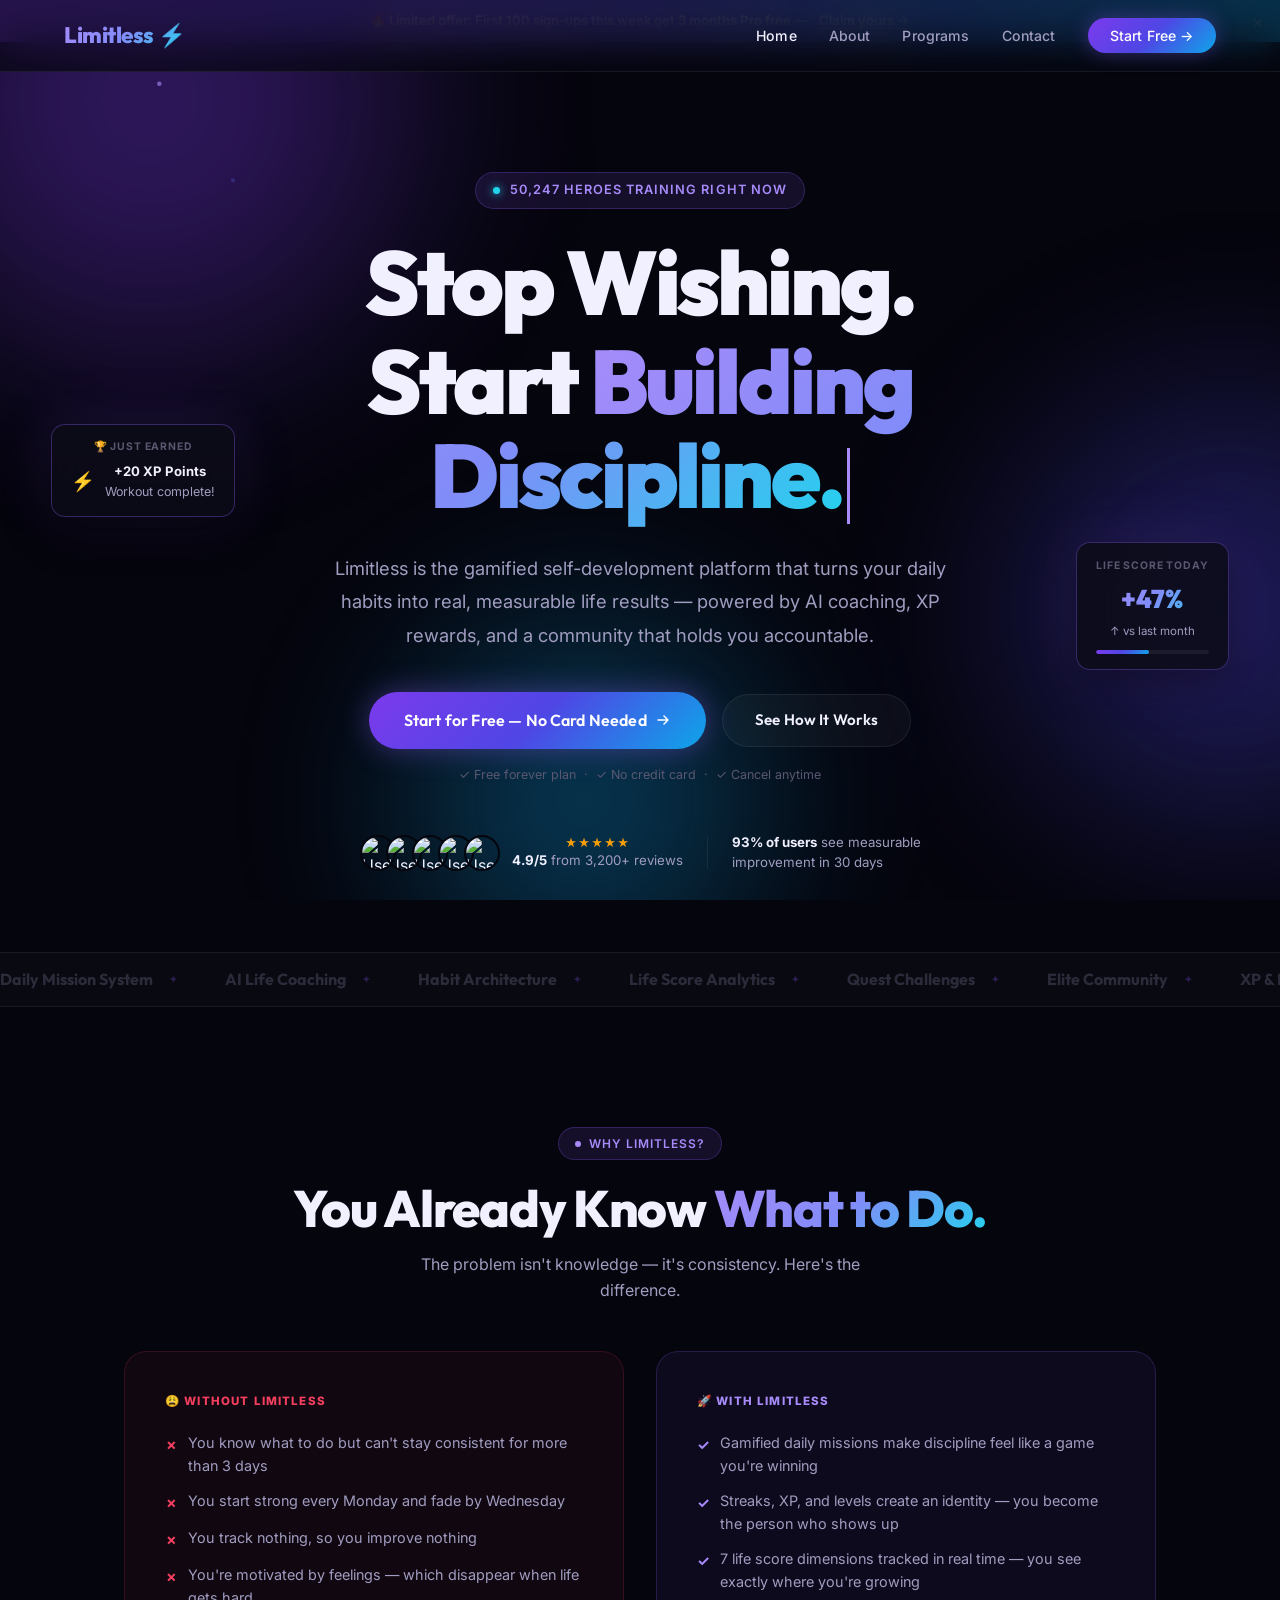
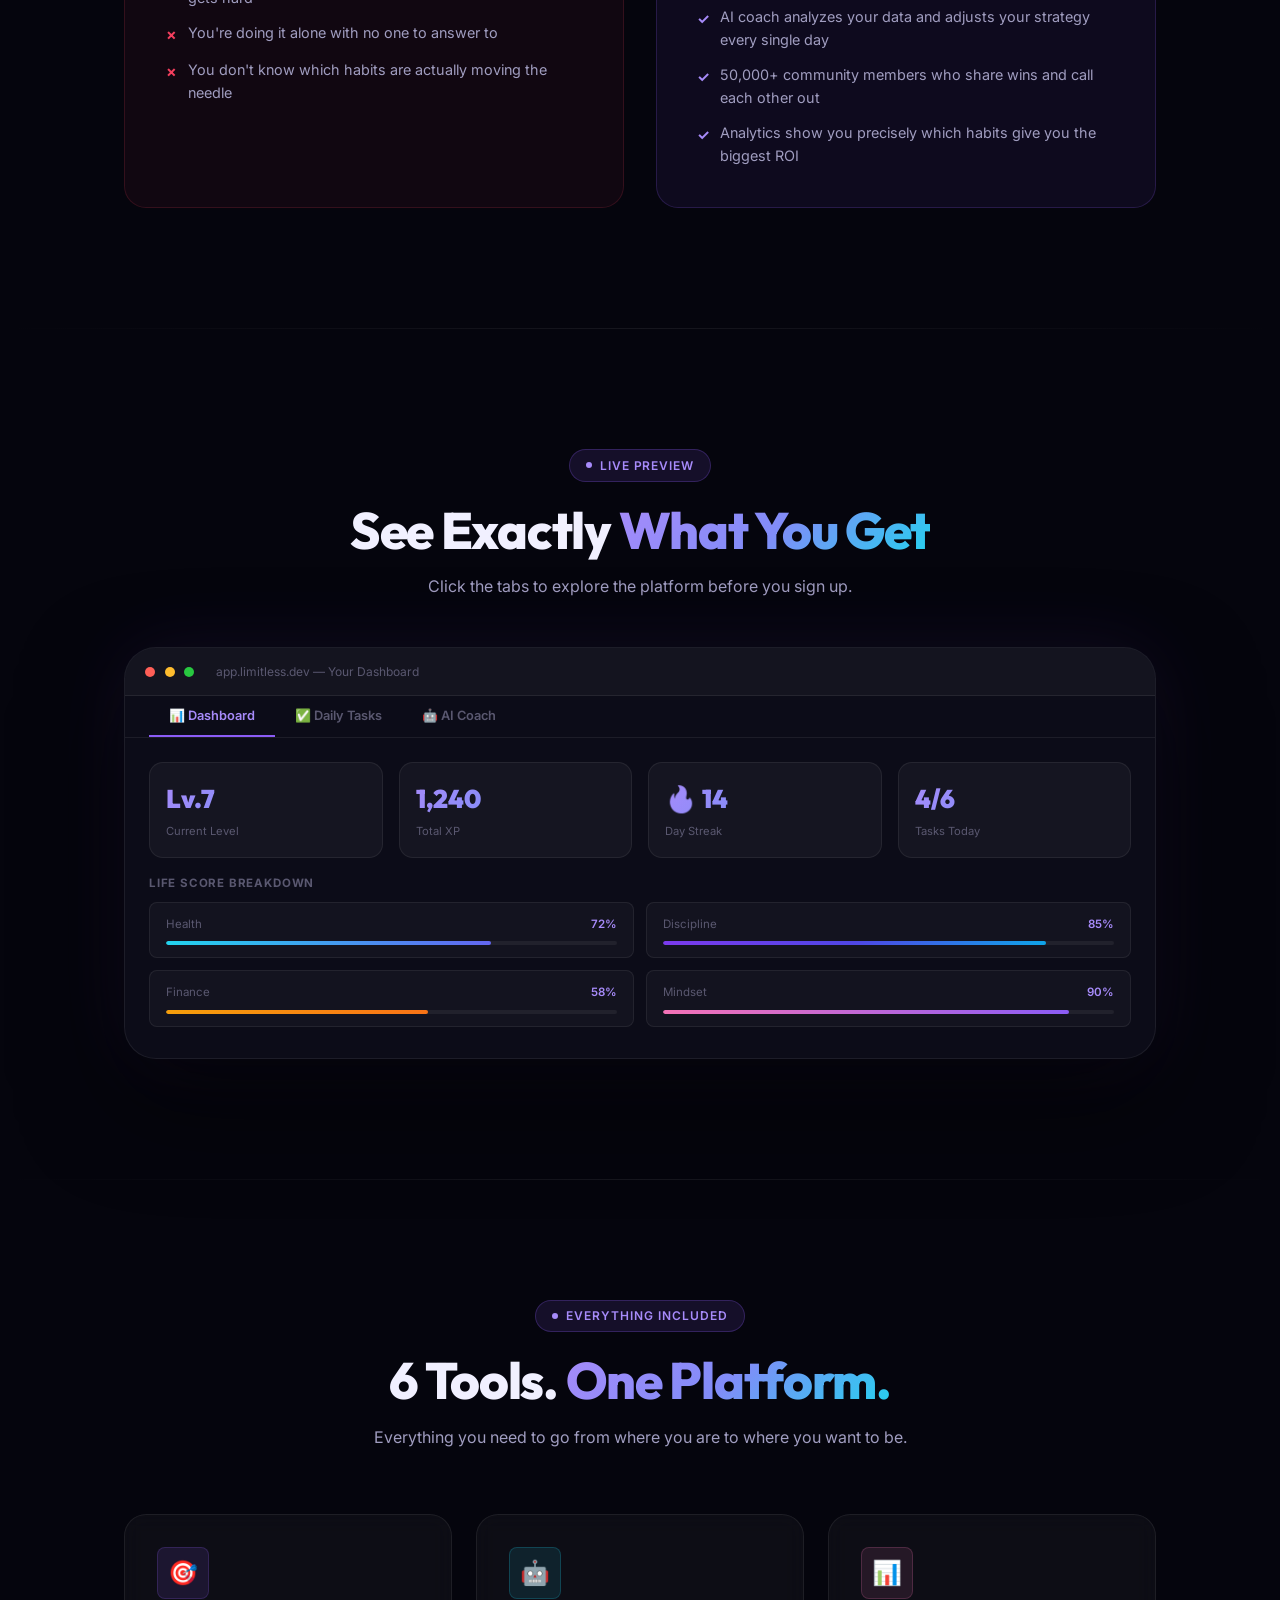
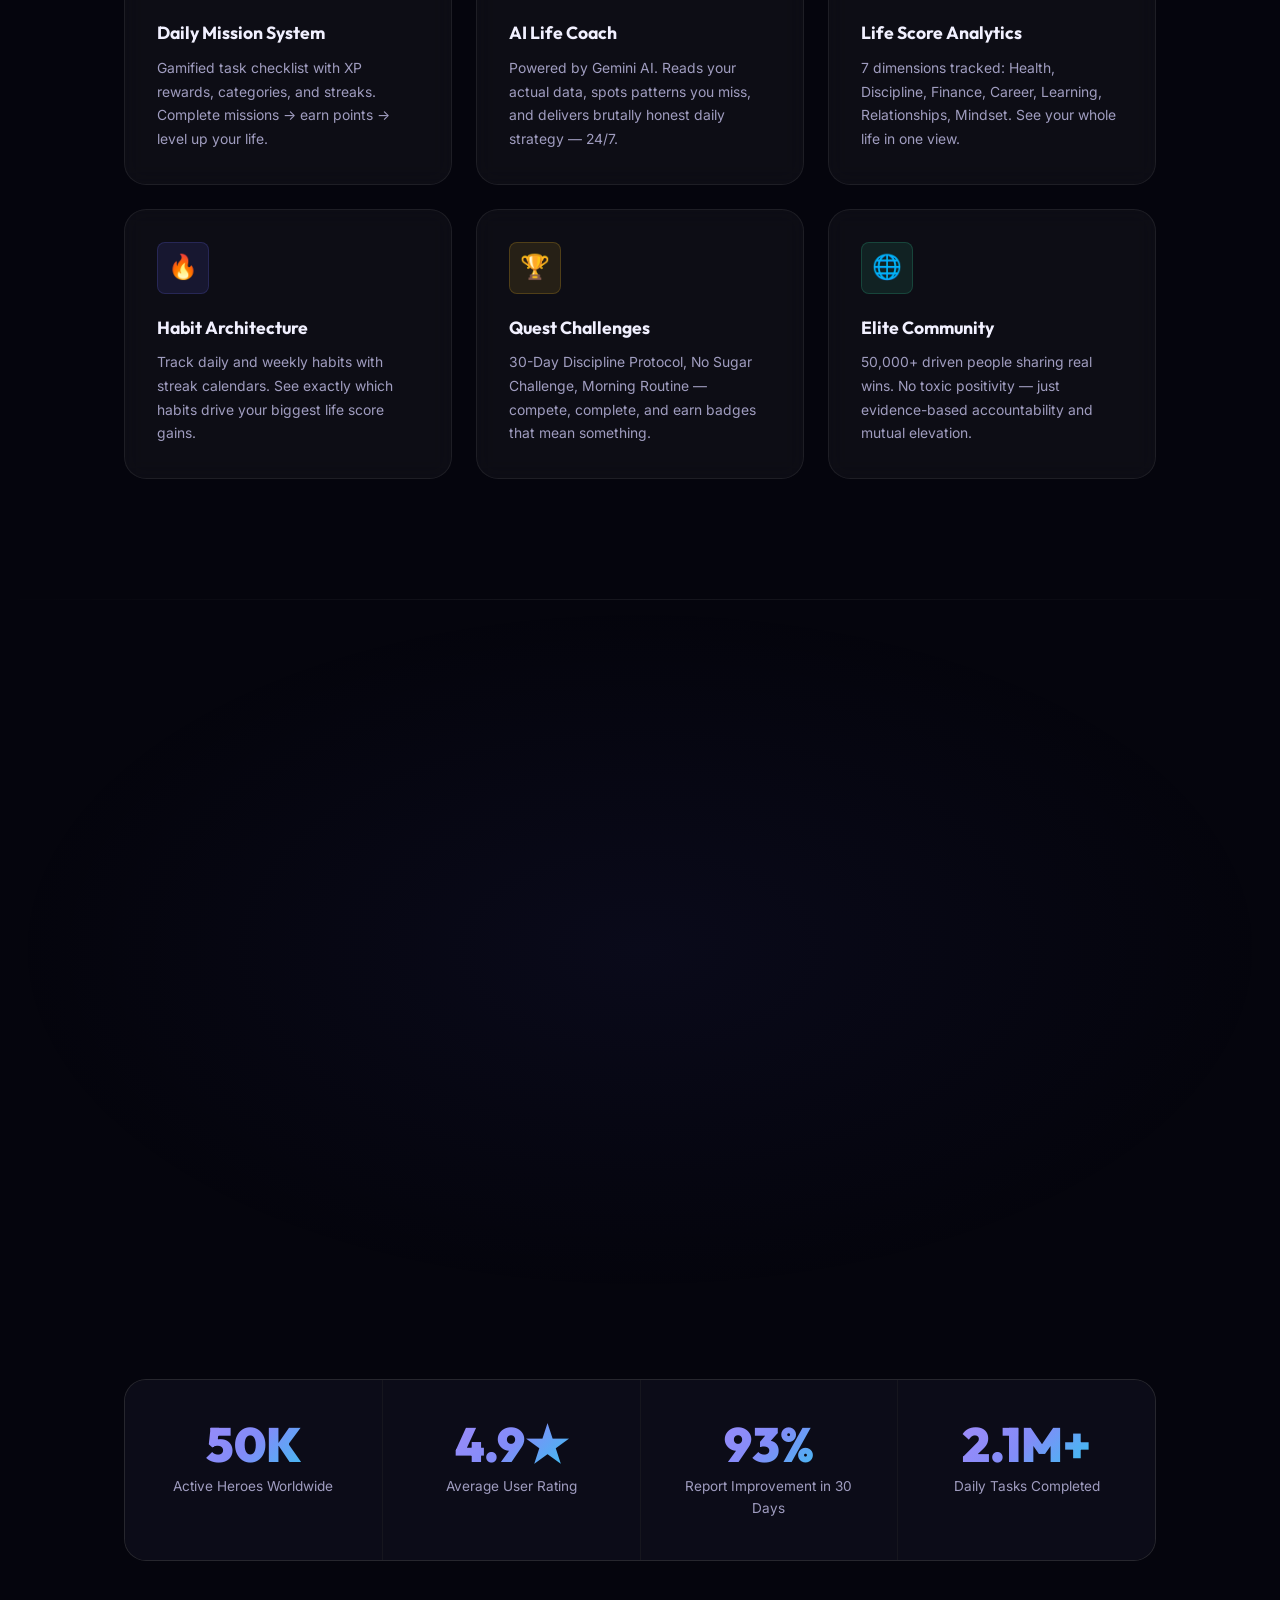
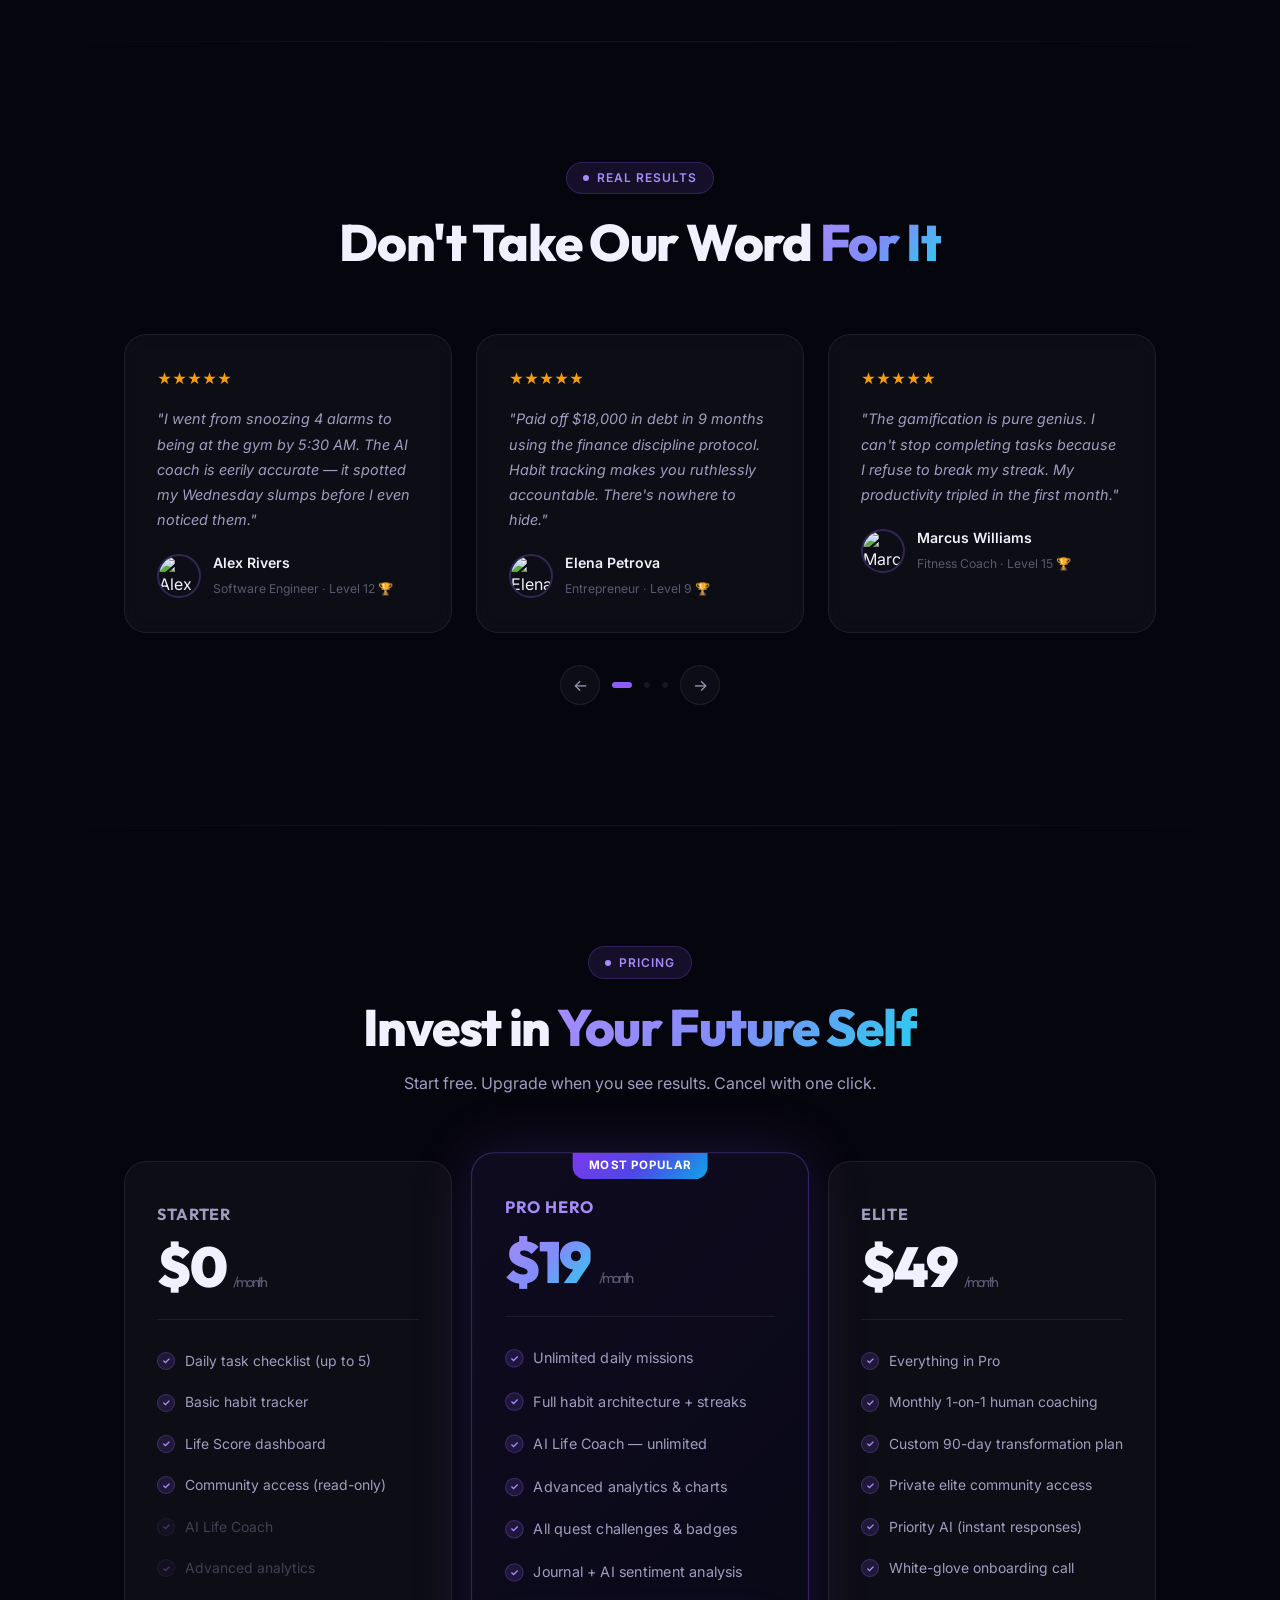
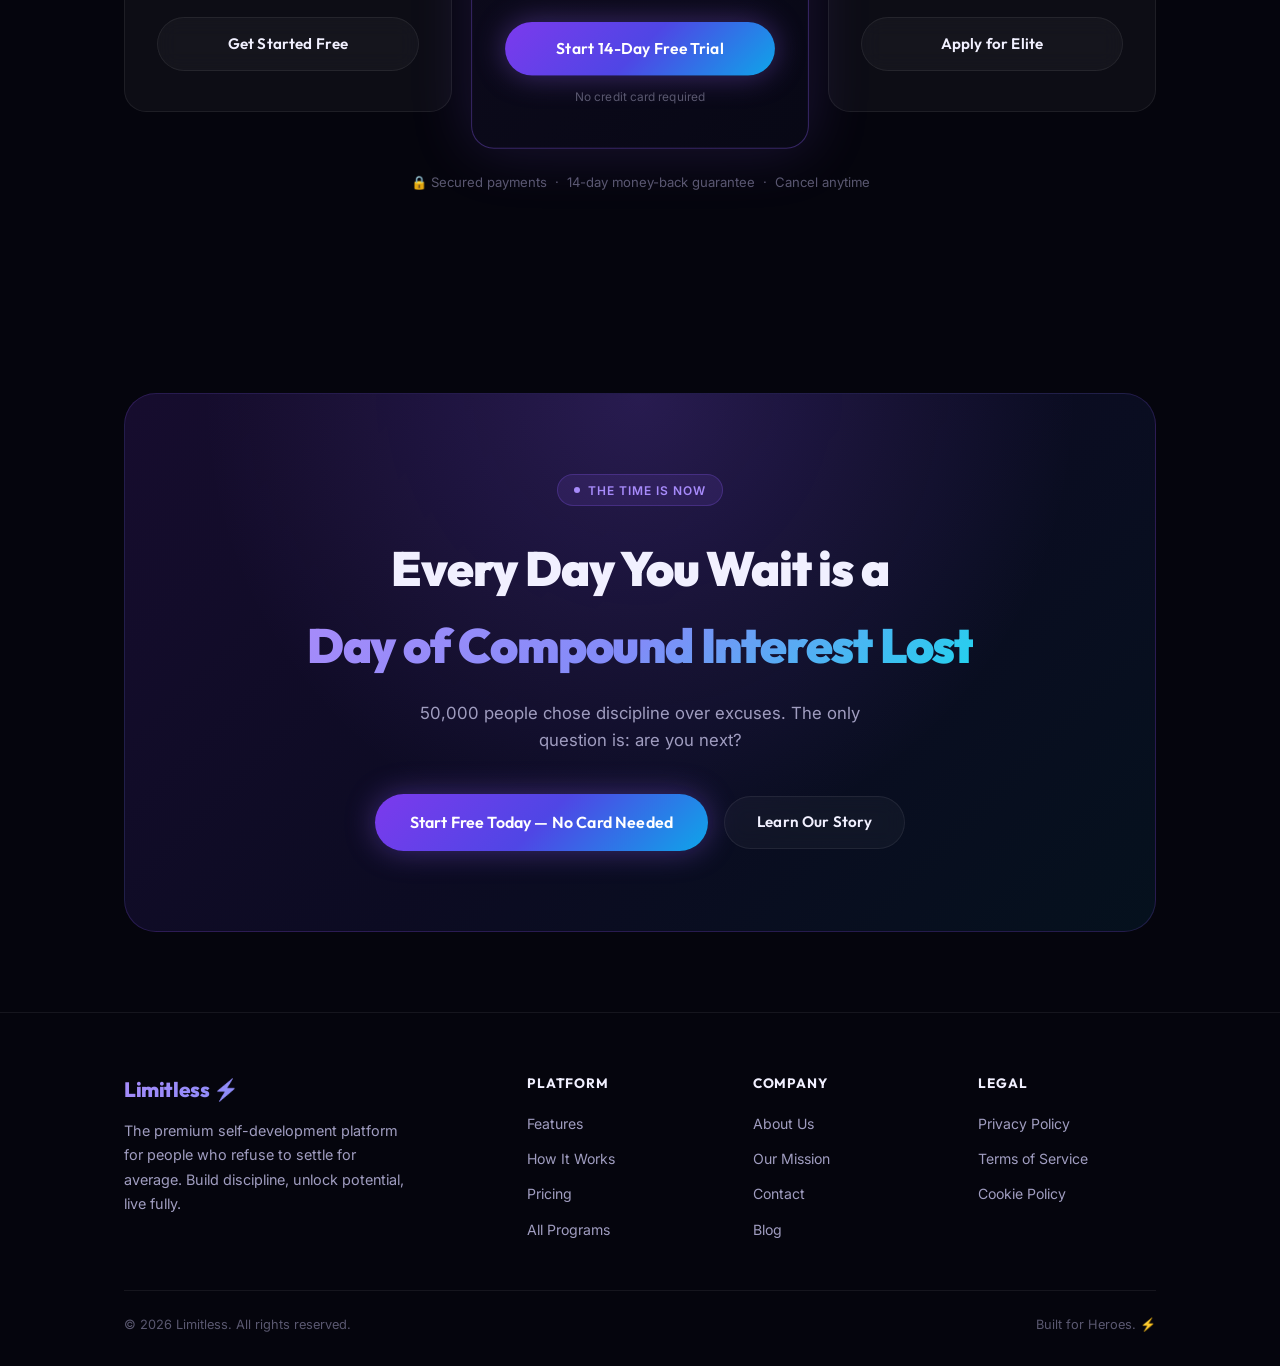
==== website/index.html @ cd3e0e82 "🚀 Initial commit — Limitless self-development platform + marketing website" ====
<!DOCTYPE html>
<html lang="en">
<head>
  <meta charset="UTF-8" />
  <meta name="viewport" content="width=device-width, initial-scale=1.0" />
  <title>Limitless — The #1 Self-Development Platform</title>
  <meta name="description" content="Stop reading about discipline. Start living it. Limitless is the gamified self-development platform with AI coaching, habit tracking, and a community of 50,000+ driven people." />
  <link rel="stylesheet" href="style.css" />
  <style>
    /* ── PAGE LOADER ── */
    #page-loader {
      position: fixed; inset: 0; z-index: 9999;
      background: var(--bg-base);
      display: flex; flex-direction: column; align-items: center; justify-content: center;
      transition: opacity 0.6s ease, visibility 0.6s ease;
    }
    #page-loader.hidden { opacity: 0; visibility: hidden; pointer-events: none; }
    .loader-logo {
      font-family: var(--font-display); font-size: 2rem; font-weight: 900;
      background: var(--gradient-text);
      -webkit-background-clip: text; -webkit-text-fill-color: transparent; background-clip: text;
      margin-bottom: 2rem; animation: pulse 1.2s ease-in-out infinite;
    }
    .loader-bar-wrap { width: 200px; height: 3px; background: rgba(255,255,255,0.08); border-radius: 99px; overflow: hidden; }
    .loader-bar { height: 100%; width: 0%; background: var(--gradient-hero); border-radius: 99px; animation: load-progress 1.4s ease-out forwards; }
    @keyframes load-progress { 0%{width:0%} 60%{width:75%} 100%{width:100%} }
    @keyframes pulse { 0%,100%{opacity:1} 50%{opacity:0.6} }

    /* ── SCROLL PROGRESS ── */
    #scroll-progress {
      position: fixed; top: 0; left: 0; height: 2px; z-index: 200;
      background: var(--gradient-hero);
      width: 0%; transition: width 0.1s linear;
    }

    /* ── ANNOUNCEMENT BAR ── */
    .announce-bar {
      background: linear-gradient(90deg, rgba(124,58,237,0.9), rgba(79,70,229,0.9), rgba(14,165,233,0.9));
      text-align: center; padding: 0.65rem 1rem;
      font-size: 0.82rem; font-weight: 600; color: white;
      position: relative; z-index: 99;
      display: flex; align-items: center; justify-content: center; gap: 0.75rem;
    }
    .announce-bar a { color: white; text-decoration: underline; text-underline-offset: 3px; }
    #close-announce {
      position: absolute; right: 1rem; top: 50%; transform: translateY(-50%);
      background: none; color: white; font-size: 1.1rem; opacity: 0.7;
      transition: opacity 0.2s;
    }
    #close-announce:hover { opacity: 1; }

    /* ── HERO ── */
    .hero {
      min-height: 100vh;
      display: flex; flex-direction: column; align-items: center; justify-content: center;
      padding: 130px 0 80px;
      position: relative; text-align: center; overflow: hidden;
    }
    #hero-canvas {
      position: absolute; inset: 0; z-index: 0; pointer-events: none;
    }
    .hero-content { position: relative; z-index: 1; max-width: 860px; margin: 0 auto; }
    .hero-eyebrow {
      display: inline-flex; align-items: center; gap: 0.6rem;
      padding: 0.45rem 1.1rem;
      background: rgba(139,92,246,0.12); border: 1px solid rgba(139,92,246,0.25);
      border-radius: 99px; font-size: 0.8rem; font-weight: 600;
      color: var(--purple-400); letter-spacing: 0.08em; text-transform: uppercase;
      margin-bottom: 1.75rem;
      animation: fade-up 0.7s ease both;
    }
    .live-dot {
      width: 7px; height: 7px; background: #22d3ee; border-radius: 50%;
      box-shadow: 0 0 8px #22d3ee;
      animation: live-blink 1.5s ease-in-out infinite;
    }
    @keyframes live-blink { 0%,100%{opacity:1;transform:scale(1)} 50%{opacity:0.4;transform:scale(0.6)} }

    .hero h1 {
      font-family: var(--font-display);
      font-size: clamp(2.8rem, 7vw, 5.8rem);
      font-weight: 900; line-height: 1.0; letter-spacing: -0.035em;
      margin-bottom: 0.5rem;
      animation: fade-up 0.7s 0.1s ease both;
    }
    .hero-type-line {
      font-family: var(--font-display);
      font-size: clamp(2.8rem, 7vw, 5.8rem);
      font-weight: 900; line-height: 1.05; letter-spacing: -0.035em;
      margin-bottom: 1.75rem;
      animation: fade-up 0.7s 0.15s ease both;
      min-height: 1.2em;
    }
    .hero-type-line .typed-word {
      background: var(--gradient-text);
      -webkit-background-clip: text; -webkit-text-fill-color: transparent; background-clip: text;
    }
    .cursor { display: inline-block; width: 3px; height: 0.85em; background: var(--purple-400); margin-left: 4px; vertical-align: middle; animation: blink 0.8s step-end infinite; }
    @keyframes blink { 0%,100%{opacity:1} 50%{opacity:0} }

    .hero-sub {
      font-size: 1.15rem; color: var(--text-secondary); line-height: 1.8;
      max-width: 620px; margin: 0 auto 2.5rem;
      animation: fade-up 0.7s 0.25s ease both;
    }
    .hero-actions {
      display: flex; align-items: center; justify-content: center; gap: 1rem; flex-wrap: wrap;
      animation: fade-up 0.7s 0.35s ease both;
    }
    .hero-guarantee {
      font-size: 0.78rem; color: var(--text-muted);
      margin-top: 1rem; animation: fade-up 0.7s 0.4s ease both;
    }
    .hero-social-proof {
      display: flex; align-items: center; justify-content: center; gap: 1.5rem;
      margin-top: 3rem; flex-wrap: wrap;
      animation: fade-up 0.7s 0.45s ease both;
    }
    .hero-avatars { display: flex; }
    .hero-avatars img {
      width: 36px; height: 36px; border-radius: 50%;
      border: 2px solid var(--bg-base); margin-left: -10px; object-fit: cover;
    }
    .hero-avatars img:first-child { margin-left: 0; }
    .proof-text { font-size: 0.83rem; color: var(--text-secondary); line-height: 1.45; }
    .proof-text strong { color: var(--text-primary); }
    .proof-stars { color: #f59e0b; font-size: 0.72rem; letter-spacing: 1px; }
    .proof-divider { width: 1px; height: 32px; background: var(--border); }

    /* Floating notification cards */
    .hero-float {
      position: absolute; backdrop-filter: blur(20px);
      background: rgba(12,12,24,0.85); border: 1px solid var(--border-bright);
      border-radius: var(--radius-md); padding: 0.9rem 1.2rem;
      box-shadow: 0 12px 40px rgba(0,0,0,0.5), var(--shadow-glow);
      z-index: 1; pointer-events: none;
    }
    .hero-float-1 { left: 4%; top: 42%; animation: float1 7s ease-in-out infinite, fade-up 1s 0.7s ease both; }
    .hero-float-2 { right: 4%; top: 55%; animation: float2 8s ease-in-out infinite, fade-up 1s 0.9s ease both; }
    @keyframes float1 { 0%,100%{transform:translateY(0) rotate(-1deg)} 50%{transform:translateY(-14px) rotate(1deg)} }
    @keyframes float2 { 0%,100%{transform:translateY(0) rotate(1deg)} 50%{transform:translateY(-10px) rotate(-1deg)} }
    .float-label { font-size: 0.65rem; font-weight: 700; color: var(--text-muted); text-transform: uppercase; letter-spacing: 0.08em; margin-bottom: 0.3rem; }
    .float-value { font-family: var(--font-display); font-size: 1.6rem; font-weight: 900; background: var(--gradient-text); -webkit-background-clip: text; -webkit-text-fill-color: transparent; background-clip: text; }
    .float-sub { font-size: 0.72rem; color: var(--text-secondary); margin-top: 0.15rem; }
    .float-notif { display: flex; align-items: center; gap: 0.6rem; }
    .float-notif-icon { font-size: 1.2rem; }
    .float-notif-text { font-size: 0.78rem; color: var(--text-secondary); }
    .float-notif-text strong { display: block; font-size: 0.82rem; color: var(--text-primary); }

    @keyframes fade-up { from{opacity:0;transform:translateY(24px)} to{opacity:1;transform:translateY(0)} }

    /* ── TICKER ── */
    .ticker-wrap {
      overflow: hidden; padding: 14px 0;
      border-top: 1px solid var(--border); border-bottom: 1px solid var(--border);
      background: rgba(255,255,255,0.015);
    }
    .ticker {
      display: flex; gap: 3rem; width: max-content;
      animation: ticker-scroll 24s linear infinite;
    }
    .ticker:hover { animation-play-state: paused; }
    @keyframes ticker-scroll { from{transform:translateX(0)} to{transform:translateX(-50%)} }
    .ticker-item {
      font-family: var(--font-display); font-size: 1rem; font-weight: 700;
      color: var(--text-muted); opacity: 0.45; white-space: nowrap;
      display: flex; align-items: center; gap: 1rem;
    }
    .ticker-item::after { content: '✦'; color: var(--purple-500); opacity: 0.6; font-size: 0.6rem; }

    /* ── WHAT IS IT (Problem/Solution) ── */
    .problem-solution {
      display: grid; grid-template-columns: 1fr 1fr; gap: 2rem;
    }
    .ps-card { border-radius: var(--radius-lg); padding: 2.5rem; position: relative; overflow: hidden; }
    .ps-card.problem { background: rgba(244,63,94,0.05); border: 1px solid rgba(244,63,94,0.15); }
    .ps-card.solution { background: rgba(139,92,246,0.07); border: 1px solid rgba(139,92,246,0.2); }
    .ps-label {
      font-size: 0.72rem; font-weight: 800; letter-spacing: 0.1em;
      text-transform: uppercase; margin-bottom: 1.25rem;
      display: flex; align-items: center; gap: 0.5rem;
    }
    .ps-label.red { color: #f43f5e; }
    .ps-label.green { color: var(--purple-400); }
    .ps-list { list-style: none; display: flex; flex-direction: column; gap: 0.75rem; }
    .ps-list li {
      font-size: 0.9rem; color: var(--text-secondary);
      display: flex; align-items: flex-start; gap: 0.6rem; line-height: 1.6;
    }
    .ps-list li::before { flex-shrink: 0; margin-top: 2px; }
    .ps-card.problem .ps-list li::before { content: '✗'; color: #f43f5e; font-weight: 700; }
    .ps-card.solution .ps-list li::before { content: '✓'; color: var(--purple-400); font-weight: 700; }

    /* ── INTERACTIVE DASHBOARD PREVIEW ── */
    .preview-section { position: relative; }
    .preview-label { text-align: center; margin-bottom: 3rem; }
    .dashboard-preview {
      background: var(--bg-surface);
      border: 1px solid var(--border);
      border-radius: var(--radius-xl);
      overflow: hidden;
      box-shadow: 0 40px 100px rgba(0,0,0,0.6), 0 0 80px rgba(139,92,246,0.1);
      position: relative;
    }
    .preview-topbar {
      background: rgba(255,255,255,0.03);
      border-bottom: 1px solid var(--border);
      padding: 0.85rem 1.25rem;
      display: flex; align-items: center; gap: 0.6rem;
    }
    .preview-dot { width: 10px; height: 10px; border-radius: 50%; }
    .preview-tabs {
      display: flex; gap: 0;
      border-bottom: 1px solid var(--border);
      overflow-x: auto; padding: 0 1.5rem;
    }
    .preview-tab {
      padding: 0.75rem 1.25rem; font-size: 0.8rem; font-weight: 600;
      color: var(--text-muted); white-space: nowrap; cursor: pointer;
      border-bottom: 2px solid transparent; transition: all 0.2s;
      background: none; border-top: none; border-left: none; border-right: none;
    }
    .preview-tab.active { color: var(--purple-400); border-bottom-color: var(--purple-500); }
    .preview-tab:hover:not(.active) { color: var(--text-secondary); }
    .preview-body { padding: 1.5rem; min-height: 320px; }
    .preview-panel { display: none; }
    .preview-panel.active { display: block; animation: fade-in 0.35s ease; }
    @keyframes fade-in { from{opacity:0;transform:translateY(6px)} to{opacity:1;transform:translateY(0)} }

    /* Dashboard panel */
    .dash-grid { display: grid; grid-template-columns: repeat(4, 1fr); gap: 1rem; margin-bottom: 1rem; }
    .dash-stat { background: rgba(255,255,255,0.04); border: 1px solid var(--border); border-radius: var(--radius-md); padding: 1rem; }
    .dash-stat-num { font-family: var(--font-display); font-size: 1.6rem; font-weight: 900; background: var(--gradient-text); -webkit-background-clip: text; -webkit-text-fill-color: transparent; background-clip: text; }
    .dash-stat-lbl { font-size: 0.7rem; color: var(--text-muted); margin-top: 0.2rem; }
    .dash-score-row { display: grid; grid-template-columns: repeat(2, 1fr); gap: 0.75rem; }
    .dash-score { background: rgba(255,255,255,0.03); border: 1px solid var(--border); border-radius: var(--radius-sm); padding: 0.75rem 1rem; }
    .dash-score-name { font-size: 0.72rem; color: var(--text-muted); margin-bottom: 0.4rem; display: flex; justify-content: space-between; }
    .dash-score-name span { color: var(--purple-400); font-weight: 600; }

    /* Tasks panel */
    .task-list { display: flex; flex-direction: column; gap: 0.6rem; }
    .task-item {
      display: flex; align-items: center; gap: 0.75rem;
      background: rgba(255,255,255,0.03); border: 1px solid var(--border);
      border-radius: var(--radius-sm); padding: 0.85rem 1rem;
      cursor: pointer; transition: all 0.2s;
    }
    .task-item:hover { background: rgba(255,255,255,0.06); border-color: rgba(139,92,246,0.3); }
    .task-item.done { opacity: 0.6; }
    .task-checkbox {
      width: 20px; height: 20px; border-radius: 50%; flex-shrink: 0;
      border: 2px solid var(--border); display: flex; align-items: center; justify-content: center;
      transition: all 0.2s; background: none;
    }
    .task-item.done .task-checkbox { background: var(--purple-600); border-color: var(--purple-600); color: white; font-size: 0.65rem; }
    .task-item.done .task-checkbox::after { content: '✓'; }
    .task-text { font-size: 0.82rem; color: var(--text-secondary); flex: 1; }
    .task-item.done .task-text { text-decoration: line-through; color: var(--text-muted); }
    .task-xp { font-size: 0.68rem; font-weight: 700; color: var(--purple-400); background: rgba(139,92,246,0.1); padding: 0.15rem 0.5rem; border-radius: 99px; white-space: nowrap; }

    /* Coach panel */
    .coach-messages { display: flex; flex-direction: column; gap: 0.75rem; }
    .coach-msg { display: flex; gap: 0.75rem; align-items: flex-start; }
    .coach-msg.user { flex-direction: row-reverse; }
    .coach-avatar { width: 30px; height: 30px; border-radius: 50%; display: flex; align-items: center; justify-content: center; font-size: 0.8rem; flex-shrink: 0; }
    .coach-avatar.ai { background: rgba(139,92,246,0.2); border: 1px solid rgba(139,92,246,0.3); }
    .coach-avatar.me { background: rgba(34,211,238,0.15); border: 1px solid rgba(34,211,238,0.25); }
    .coach-bubble { max-width: 75%; padding: 0.75rem 1rem; border-radius: var(--radius-md); font-size: 0.8rem; line-height: 1.6; color: var(--text-secondary); }
    .coach-msg.ai .coach-bubble { background: rgba(139,92,246,0.08); border: 1px solid rgba(139,92,246,0.15); border-bottom-left-radius: 4px; }
    .coach-msg.user .coach-bubble { background: rgba(34,211,238,0.07); border: 1px solid rgba(34,211,238,0.15); border-bottom-right-radius: 4px; text-align: right; }
    .coach-typing { display: flex; gap: 4px; align-items: center; padding: 0.75rem 1rem; background: rgba(139,92,246,0.08); border: 1px solid rgba(139,92,246,0.15); border-radius: var(--radius-md); width: fit-content; }
    .coach-typing span { width: 6px; height: 6px; background: var(--purple-400); border-radius: 50%; animation: typing-dot 1.2s ease infinite; }
    .coach-typing span:nth-child(2) { animation-delay: 0.2s; }
    .coach-typing span:nth-child(3) { animation-delay: 0.4s; }
    @keyframes typing-dot { 0%,80%,100%{transform:scale(0.6);opacity:0.4} 40%{transform:scale(1);opacity:1} }

    /* ── FEATURES ── */
    .features-header { text-align: center; max-width: 620px; margin: 0 auto 4rem; }
    .feature-icon { width: 52px; height: 52px; border-radius: var(--radius-sm); display: flex; align-items: center; justify-content: center; font-size: 1.5rem; margin-bottom: 1.25rem; }
    .feature-icon-purple { background: rgba(139,92,246,0.12); border: 1px solid rgba(139,92,246,0.2); }
    .feature-icon-cyan   { background: rgba(34,211,238,0.1);  border: 1px solid rgba(34,211,238,0.2); }
    .feature-icon-pink   { background: rgba(244,114,182,0.1); border: 1px solid rgba(244,114,182,0.2); }
    .feature-icon-indigo { background: rgba(99,102,241,0.12); border: 1px solid rgba(99,102,241,0.2); }
    .feature-icon-amber  { background: rgba(251,191,36,0.1);  border: 1px solid rgba(251,191,36,0.2); }
    .feature-icon-emerald{ background: rgba(52,211,153,0.1);  border: 1px solid rgba(52,211,153,0.2); }
    .feature-card h3 { font-family: var(--font-display); font-size: 1.1rem; font-weight: 700; margin-bottom: 0.6rem; }
    .feature-card p { font-size: 0.87rem; color: var(--text-secondary); line-height: 1.7; }

    /* ── HOW IT WORKS ── */
    .how-bg { background: radial-gradient(ellipse at 50% 50%, rgba(99,102,241,0.06) 0%, transparent 70%); }
    .steps-visual { display: grid; grid-template-columns: repeat(4, 1fr); gap: 0; position: relative; }
    .steps-visual::before { content: ''; position: absolute; top: 28px; left: 12.5%; right: 12.5%; height: 2px; background: linear-gradient(90deg, var(--purple-600), var(--indigo-500), var(--cyan-400)); z-index: 0; }
    .step-v { text-align: center; position: relative; z-index: 1; padding: 0 1rem; }
    .step-v-num {
      width: 56px; height: 56px; border-radius: 50%; margin: 0 auto 1.5rem;
      background: var(--bg-surface); border: 2px solid var(--purple-500);
      display: flex; align-items: center; justify-content: center;
      font-family: var(--font-display); font-weight: 900; font-size: 1rem; color: var(--purple-400);
      box-shadow: 0 0 20px rgba(139,92,246,0.3);
    }
    .step-v h3 { font-family: var(--font-display); font-size: 1rem; font-weight: 700; margin-bottom: 0.5rem; }
    .step-v p { font-size: 0.82rem; color: var(--text-secondary); line-height: 1.65; }
    .step-v-emoji { font-size: 1.5rem; margin-bottom: 0.75rem; }

    /* ── STATS ── */
    .stats-grid { display: grid; grid-template-columns: repeat(4, 1fr); gap: 1px; background: var(--border); border: 1px solid var(--border); border-radius: var(--radius-lg); overflow: hidden; }
    .stat-item { background: var(--bg-surface); padding: 2.5rem; text-align: center; transition: background var(--transition); }
    .stat-item:hover { background: rgba(139,92,246,0.06); }
    .stat-num { font-family: var(--font-display); font-size: 3rem; font-weight: 900; background: var(--gradient-text); -webkit-background-clip: text; -webkit-text-fill-color: transparent; background-clip: text; line-height: 1; }
    .stat-label { font-size: 0.85rem; color: var(--text-secondary); margin-top: 0.5rem; }

    /* ── TESTIMONIALS CAROUSEL ── */
    .testimonials-carousel { position: relative; overflow: hidden; }
    .testimonials-track { display: flex; gap: 1.5rem; transition: transform 0.5s cubic-bezier(0.4,0,0.2,1); }
    .testimonial-card { min-width: calc(33.33% - 1rem); }
    .testimonial-stars { color: #f59e0b; font-size: 0.9rem; margin-bottom: 1rem; }
    .testimonial-text { font-size: 0.9rem; color: var(--text-secondary); line-height: 1.75; margin-bottom: 1.25rem; font-style: italic; }
    .testimonial-author { display: flex; align-items: center; gap: 0.75rem; }
    .testimonial-author-info strong { display: block; font-size: 0.88rem; font-weight: 600; }
    .testimonial-author-info span { font-size: 0.76rem; color: var(--text-muted); }
    .carousel-controls { display: flex; align-items: center; justify-content: center; gap: 0.75rem; margin-top: 2rem; }
    .carousel-btn {
      width: 40px; height: 40px; border-radius: 50%;
      background: var(--bg-card); border: 1px solid var(--border);
      color: var(--text-secondary); font-size: 1rem;
      display: flex; align-items: center; justify-content: center;
      transition: all var(--transition); cursor: pointer;
    }
    .carousel-btn:hover { border-color: var(--border-bright); color: var(--text-primary); }
    .carousel-dot { width: 6px; height: 6px; border-radius: 50%; background: var(--border); transition: all 0.3s; cursor: pointer; }
    .carousel-dot.active { background: var(--purple-500); width: 20px; border-radius: 99px; }

    /* ── PRICING ── */
    .pricing-grid { display: grid; grid-template-columns: repeat(3, 1fr); gap: 1.5rem; align-items: start; }
    .pricing-card { background: var(--bg-card); border: 1px solid var(--border); border-radius: var(--radius-lg); padding: 2.5rem 2rem; position: relative; overflow: hidden; transition: all var(--transition); }
    .pricing-card:hover { transform: translateY(-4px); }
    .pricing-card.featured { border-color: var(--border-bright); background: linear-gradient(135deg, rgba(139,92,246,0.08), rgba(99,102,241,0.04)); box-shadow: var(--shadow-glow); transform: scale(1.03); }
    .pricing-card.featured:hover { transform: scale(1.03) translateY(-4px); }
    .pricing-name { font-family: var(--font-display); font-weight: 700; font-size: 1rem; color: var(--text-secondary); margin-bottom: 0.75rem; letter-spacing: 0.04em; text-transform: uppercase; }
    .pricing-price { font-family: var(--font-display); font-size: 3.5rem; font-weight: 900; line-height: 1; letter-spacing: -0.04em; }
    .pricing-period { font-size: 0.9rem; color: var(--text-muted); font-weight: 400; }
    .pricing-divider { margin: 1.5rem 0; border: none; border-top: 1px solid var(--border); }
    .pricing-features-list { display: flex; flex-direction: column; gap: 0.5rem; margin-bottom: 2rem; }
    .pricing-feature { display: flex; align-items: center; gap: 0.6rem; font-size: 0.87rem; color: var(--text-secondary); padding: 0.35rem 0; }
    .pricing-feature .check { width: 18px; height: 18px; background: rgba(139,92,246,0.15); border: 1px solid rgba(139,92,246,0.3); border-radius: 50%; display: flex; align-items: center; justify-content: center; flex-shrink: 0; }
    .pricing-feature .check::after { content: '✓'; font-size: 0.6rem; color: var(--purple-400); font-weight: 700; }

    /* ── CTA BANNER ── */
    .cta-banner { background: linear-gradient(135deg, rgba(124,58,237,0.15) 0%, rgba(79,70,229,0.1) 50%, rgba(14,165,233,0.08) 100%); border: 1px solid rgba(139,92,246,0.2); border-radius: var(--radius-xl); padding: 5rem 3rem; text-align: center; position: relative; overflow: hidden; }
    .cta-banner::before { content: ''; position: absolute; inset: 0; background: radial-gradient(ellipse at 50% 0%, rgba(139,92,246,0.2) 0%, transparent 60%); }
    .cta-banner-content { position: relative; z-index: 1; }
    .cta-banner h2 { font-family: var(--font-display); font-size: clamp(2rem, 4vw, 3rem); font-weight: 900; margin-bottom: 1rem; letter-spacing: -0.025em; }
    .cta-banner p { color: var(--text-secondary); font-size: 1.05rem; max-width: 500px; margin: 0 auto 2.5rem; }
    .cta-actions { display: flex; align-items: center; justify-content: center; gap: 1rem; flex-wrap: wrap; }

    /* ── RESPONSIVE ── */
    @media (max-width: 1024px) {
      .stats-grid { grid-template-columns: repeat(2, 1fr); }
      .steps-visual { grid-template-columns: repeat(2, 1fr); gap: 2rem; }
      .steps-visual::before { display: none; }
      .pricing-grid { grid-template-columns: 1fr; max-width: 440px; margin: 0 auto; }
      .pricing-card.featured { transform: scale(1); }
      .hero-float-1, .hero-float-2 { display: none; }
      .dash-grid { grid-template-columns: repeat(2, 1fr); }
      .testimonial-card { min-width: calc(50% - 0.75rem); }
    }
    @media (max-width: 768px) {
      .announce-bar { font-size: 0.73rem; }
      .stats-grid { grid-template-columns: 1fr 1fr; }
      .problem-solution { grid-template-columns: 1fr; }
      .hero-actions { flex-direction: column; align-items: center; }
      .steps-visual { grid-template-columns: 1fr; }
      .testimonial-card { min-width: calc(100%); }
      .dash-grid { grid-template-columns: 1fr 1fr; }
    }
  </style>
</head>
<body>

<!-- PAGE LOADER -->
<div id="page-loader">
  <div class="loader-logo">Limitless ⚡</div>
  <div class="loader-bar-wrap"><div class="loader-bar"></div></div>
</div>

<!-- SCROLL PROGRESS -->
<div id="scroll-progress"></div>

<!-- ANNOUNCEMENT BAR -->
<div class="announce-bar" id="announce-bar">
  <span>🔥 Limited offer: First 100 sign-ups this week get <strong>3 months Pro free</strong> —</span>
  <a href="#pricing">Claim yours →</a>
  <button id="close-announce" aria-label="Close">×</button>
</div>

<!-- Animated background orbs -->
<div class="orbs" aria-hidden="true">
  <div class="orb orb-1"></div>
  <div class="orb orb-2"></div>
  <div class="orb orb-3"></div>
</div>

<!-- Navigation -->
<nav class="nav" id="main-nav">
  <a href="index.html" class="nav-logo">Limitless ⚡</a>
  <ul class="nav-links" id="nav-links">
    <li><a href="index.html" class="active">Home</a></li>
    <li><a href="about.html">About</a></li>
    <li><a href="services.html">Programs</a></li>
    <li><a href="contact.html">Contact</a></li>
    <li><a href="#pricing" class="nav-cta">Start Free →</a></li>
  </ul>
  <button class="nav-hamburger" id="hamburger" aria-label="Toggle menu">
    <span></span><span></span><span></span>
  </button>
</nav>

<!-- ══════════════════ HERO ══════════════════ -->
<section class="hero" id="hero">
  <canvas id="hero-canvas"></canvas>

  <!-- Floating notification cards -->
  <div class="hero-float hero-float-1" aria-hidden="true">
    <div class="float-label">🏆 Just earned</div>
    <div class="float-notif">
      <div class="float-notif-icon">⚡</div>
      <div class="float-notif-text">
        <strong>+20 XP Points</strong>
        Workout complete!
      </div>
    </div>
  </div>
  <div class="hero-float hero-float-2" aria-hidden="true">
    <div class="float-label">Life Score Today</div>
    <div class="float-value">+47%</div>
    <div class="float-sub">↑ vs last month</div>
    <div class="progress-bar" style="margin-top:0.6rem"><div class="progress-fill" style="width:47%"></div></div>
  </div>

  <div class="container hero-content">
    <div class="hero-eyebrow">
      <span class="live-dot"></span>
      50,247 heroes training right now
    </div>

    <h1>Stop Wishing.</h1>
    <div class="hero-type-line">
      Start <span class="typed-word" id="typed-word">Building Discipline</span><span class="cursor"></span>
    </div>

    <p class="hero-sub">
      Limitless is the gamified self-development platform that turns your daily habits into real, measurable life results — powered by AI coaching, XP rewards, and a community that holds you accountable.
    </p>

    <div class="hero-actions">
      <a href="#pricing" class="btn btn-primary" style="font-size:1rem;padding:1rem 2.2rem">
        Start for Free — No Card Needed
        <svg width="16" height="16" viewBox="0 0 16 16" fill="none"><path d="M3 8h10M9 4l4 4-4 4" stroke="currentColor" stroke-width="1.5" stroke-linecap="round" stroke-linejoin="round"/></svg>
      </a>
      <a href="#preview" class="btn btn-ghost">See How It Works</a>
    </div>
    <p class="hero-guarantee">✓ Free forever plan &nbsp;·&nbsp; ✓ No credit card &nbsp;·&nbsp; ✓ Cancel anytime</p>

    <div class="hero-social-proof">
      <div style="display:flex;align-items:center;gap:0.75rem">
        <div class="hero-avatars">
          <img src="https://images.unsplash.com/photo-1535713875002-d1d0cf377fde?w=80&q=80&fit=crop" alt="User">
          <img src="https://images.unsplash.com/photo-1494790108377-be9c29b29330?w=80&q=80&fit=crop" alt="User">
          <img src="https://images.unsplash.com/photo-1527980965255-d3b416303d12?w=80&q=80&fit=crop" alt="User">
          <img src="https://images.unsplash.com/photo-1438761681033-6461ffad8d80?w=80&q=80&fit=crop" alt="User">
          <img src="https://images.unsplash.com/photo-1507003211169-0a1dd7228f2d?w=80&q=80&fit=crop" alt="User">
        </div>
        <div class="proof-text">
          <div class="proof-stars">★★★★★</div>
          <div><strong>4.9/5</strong> from 3,200+ reviews</div>
        </div>
      </div>
      <div class="proof-divider"></div>
      <div class="proof-text" style="text-align:left">
        <strong>93% of users</strong> see measurable<br>improvement in 30 days
      </div>
    </div>
  </div>
</section>

<!-- ══════════════════ TICKER ══════════════════ -->
<div class="ticker-wrap">
  <div class="ticker">
    <span class="ticker-item">Daily Mission System</span>
    <span class="ticker-item">AI Life Coaching</span>
    <span class="ticker-item">Habit Architecture</span>
    <span class="ticker-item">Life Score Analytics</span>
    <span class="ticker-item">Quest Challenges</span>
    <span class="ticker-item">Elite Community</span>
    <span class="ticker-item">XP & Level System</span>
    <span class="ticker-item">Journal Analysis</span>
    <!-- duplicate for seamless loop -->
    <span class="ticker-item">Daily Mission System</span>
    <span class="ticker-item">AI Life Coaching</span>
    <span class="ticker-item">Habit Architecture</span>
    <span class="ticker-item">Life Score Analytics</span>
    <span class="ticker-item">Quest Challenges</span>
    <span class="ticker-item">Elite Community</span>
    <span class="ticker-item">XP & Level System</span>
    <span class="ticker-item">Journal Analysis</span>
  </div>
</div>

<!-- ══════════════════ PROBLEM / SOLUTION ══════════════════ -->
<section class="section-pad" id="why">
  <div class="container">
    <div style="text-align:center;margin-bottom:3rem" class="reveal">
      <div class="section-tag">Why Limitless?</div>
      <h2 class="heading-lg">You Already Know <span class="gradient-text">What to Do.</span></h2>
      <p class="text-secondary" style="margin-top:1rem;max-width:520px;margin-left:auto;margin-right:auto">The problem isn't knowledge — it's consistency. Here's the difference.</p>
    </div>
    <div class="problem-solution reveal">
      <div class="ps-card problem">
        <div class="ps-label red">😩 Without Limitless</div>
        <ul class="ps-list">
          <li>You know what to do but can't stay consistent for more than 3 days</li>
          <li>You start strong every Monday and fade by Wednesday</li>
          <li>You track nothing, so you improve nothing</li>
          <li>You're motivated by feelings — which disappear when life gets hard</li>
          <li>You're doing it alone with no one to answer to</li>
          <li>You don't know which habits are actually moving the needle</li>
        </ul>
      </div>
      <div class="ps-card solution">
        <div class="ps-label green">🚀 With Limitless</div>
        <ul class="ps-list">
          <li>Gamified daily missions make discipline feel like a game you're winning</li>
          <li>Streaks, XP, and levels create an identity — you become the person who shows up</li>
          <li>7 life score dimensions tracked in real time — you see exactly where you're growing</li>
          <li>AI coach analyzes your data and adjusts your strategy every single day</li>
          <li>50,000+ community members who share wins and call each other out</li>
          <li>Analytics show you precisely which habits give you the biggest ROI</li>
        </ul>
      </div>
    </div>
  </div>
</section>

<hr class="divider">

<!-- ══════════════════ INTERACTIVE PREVIEW ══════════════════ -->
<section class="section-pad preview-section" id="preview">
  <div class="container">
    <div class="preview-label reveal">
      <div class="section-tag">Live Preview</div>
      <h2 class="heading-lg">See Exactly <span class="gradient-text">What You Get</span></h2>
      <p class="text-secondary" style="margin-top:1rem">Click the tabs to explore the platform before you sign up.</p>
    </div>
    <div class="dashboard-preview reveal">
      <div class="preview-topbar">
        <div class="preview-dot" style="background:#ff5f57"></div>
        <div class="preview-dot" style="background:#febc2e"></div>
        <div class="preview-dot" style="background:#28c840"></div>
        <span style="font-size:0.75rem;color:var(--text-muted);margin-left:0.75rem">app.limitless.dev — Your Dashboard</span>
      </div>
      <div class="preview-tabs">
        <button class="preview-tab active" data-panel="dashboard">📊 Dashboard</button>
        <button class="preview-tab" data-panel="tasks">✅ Daily Tasks</button>
        <button class="preview-tab" data-panel="coach">🤖 AI Coach</button>
      </div>
      <div class="preview-body">

        <!-- Dashboard Panel -->
        <div class="preview-panel active" id="panel-dashboard">
          <div class="dash-grid">
            <div class="dash-stat"><div class="dash-stat-num">Lv.7</div><div class="dash-stat-lbl">Current Level</div></div>
            <div class="dash-stat"><div class="dash-stat-num">1,240</div><div class="dash-stat-lbl">Total XP</div></div>
            <div class="dash-stat"><div class="dash-stat-num">🔥 14</div><div class="dash-stat-lbl">Day Streak</div></div>
            <div class="dash-stat"><div class="dash-stat-num">4/6</div><div class="dash-stat-lbl">Tasks Today</div></div>
          </div>
          <div style="font-size:0.72rem;color:var(--text-muted);text-transform:uppercase;letter-spacing:0.07em;margin-bottom:0.6rem;font-weight:700">Life Score Breakdown</div>
          <div class="dash-score-row">
            <div class="dash-score"><div class="dash-score-name">Health <span>72%</span></div><div class="progress-bar"><div class="progress-fill" style="width:72%;background:linear-gradient(90deg,#22d3ee,#6366f1)"></div></div></div>
            <div class="dash-score"><div class="dash-score-name">Discipline <span>85%</span></div><div class="progress-bar"><div class="progress-fill" style="width:85%"></div></div></div>
            <div class="dash-score"><div class="dash-score-name">Finance <span>58%</span></div><div class="progress-bar"><div class="progress-fill" style="width:58%;background:linear-gradient(90deg,#f59e0b,#f97316)"></div></div></div>
            <div class="dash-score"><div class="dash-score-name">Mindset <span>90%</span></div><div class="progress-bar"><div class="progress-fill" style="width:90%;background:linear-gradient(90deg,#f472b6,#8b5cf6)"></div></div></div>
          </div>
        </div>

        <!-- Tasks Panel -->
        <div class="preview-panel" id="panel-tasks">
          <div style="display:flex;justify-content:space-between;align-items:center;margin-bottom:1rem">
            <div style="font-size:0.85rem;font-weight:600">Today's Missions <span style="color:var(--text-muted);font-weight:400">— Sun, June 8</span></div>
            <div class="stat-badge">4 / 6 Complete</div>
          </div>
          <div class="task-list">
            <div class="task-item done"><div class="task-checkbox"></div><div class="task-text">Wake up without snoozing</div><div class="task-xp">+12 XP</div></div>
            <div class="task-item done"><div class="task-checkbox"></div><div class="task-text">30 min gym workout</div><div class="task-xp">+20 XP</div></div>
            <div class="task-item done"><div class="task-checkbox"></div><div class="task-text">Drink 3L of water</div><div class="task-xp">+10 XP</div></div>
            <div class="task-item done"><div class="task-checkbox"></div><div class="task-text">Read 10 pages</div><div class="task-xp">+10 XP</div></div>
            <div class="task-item" id="demo-task-1"><div class="task-checkbox"></div><div class="task-text">Evening meditation (5 min)</div><div class="task-xp">+10 XP</div></div>
            <div class="task-item" id="demo-task-2"><div class="task-checkbox"></div><div class="task-text">Write in your journal</div><div class="task-xp">+12 XP</div></div>
          </div>
          <div style="margin-top:1rem;font-size:0.75rem;color:var(--text-muted)">💡 Click a task to complete it!</div>
        </div>

        <!-- Coach Panel -->
        <div class="preview-panel" id="panel-coach">
          <div class="coach-messages">
            <div class="coach-msg ai">
              <div class="coach-avatar ai">🤖</div>
              <div class="coach-bubble">Good morning, Hero! You're on a <strong style="color:var(--purple-400)">14-day streak</strong> 🔥. Your discipline score is up 23% this week. Based on your data, I've noticed you skip workouts on Wednesdays — here's how we fix that...</div>
            </div>
            <div class="coach-msg user">
              <div class="coach-avatar me">👤</div>
              <div class="coach-bubble">I struggle with motivation after work. What should I do?</div>
            </div>
            <div class="coach-msg ai">
              <div class="coach-avatar ai">🤖</div>
              <div class="coach-bubble"><strong style="color:var(--cyan-400)">Don't rely on motivation — build a trigger.</strong><br>Pack your gym bag the night before. The friction of preparation disappears. Set your workout as the very first task after you log off. Your data shows you complete 89% of tasks before 6PM. Schedule it at 5:30 PM.</div>
            </div>
            <div class="coach-msg ai">
              <div class="coach-avatar ai">🤖</div>
              <div class="coach-typing"><span></span><span></span><span></span></div>
            </div>
          </div>
        </div>

      </div>
    </div>
  </div>
</section>

<hr class="divider">

<!-- ══════════════════ FEATURES ══════════════════ -->
<section class="section-pad" id="features">
  <div class="container">
    <div class="features-header reveal">
      <div class="section-tag">Everything Included</div>
      <h2 class="heading-lg">6 Tools. <span class="gradient-text">One Platform.</span></h2>
      <p class="text-secondary" style="margin-top:1rem">Everything you need to go from where you are to where you want to be.</p>
    </div>
    <div class="grid-3">
      <div class="card feature-card reveal reveal-delay-1">
        <div class="feature-icon feature-icon-purple">🎯</div>
        <h3>Daily Mission System</h3>
        <p>Gamified task checklist with XP rewards, categories, and streaks. Complete missions → earn points → level up your life.</p>
      </div>
      <div class="card feature-card reveal reveal-delay-2">
        <div class="feature-icon feature-icon-cyan">🤖</div>
        <h3>AI Life Coach</h3>
        <p>Powered by Gemini AI. Reads your actual data, spots patterns you miss, and delivers brutally honest daily strategy — 24/7.</p>
      </div>
      <div class="card feature-card reveal reveal-delay-3">
        <div class="feature-icon feature-icon-pink">📊</div>
        <h3>Life Score Analytics</h3>
        <p>7 dimensions tracked: Health, Discipline, Finance, Career, Learning, Relationships, Mindset. See your whole life in one view.</p>
      </div>
      <div class="card feature-card reveal reveal-delay-1">
        <div class="feature-icon feature-icon-indigo">🔥</div>
        <h3>Habit Architecture</h3>
        <p>Track daily and weekly habits with streak calendars. See exactly which habits drive your biggest life score gains.</p>
      </div>
      <div class="card feature-card reveal reveal-delay-2">
        <div class="feature-icon feature-icon-amber">🏆</div>
        <h3>Quest Challenges</h3>
        <p>30-Day Discipline Protocol, No Sugar Challenge, Morning Routine — compete, complete, and earn badges that mean something.</p>
      </div>
      <div class="card feature-card reveal reveal-delay-3">
        <div class="feature-icon feature-icon-emerald">🌐</div>
        <h3>Elite Community</h3>
        <p>50,000+ driven people sharing real wins. No toxic positivity — just evidence-based accountability and mutual elevation.</p>
      </div>
    </div>
  </div>
</section>

<hr class="divider">

<!-- ══════════════════ HOW IT WORKS ══════════════════ -->
<section class="section-pad how-bg" id="how">
  <div class="container">
    <div style="text-align:center;margin-bottom:5rem" class="reveal">
      <div class="section-tag">The Process</div>
      <h2 class="heading-lg">Zero to Hero in <span class="gradient-text">4 Simple Steps</span></h2>
      <p class="text-secondary" style="margin-top:1rem">Takes 2 minutes to set up. Pays dividends for life.</p>
    </div>
    <div class="steps-visual reveal">
      <div class="step-v">
        <div class="step-v-num">1</div>
        <div class="step-v-emoji">⚡</div>
        <h3>Set Your Focus</h3>
        <p>Choose your #1 life area to transform. Get a personalized baseline score in 2 minutes.</p>
      </div>
      <div class="step-v">
        <div class="step-v-num">2</div>
        <div class="step-v-emoji">✅</div>
        <h3>Execute Daily</h3>
        <p>Complete AI-curated daily missions. Earn XP. Watch your scores climb every single day.</p>
      </div>
      <div class="step-v">
        <div class="step-v-num">3</div>
        <div class="step-v-emoji">🤖</div>
        <h3>Get Optimized</h3>
        <p>Your AI coach reviews overnight data and sends you a sharper strategy for tomorrow.</p>
      </div>
      <div class="step-v">
        <div class="step-v-num">4</div>
        <div class="step-v-emoji">🏆</div>
        <h3>Level Up</h3>
        <p>Unlock badges, complete quests, join the elite ranks of people who actually follow through.</p>
      </div>
    </div>
  </div>
</section>

<!-- ══════════════════ STATS ══════════════════ -->
<section class="section-pad-sm">
  <div class="container">
    <div class="stats-grid reveal">
      <div class="stat-item"><div class="stat-num" data-count="50000" data-suffix="K+">50K+</div><div class="stat-label">Active Heroes Worldwide</div></div>
      <div class="stat-item"><div class="stat-num">4.9★</div><div class="stat-label">Average User Rating</div></div>
      <div class="stat-item"><div class="stat-num" data-count="93" data-suffix="%">93%</div><div class="stat-label">Report Improvement in 30 Days</div></div>
      <div class="stat-item"><div class="stat-num">2.1M+</div><div class="stat-label">Daily Tasks Completed</div></div>
    </div>
  </div>
</section>

<hr class="divider">

<!-- ══════════════════ TESTIMONIALS ══════════════════ -->
<section class="section-pad" id="testimonials">
  <div class="container">
    <div style="text-align:center;margin-bottom:4rem" class="reveal">
      <div class="section-tag">Real Results</div>
      <h2 class="heading-lg">Don't Take Our Word <span class="gradient-text">For It</span></h2>
    </div>
    <div class="testimonials-carousel reveal">
      <div class="testimonials-track" id="testimonials-track">
        <div class="card testimonial-card">
          <div class="testimonial-stars">★★★★★</div>
          <p class="testimonial-text">"I went from snoozing 4 alarms to being at the gym by 5:30 AM. The AI coach is eerily accurate — it spotted my Wednesday slumps before I even noticed them."</p>
          <div class="testimonial-author">
            <img class="avatar" src="https://images.unsplash.com/photo-1535713875002-d1d0cf377fde?w=80&q=80&fit=crop" alt="Alex">
            <div class="testimonial-author-info"><strong>Alex Rivers</strong><span>Software Engineer · Level 12 🏆</span></div>
          </div>
        </div>
        <div class="card testimonial-card">
          <div class="testimonial-stars">★★★★★</div>
          <p class="testimonial-text">"Paid off $18,000 in debt in 9 months using the finance discipline protocol. Habit tracking makes you ruthlessly accountable. There's nowhere to hide."</p>
          <div class="testimonial-author">
            <img class="avatar" src="https://images.unsplash.com/photo-1494790108377-be9c29b29330?w=80&q=80&fit=crop" alt="Elena">
            <div class="testimonial-author-info"><strong>Elena Petrova</strong><span>Entrepreneur · Level 9 🏆</span></div>
          </div>
        </div>
        <div class="card testimonial-card">
          <div class="testimonial-stars">★★★★★</div>
          <p class="testimonial-text">"The gamification is pure genius. I can't stop completing tasks because I refuse to break my streak. My productivity tripled in the first month."</p>
          <div class="testimonial-author">
            <img class="avatar" src="https://images.unsplash.com/photo-1527980965255-d3b416303d12?w=80&q=80&fit=crop" alt="Marcus">
            <div class="testimonial-author-info"><strong>Marcus Williams</strong><span>Fitness Coach · Level 15 🏆</span></div>
          </div>
        </div>
        <div class="card testimonial-card">
          <div class="testimonial-stars">★★★★★</div>
          <p class="testimonial-text">"Lost 22 lbs in 3 months just by following the health mission tasks consistently. I didn't change my diet drastically — I just stopped skipping. The streak made me."</p>
          <div class="testimonial-author">
            <img class="avatar" src="https://images.unsplash.com/photo-1438761681033-6461ffad8d80?w=80&q=80&fit=crop" alt="Sarah">
            <div class="testimonial-author-info"><strong>Sarah Kim</strong><span>Teacher · Level 8 🏆</span></div>
          </div>
        </div>
        <div class="card testimonial-card">
          <div class="testimonial-stars">★★★★★</div>
          <p class="testimonial-text">"I've tried every app. Nothing stuck until Limitless. The XP system activates your brain's dopamine loop in a way that todo lists never could. It's addictive — the good kind."</p>
          <div class="testimonial-author">
            <img class="avatar" src="https://images.unsplash.com/photo-1507003211169-0a1dd7228f2d?w=80&q=80&fit=crop" alt="James">
            <div class="testimonial-author-info"><strong>James Okafor</strong><span>Student · Level 6 🏆</span></div>
          </div>
        </div>
      </div>
      <div class="carousel-controls">
        <button class="carousel-btn" id="prev-btn">←</button>
        <div class="carousel-dot active" data-index="0"></div>
        <div class="carousel-dot" data-index="1"></div>
        <div class="carousel-dot" data-index="2"></div>
        <button class="carousel-btn" id="next-btn">→</button>
      </div>
    </div>
  </div>
</section>

<hr class="divider">

<!-- ══════════════════ PRICING ══════════════════ -->
<section class="section-pad" id="pricing">
  <div class="container">
    <div style="text-align:center;margin-bottom:4rem" class="reveal">
      <div class="section-tag">Pricing</div>
      <h2 class="heading-lg">Invest in <span class="gradient-text">Your Future Self</span></h2>
      <p class="text-secondary" style="margin-top:1rem">Start free. Upgrade when you see results. Cancel with one click.</p>
    </div>
    <div class="pricing-grid">
      <div class="pricing-card reveal reveal-delay-1">
        <div class="pricing-name">Starter</div>
        <div class="pricing-price">$0 <span class="pricing-period">/month</span></div>
        <hr class="pricing-divider">
        <div class="pricing-features-list">
          <div class="pricing-feature"><span class="check"></span>Daily task checklist (up to 5)</div>
          <div class="pricing-feature"><span class="check"></span>Basic habit tracker</div>
          <div class="pricing-feature"><span class="check"></span>Life Score dashboard</div>
          <div class="pricing-feature"><span class="check"></span>Community access (read-only)</div>
          <div class="pricing-feature" style="opacity:0.35"><span class="check"></span>AI Life Coach</div>
          <div class="pricing-feature" style="opacity:0.35"><span class="check"></span>Advanced analytics</div>
        </div>
        <a href="contact.html" class="btn btn-ghost" style="width:100%;justify-content:center">Get Started Free</a>
      </div>

      <div class="pricing-card featured reveal reveal-delay-2">
        <div class="pricing-popular">Most Popular</div>
        <div class="pricing-name" style="color:var(--purple-400)">Pro Hero</div>
        <div class="pricing-price"><span class="gradient-text">$19</span> <span class="pricing-period">/month</span></div>
        <hr class="pricing-divider">
        <div class="pricing-features-list">
          <div class="pricing-feature"><span class="check"></span>Unlimited daily missions</div>
          <div class="pricing-feature"><span class="check"></span>Full habit architecture + streaks</div>
          <div class="pricing-feature"><span class="check"></span>AI Life Coach — unlimited</div>
          <div class="pricing-feature"><span class="check"></span>Advanced analytics & charts</div>
          <div class="pricing-feature"><span class="check"></span>All quest challenges & badges</div>
          <div class="pricing-feature"><span class="check"></span>Journal + AI sentiment analysis</div>
        </div>
        <a href="contact.html" class="btn btn-primary" style="width:100%;justify-content:center">Start 14-Day Free Trial</a>
        <p style="text-align:center;font-size:0.72rem;color:var(--text-muted);margin-top:0.75rem">No credit card required</p>
      </div>

      <div class="pricing-card reveal reveal-delay-3">
        <div class="pricing-name">Elite</div>
        <div class="pricing-price">$49 <span class="pricing-period">/month</span></div>
        <hr class="pricing-divider">
        <div class="pricing-features-list">
          <div class="pricing-feature"><span class="check"></span>Everything in Pro</div>
          <div class="pricing-feature"><span class="check"></span>Monthly 1-on-1 human coaching</div>
          <div class="pricing-feature"><span class="check"></span>Custom 90-day transformation plan</div>
          <div class="pricing-feature"><span class="check"></span>Private elite community access</div>
          <div class="pricing-feature"><span class="check"></span>Priority AI (instant responses)</div>
          <div class="pricing-feature"><span class="check"></span>White-glove onboarding call</div>
        </div>
        <a href="contact.html" class="btn btn-ghost" style="width:100%;justify-content:center">Apply for Elite</a>
      </div>
    </div>
    <p style="text-align:center;margin-top:2rem;font-size:0.82rem;color:var(--text-muted)">
      🔒 Secured payments &nbsp;·&nbsp; 14-day money-back guarantee &nbsp;·&nbsp; Cancel anytime
    </p>
  </div>
</section>

<!-- ══════════════════ CTA BANNER ══════════════════ -->
<section class="section-pad-sm">
  <div class="container">
    <div class="cta-banner reveal">
      <div class="cta-banner-content">
        <div class="section-tag" style="display:inline-flex;margin-bottom:1.5rem">The Time is Now</div>
        <h2>Every Day You Wait is a<br><span class="gradient-text">Day of Compound Interest Lost</span></h2>
        <p>50,000 people chose discipline over excuses. The only question is: are you next?</p>
        <div class="cta-actions">
          <a href="#pricing" class="btn btn-primary" style="font-size:1rem;padding:1rem 2.2rem">Start Free Today — No Card Needed</a>
          <a href="about.html" class="btn btn-ghost">Learn Our Story</a>
        </div>
      </div>
    </div>
  </div>
</section>

<!-- ══════════════════ FOOTER ══════════════════ -->
<footer>
  <div class="container">
    <div class="footer-grid">
      <div class="footer-brand">
        <div class="nav-logo" style="font-size:1.3rem">Limitless ⚡</div>
        <p>The premium self-development platform for people who refuse to settle for average. Build discipline, unlock potential, live fully.</p>
      </div>
      <div>
        <div class="footer-heading">Platform</div>
        <ul class="footer-links">
          <li><a href="#features">Features</a></li>
          <li><a href="#how">How It Works</a></li>
          <li><a href="#pricing">Pricing</a></li>
          <li><a href="services.html">All Programs</a></li>
        </ul>
      </div>
      <div>
        <div class="footer-heading">Company</div>
        <ul class="footer-links">
          <li><a href="about.html">About Us</a></li>
          <li><a href="about.html#mission">Our Mission</a></li>
          <li><a href="contact.html">Contact</a></li>
          <li><a href="#">Blog</a></li>
        </ul>
      </div>
      <div>
        <div class="footer-heading">Legal</div>
        <ul class="footer-links">
          <li><a href="#">Privacy Policy</a></li>
          <li><a href="#">Terms of Service</a></li>
          <li><a href="#">Cookie Policy</a></li>
        </ul>
      </div>
    </div>
    <div class="footer-bottom">
      <span>© 2026 Limitless. All rights reserved.</span>
      <span>Built for Heroes. ⚡</span>
    </div>
  </div>
</footer>

<script src="main.js"></script>
</body>
</html>
---- website/style.css ----
/*
  Zero to Hero — Global Stylesheet
  Premium dark self-development marketing website
*/

/* ── Google Fonts ── */
@import url('https://fonts.googleapis.com/css2?family=Outfit:wght@300;400;500;600;700;800;900&family=Inter:wght@300;400;500;600&display=swap');

/* ── Design Tokens ── */
:root {
  --bg-base:        #05050d;
  --bg-surface:     #0c0c18;
  --bg-card:        rgba(255,255,255,0.035);
  --bg-card-hover:  rgba(255,255,255,0.065);
  --border:         rgba(255,255,255,0.07);
  --border-bright:  rgba(139,92,246,0.35);

  --purple-400:     #a78bfa;
  --purple-500:     #8b5cf6;
  --purple-600:     #7c3aed;
  --indigo-400:     #818cf8;
  --indigo-500:     #6366f1;
  --pink-400:       #f472b6;
  --cyan-400:       #22d3ee;

  --text-primary:   #f1f0ff;
  --text-secondary: #a09dc0;
  --text-muted:     #5a5870;

  --gradient-hero:  linear-gradient(135deg, #7c3aed 0%, #4f46e5 50%, #0ea5e9 100%);
  --gradient-card:  linear-gradient(135deg, rgba(139,92,246,0.15), rgba(99,102,241,0.05));
  --gradient-text:  linear-gradient(135deg, #a78bfa, #818cf8, #22d3ee);

  --radius-sm:  8px;
  --radius-md:  14px;
  --radius-lg:  22px;
  --radius-xl:  32px;

  --shadow-glow:    0 0 60px rgba(139,92,246,0.18);
  --shadow-card:    0 8px 32px rgba(0,0,0,0.4);

  --font-display: 'Outfit', sans-serif;
  --font-body:    'Inter', sans-serif;

  --transition: 0.3s cubic-bezier(0.4,0,0.2,1);
}

/* ── Reset ── */
*, *::before, *::after { box-sizing: border-box; margin: 0; padding: 0; }
html { scroll-behavior: smooth; }
body {
  background: var(--bg-base);
  color: var(--text-primary);
  font-family: var(--font-body);
  font-size: 16px;
  line-height: 1.6;
  overflow-x: hidden;
  -webkit-font-smoothing: antialiased;
}
img { max-width: 100%; display: block; }
a { color: inherit; text-decoration: none; }
button { cursor: pointer; border: none; outline: none; font-family: inherit; }

/* ── Scrollbar ── */
::-webkit-scrollbar { width: 6px; }
::-webkit-scrollbar-track { background: var(--bg-base); }
::-webkit-scrollbar-thumb { background: var(--purple-600); border-radius: 99px; }

/* ── Animated background orbs ── */
.orbs {
  position: fixed; inset: 0; pointer-events: none; z-index: 0; overflow: hidden;
}
.orb {
  position: absolute;
  border-radius: 50%;
  filter: blur(90px);
  opacity: 0.45;
  animation: orb-drift 18s ease-in-out infinite alternate;
}
.orb-1 { width: 600px; height: 600px; background: radial-gradient(circle, #7c3aed, transparent); top: -200px; left: -150px; animation-duration: 20s; }
.orb-2 { width: 500px; height: 500px; background: radial-gradient(circle, #4f46e5, transparent); top: 40%; right: -200px; animation-duration: 25s; animation-delay: -5s; }
.orb-3 { width: 400px; height: 400px; background: radial-gradient(circle, #0ea5e9, transparent); bottom: -100px; left: 30%; animation-duration: 22s; animation-delay: -10s; }
@keyframes orb-drift {
  0%   { transform: translate(0, 0) scale(1); }
  50%  { transform: translate(40px, -60px) scale(1.08); }
  100% { transform: translate(-30px, 40px) scale(0.95); }
}

/* ── Navigation ── */
.nav {
  position: fixed; top: 0; left: 0; right: 0; z-index: 100;
  padding: 0 5%;
  height: 72px;
  display: flex; align-items: center; justify-content: space-between;
  background: rgba(5,5,13,0.7);
  backdrop-filter: blur(20px);
  border-bottom: 1px solid var(--border);
  transition: var(--transition);
}
.nav.scrolled {
  background: rgba(5,5,13,0.92);
  box-shadow: 0 4px 30px rgba(0,0,0,0.5);
}
.nav-logo {
  font-family: var(--font-display);
  font-size: 1.4rem;
  font-weight: 800;
  background: var(--gradient-text);
  -webkit-background-clip: text;
  -webkit-text-fill-color: transparent;
  background-clip: text;
  letter-spacing: -0.02em;
}
.nav-links {
  display: flex; align-items: center; gap: 2rem;
  list-style: none;
}
.nav-links a {
  font-size: 0.88rem;
  font-weight: 500;
  color: var(--text-secondary);
  transition: color var(--transition);
  letter-spacing: 0.01em;
}
.nav-links a:hover, .nav-links a.active { color: var(--text-primary); }
.nav-cta {
  padding: 0.55rem 1.4rem;
  background: var(--gradient-hero);
  border-radius: 99px;
  font-size: 0.85rem;
  font-weight: 600;
  color: white !important;
  transition: opacity var(--transition), transform var(--transition);
  box-shadow: 0 0 20px rgba(139,92,246,0.35);
}
.nav-cta:hover { opacity: 0.85; transform: translateY(-1px); }
.nav-hamburger { display: none; flex-direction: column; gap: 5px; background: none; }
.nav-hamburger span {
  width: 24px; height: 2px;
  background: var(--text-primary);
  border-radius: 2px;
  transition: var(--transition);
}

/* ── Buttons ── */
.btn {
  display: inline-flex; align-items: center; justify-content: center; gap: 0.5rem;
  padding: 0.85rem 2rem;
  border-radius: 99px;
  font-family: var(--font-display);
  font-weight: 600;
  font-size: 0.95rem;
  transition: all var(--transition);
  letter-spacing: 0.01em;
}
.btn-primary {
  background: var(--gradient-hero);
  color: white;
  box-shadow: 0 0 30px rgba(139,92,246,0.4);
}
.btn-primary:hover {
  transform: translateY(-2px);
  box-shadow: 0 0 50px rgba(139,92,246,0.55);
}
.btn-ghost {
  background: var(--bg-card);
  border: 1px solid var(--border);
  color: var(--text-primary);
  backdrop-filter: blur(10px);
}
.btn-ghost:hover {
  border-color: var(--border-bright);
  background: var(--bg-card-hover);
  transform: translateY(-2px);
}

/* ── Section base ── */
section { position: relative; z-index: 1; }
.container {
  max-width: 1160px;
  margin: 0 auto;
  padding: 0 5%;
}
.section-pad { padding: 120px 0; }
.section-pad-sm { padding: 80px 0; }

/* ── Section label ── */
.section-tag {
  display: inline-flex; align-items: center; gap: 0.5rem;
  padding: 0.35rem 1rem;
  background: rgba(139,92,246,0.12);
  border: 1px solid rgba(139,92,246,0.25);
  border-radius: 99px;
  font-size: 0.75rem;
  font-weight: 600;
  color: var(--purple-400);
  letter-spacing: 0.08em;
  text-transform: uppercase;
  margin-bottom: 1.25rem;
}
.section-tag::before {
  content: '';
  width: 6px; height: 6px;
  background: var(--purple-400);
  border-radius: 50%;
}

/* ── Headings ── */
.heading-xl {
  font-family: var(--font-display);
  font-size: clamp(2.8rem, 6vw, 5rem);
  font-weight: 900;
  line-height: 1.05;
  letter-spacing: -0.03em;
}
.heading-lg {
  font-family: var(--font-display);
  font-size: clamp(2rem, 4vw, 3.2rem);
  font-weight: 800;
  line-height: 1.1;
  letter-spacing: -0.025em;
}
.heading-md {
  font-family: var(--font-display);
  font-size: clamp(1.4rem, 2.5vw, 2rem);
  font-weight: 700;
  line-height: 1.2;
  letter-spacing: -0.02em;
}
.gradient-text {
  background: var(--gradient-text);
  -webkit-background-clip: text;
  -webkit-text-fill-color: transparent;
  background-clip: text;
}
.text-secondary { color: var(--text-secondary); }
.text-muted { color: var(--text-muted); }
.text-center { text-align: center; }

/* ── Divider ── */
.divider {
  height: 1px;
  background: linear-gradient(90deg, transparent, var(--border), transparent);
  border: none;
  margin: 0;
}

/* ── Glass Card ── */
.card {
  background: var(--bg-card);
  border: 1px solid var(--border);
  border-radius: var(--radius-lg);
  padding: 2rem;
  backdrop-filter: blur(10px);
  transition: all var(--transition);
  position: relative;
  overflow: hidden;
}
.card::before {
  content: '';
  position: absolute; inset: 0;
  background: var(--gradient-card);
  opacity: 0;
  transition: opacity var(--transition);
  border-radius: inherit;
}
.card:hover {
  border-color: var(--border-bright);
  box-shadow: var(--shadow-glow);
  transform: translateY(-4px);
}
.card:hover::before { opacity: 1; }

/* ── Grid layouts ── */
.grid-3 { display: grid; grid-template-columns: repeat(3, 1fr); gap: 1.5rem; }
.grid-2 { display: grid; grid-template-columns: repeat(2, 1fr); gap: 1.5rem; }
.grid-4 { display: grid; grid-template-columns: repeat(4, 1fr); gap: 1.5rem; }

/* ── Scroll reveal animations ── */
.reveal {
  opacity: 0;
  transform: translateY(32px);
  transition: opacity 0.7s cubic-bezier(0.4,0,0.2,1), transform 0.7s cubic-bezier(0.4,0,0.2,1);
}
.reveal.visible { opacity: 1; transform: translateY(0); }
.reveal-delay-1 { transition-delay: 0.1s; }
.reveal-delay-2 { transition-delay: 0.2s; }
.reveal-delay-3 { transition-delay: 0.3s; }
.reveal-delay-4 { transition-delay: 0.4s; }

/* ── Page Hero (inner pages) ── */
.page-hero {
  padding: 160px 0 100px;
  text-align: center;
  position: relative;
}
.page-hero-bg {
  position: absolute; inset: 0;
  background: radial-gradient(ellipse at 50% 0%, rgba(139,92,246,0.15) 0%, transparent 70%);
}

/* ── Footer ── */
footer {
  position: relative; z-index: 1;
  border-top: 1px solid var(--border);
  padding: 60px 0 30px;
}
.footer-grid {
  display: grid;
  grid-template-columns: 2fr 1fr 1fr 1fr;
  gap: 3rem;
  margin-bottom: 3rem;
}
.footer-brand p {
  color: var(--text-secondary);
  font-size: 0.9rem;
  line-height: 1.7;
  margin-top: 0.75rem;
  max-width: 280px;
}
.footer-heading {
  font-family: var(--font-display);
  font-weight: 700;
  font-size: 0.85rem;
  color: var(--text-primary);
  letter-spacing: 0.06em;
  text-transform: uppercase;
  margin-bottom: 1rem;
}
.footer-links { list-style: none; display: flex; flex-direction: column; gap: 0.6rem; }
.footer-links a {
  color: var(--text-secondary);
  font-size: 0.88rem;
  transition: color var(--transition);
}
.footer-links a:hover { color: var(--purple-400); }
.footer-bottom {
  border-top: 1px solid var(--border);
  padding-top: 1.5rem;
  display: flex;
  align-items: center;
  justify-content: space-between;
  font-size: 0.8rem;
  color: var(--text-muted);
}

/* ── Stat badge ── */
.stat-badge {
  display: inline-flex;
  align-items: center;
  gap: 0.4rem;
  padding: 0.3rem 0.8rem;
  background: rgba(34,211,238,0.08);
  border: 1px solid rgba(34,211,238,0.2);
  border-radius: 99px;
  font-size: 0.78rem;
  color: var(--cyan-400);
  font-weight: 500;
}

/* ── Progress bar ── */
.progress-bar {
  height: 4px;
  background: rgba(255,255,255,0.06);
  border-radius: 99px;
  overflow: hidden;
  margin-top: 0.5rem;
}
.progress-fill {
  height: 100%;
  background: var(--gradient-hero);
  border-radius: 99px;
  transition: width 1.5s cubic-bezier(0.4,0,0.2,1);
}

/* ── Pricing ── */
.pricing-popular {
  position: absolute; top: -1px; left: 50%; transform: translateX(-50%);
  padding: 0.25rem 1rem;
  background: var(--gradient-hero);
  border-radius: 0 0 12px 12px;
  font-size: 0.7rem;
  font-weight: 700;
  letter-spacing: 0.08em;
  text-transform: uppercase;
  color: white;
}
.pricing-price {
  font-family: var(--font-display);
  font-size: 3.5rem;
  font-weight: 900;
  line-height: 1;
  letter-spacing: -0.04em;
}
.pricing-period { font-size: 0.9rem; color: var(--text-muted); font-weight: 400; }
.pricing-feature {
  display: flex; align-items: center; gap: 0.6rem;
  font-size: 0.88rem;
  color: var(--text-secondary);
  padding: 0.4rem 0;
}
.pricing-feature .check {
  width: 18px; height: 18px;
  background: rgba(139,92,246,0.15);
  border: 1px solid rgba(139,92,246,0.3);
  border-radius: 50%;
  display: flex; align-items: center; justify-content: center;
  flex-shrink: 0;
}
.pricing-feature .check::after {
  content: '✓';
  font-size: 0.6rem;
  color: var(--purple-400);
  font-weight: 700;
}

/* ── Testimonial avatar ── */
.avatar {
  width: 44px; height: 44px;
  border-radius: 50%;
  object-fit: cover;
  border: 2px solid rgba(139,92,246,0.3);
}

/* ── Input / Form ── */
.form-group { display: flex; flex-direction: column; gap: 0.5rem; }
.form-label {
  font-size: 0.8rem;
  font-weight: 600;
  color: var(--text-secondary);
  letter-spacing: 0.05em;
  text-transform: uppercase;
}
.form-input {
  background: rgba(255,255,255,0.04);
  border: 1px solid var(--border);
  border-radius: var(--radius-md);
  padding: 0.9rem 1.1rem;
  color: var(--text-primary);
  font-family: var(--font-body);
  font-size: 0.92rem;
  transition: border-color var(--transition);
  width: 100%;
}
.form-input:focus {
  outline: none;
  border-color: var(--purple-500);
  box-shadow: 0 0 0 3px rgba(139,92,246,0.1);
}
.form-input::placeholder { color: var(--text-muted); }
textarea.form-input { resize: vertical; min-height: 120px; }

/* ── Responsive ── */
@media (max-width: 1024px) {
  .grid-3 { grid-template-columns: repeat(2, 1fr); }
  .grid-4 { grid-template-columns: repeat(2, 1fr); }
  .footer-grid { grid-template-columns: 1fr 1fr; }
}
@media (max-width: 768px) {
  .nav-links { display: none; flex-direction: column; position: absolute; top: 72px; left: 0; right: 0; background: rgba(5,5,13,0.98); backdrop-filter: blur(20px); padding: 2rem 5%; border-bottom: 1px solid var(--border); gap: 1.5rem; }
  .nav-links.open { display: flex; }
  .nav-hamburger { display: flex; }
  .grid-3, .grid-2, .grid-4 { grid-template-columns: 1fr; }
  .footer-grid { grid-template-columns: 1fr; gap: 2rem; }
  .footer-bottom { flex-direction: column; gap: 0.5rem; text-align: center; }
  .section-pad { padding: 80px 0; }
}
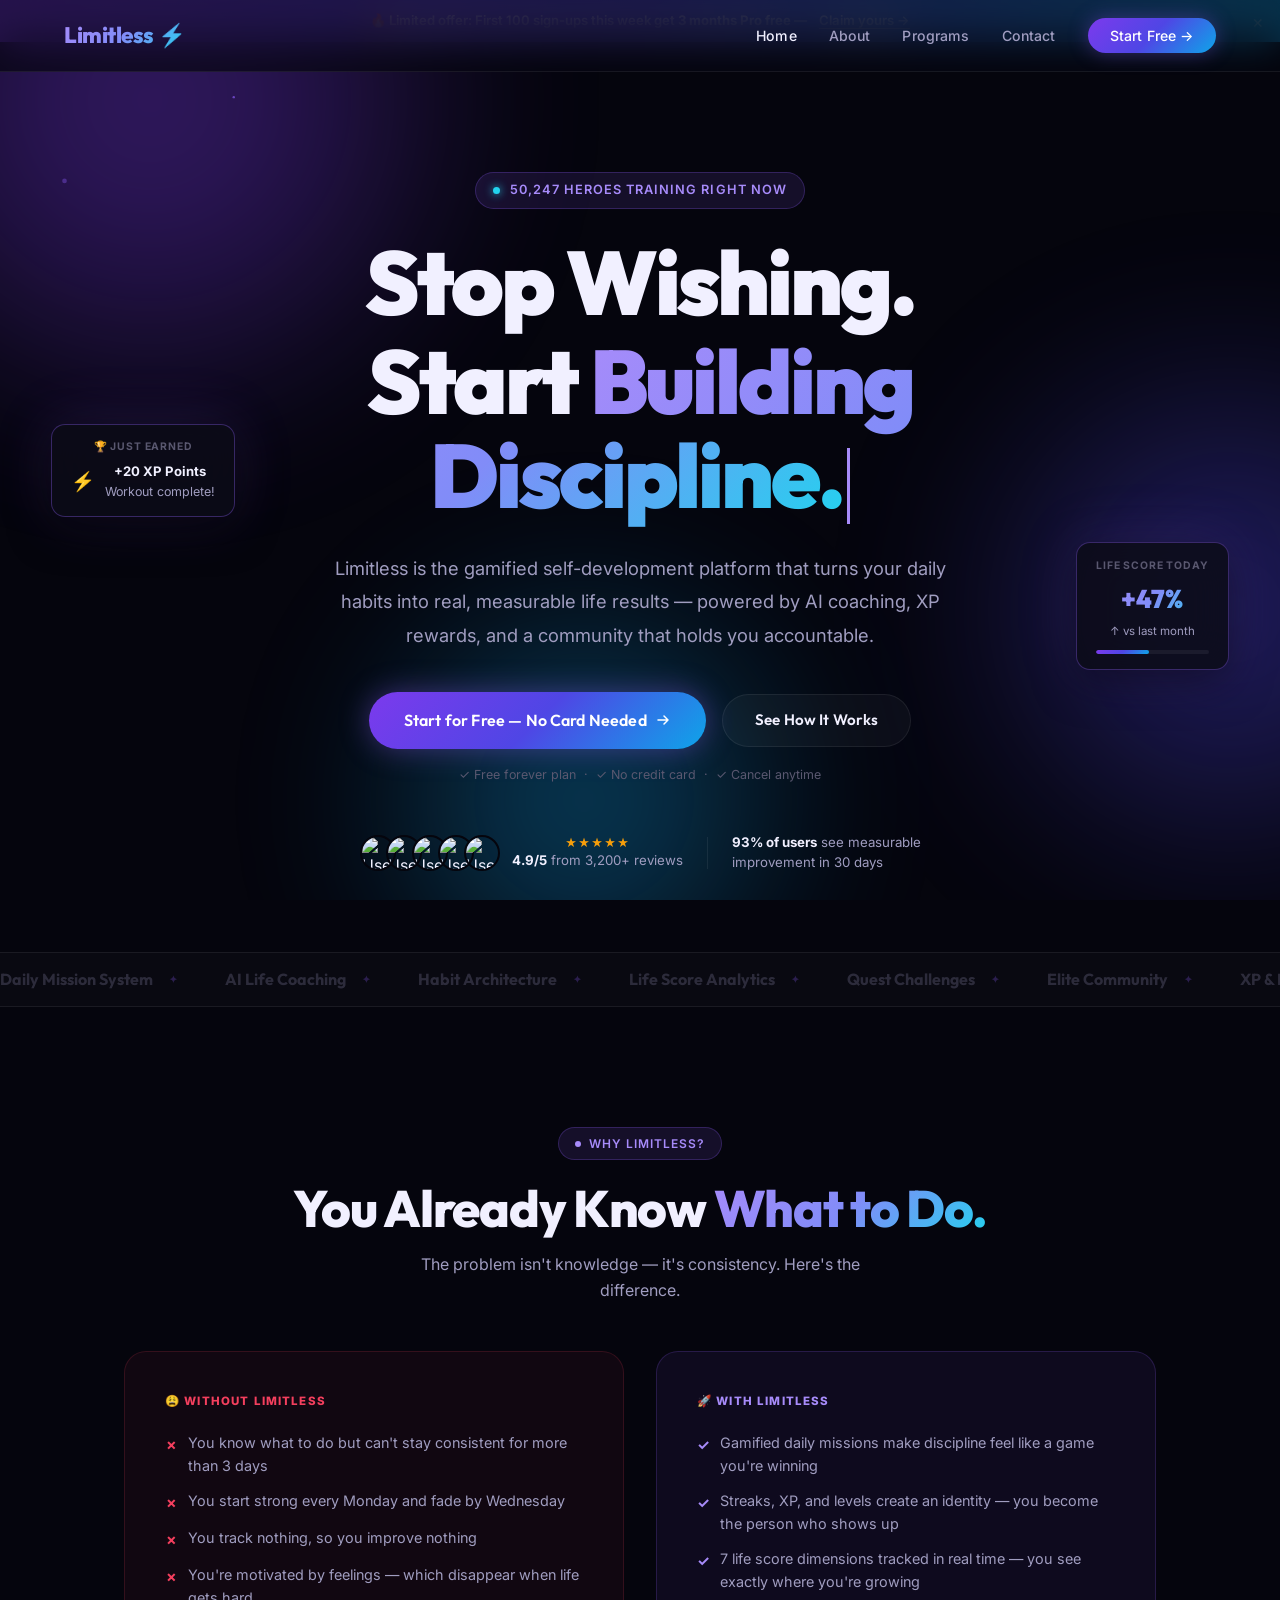
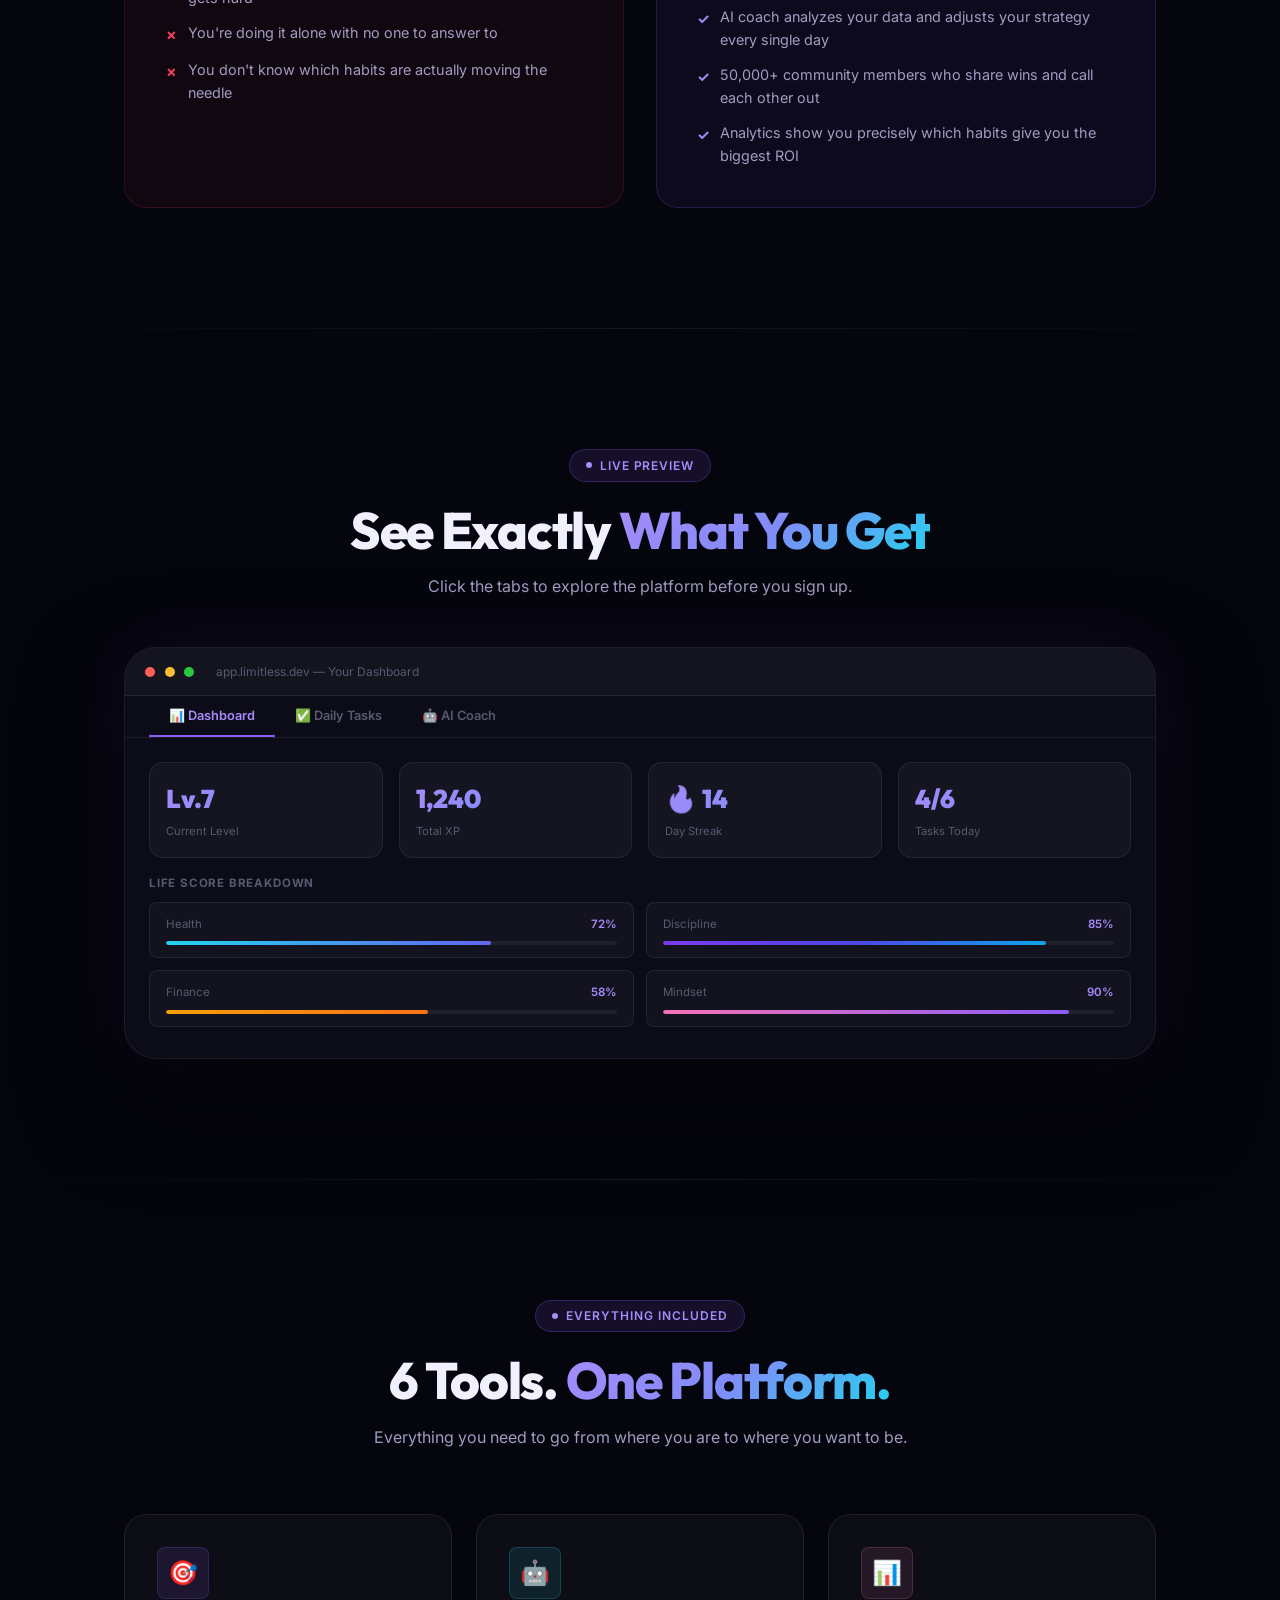
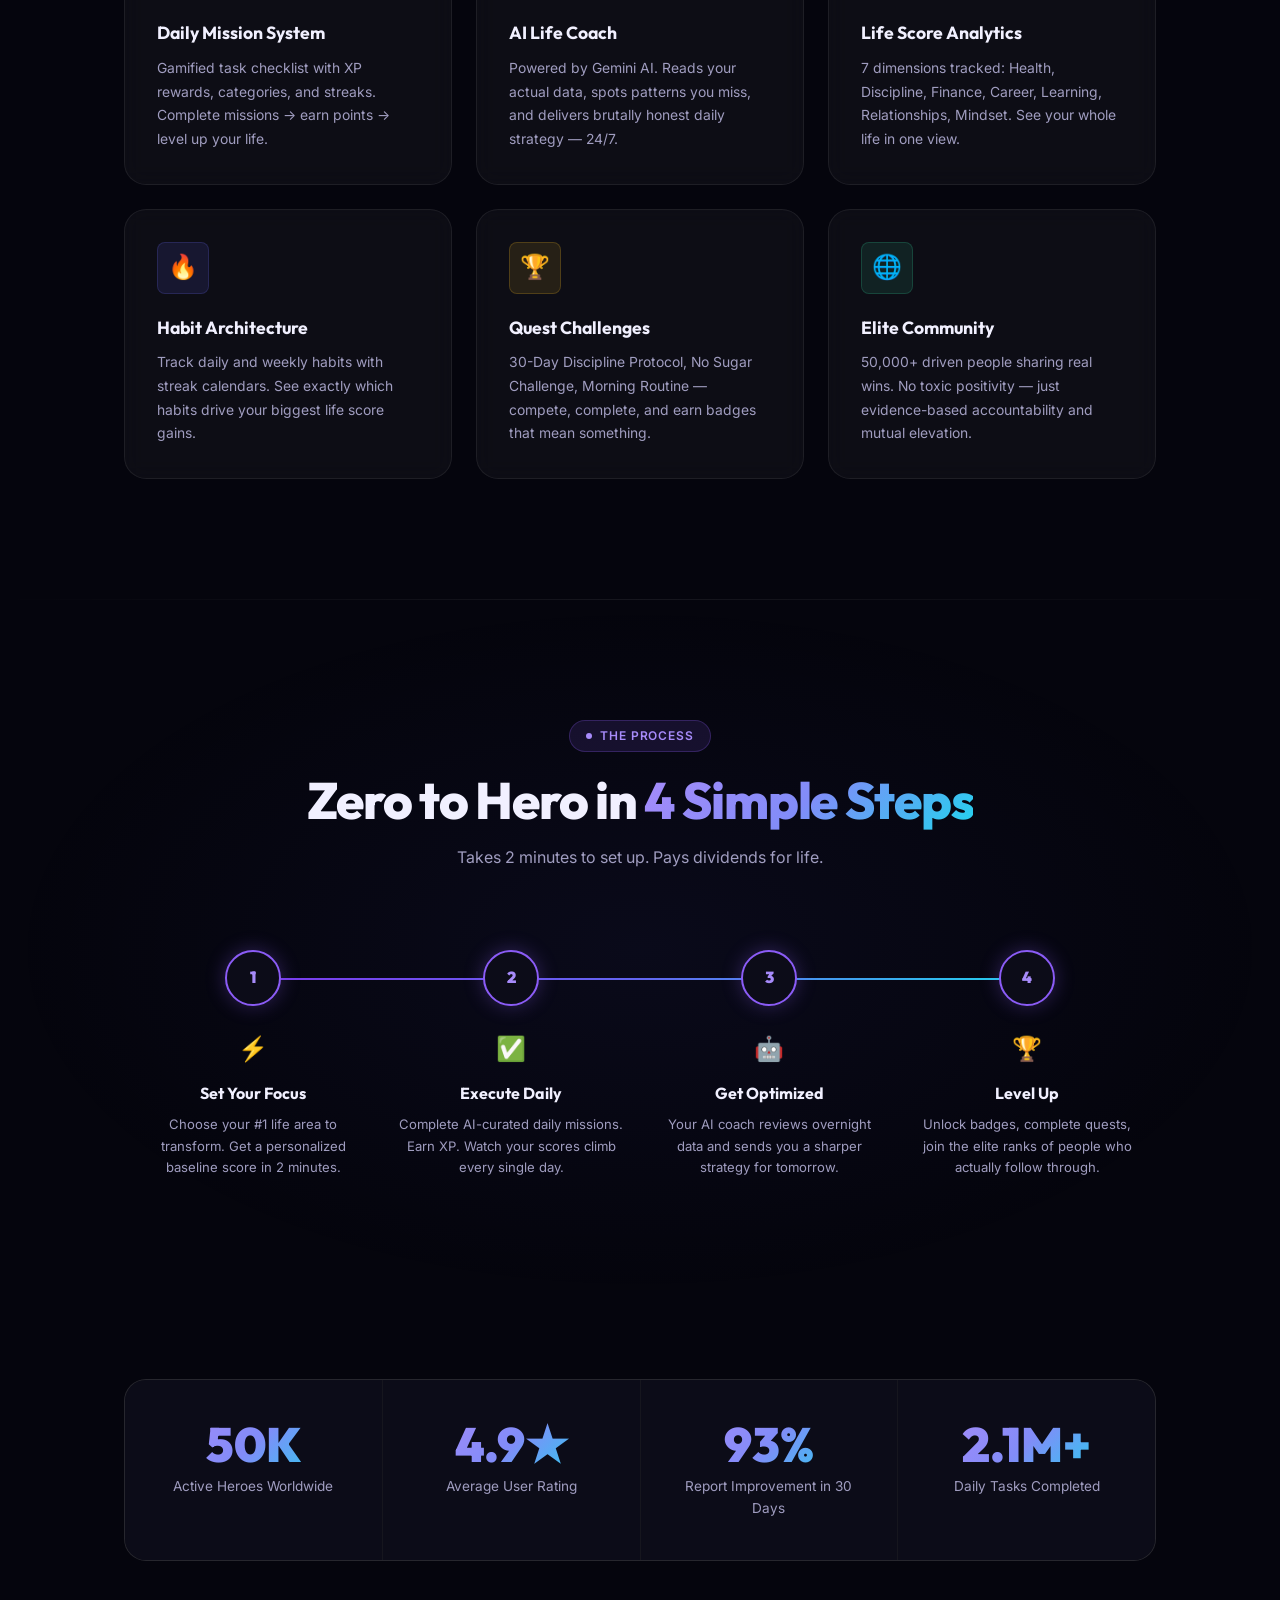
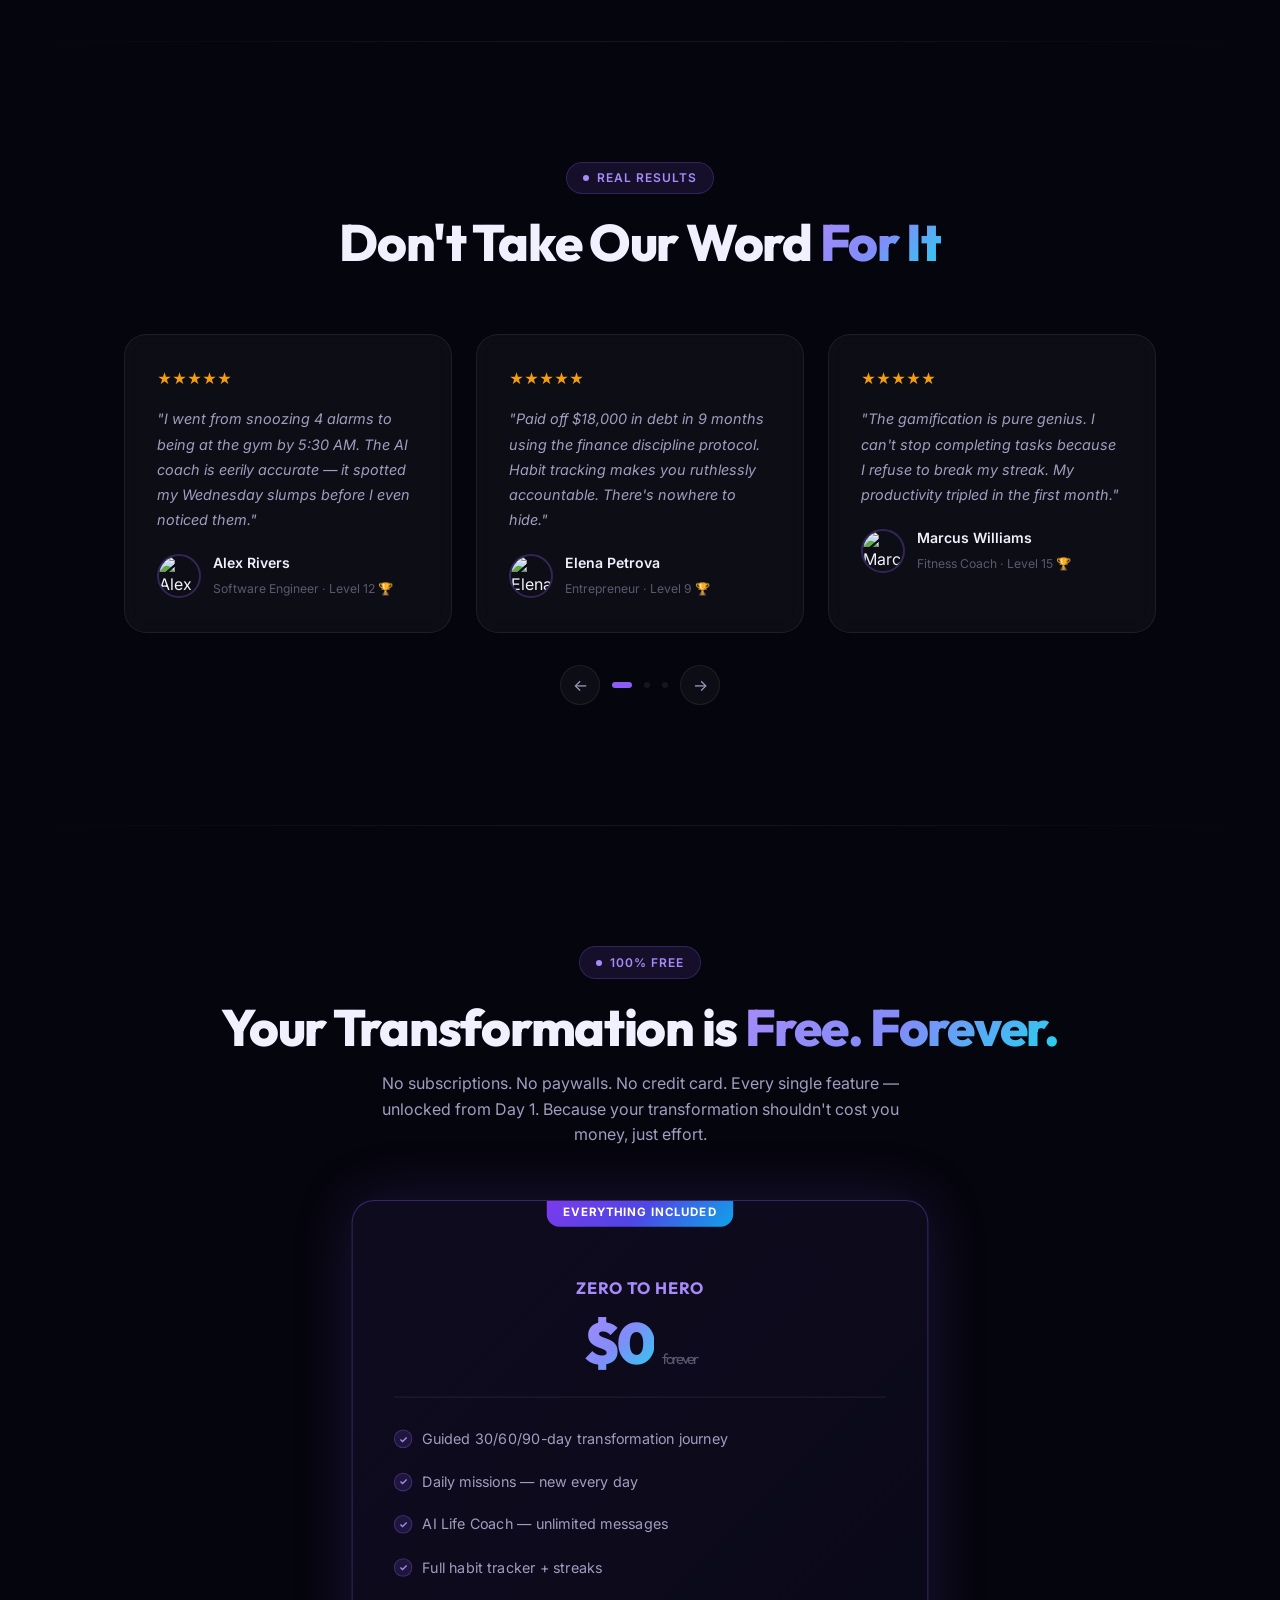
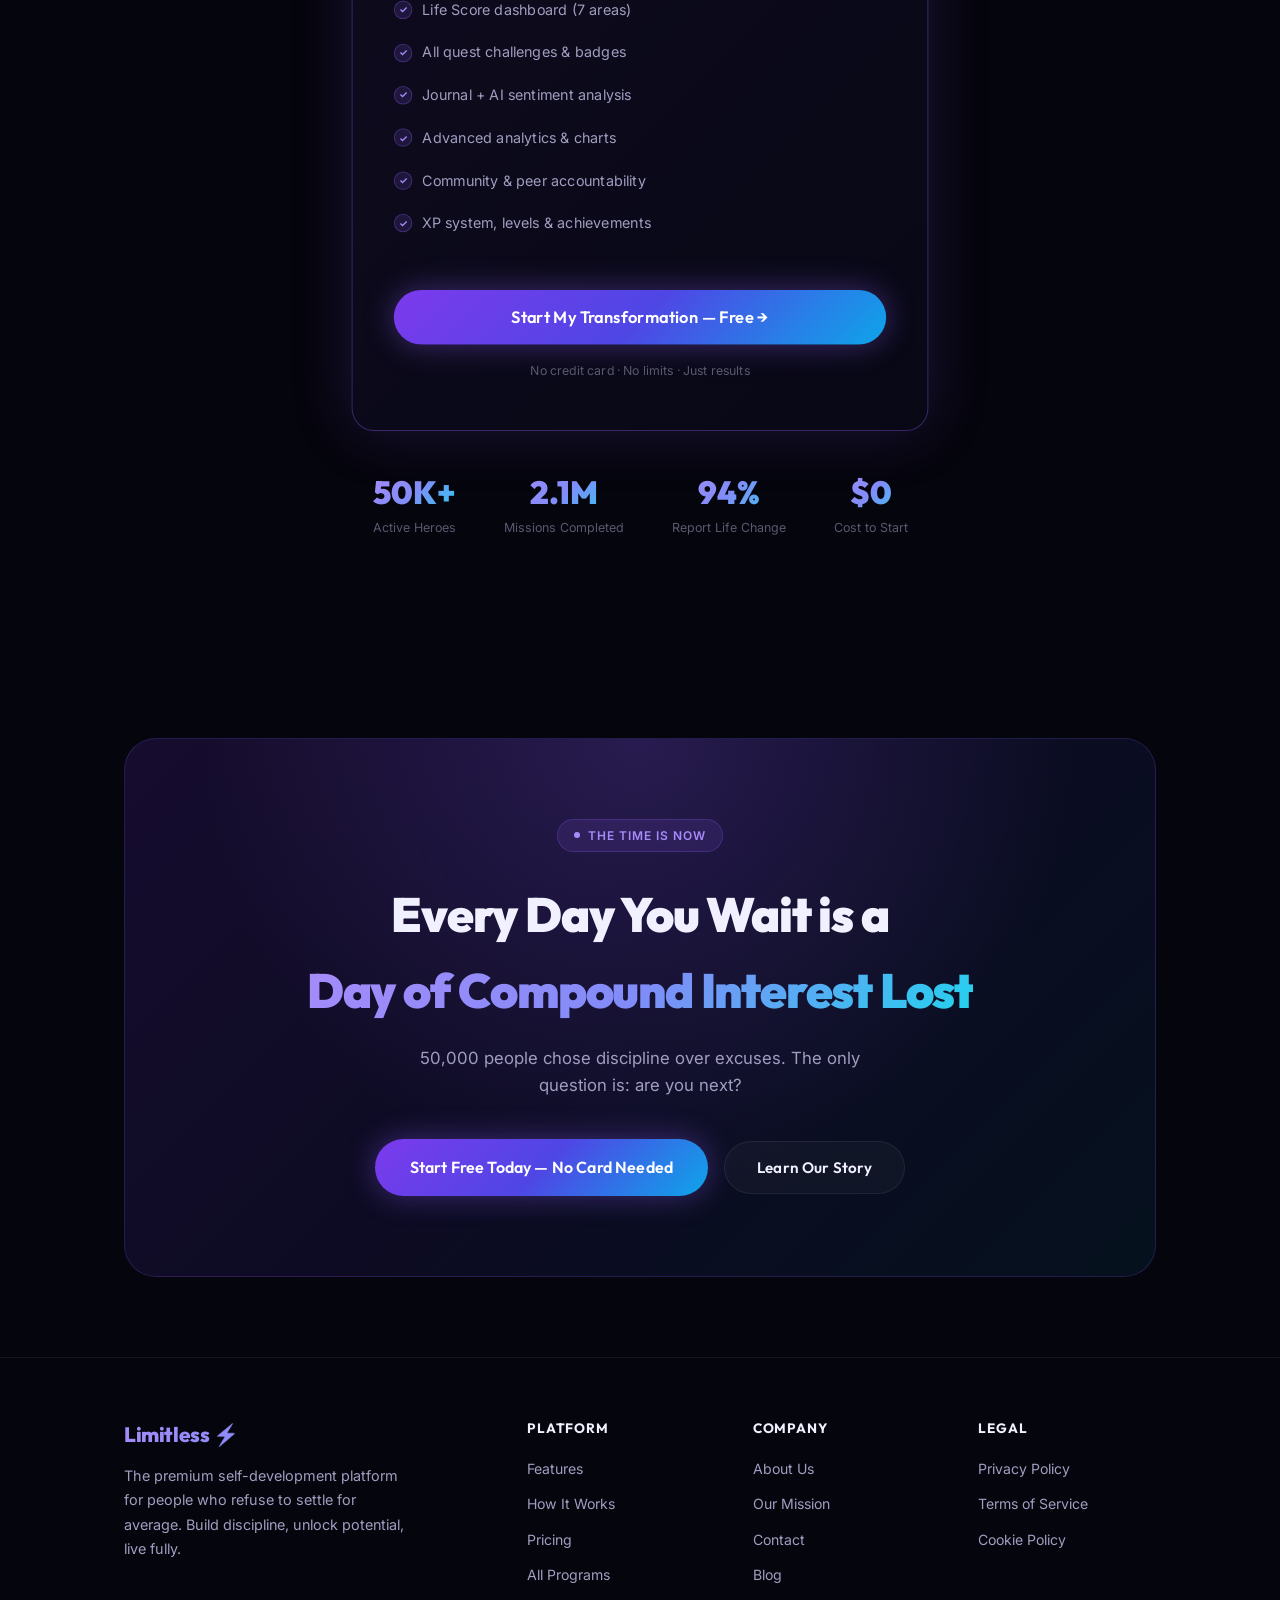
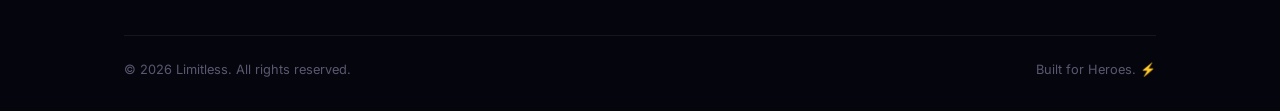
==== commit c1e86b51: "feat: free onboarding wizard, guided journey, everything free for Instagram reel" ====
--- a/website/index.html
+++ b/website/index.html
@@ -791,61 +791,58 @@
 <section class="section-pad" id="pricing">
   <div class="container">
     <div style="text-align:center;margin-bottom:4rem" class="reveal">
-      <div class="section-tag">Pricing</div>
-      <h2 class="heading-lg">Invest in <span class="gradient-text">Your Future Self</span></h2>
-      <p class="text-secondary" style="margin-top:1rem">Start free. Upgrade when you see results. Cancel with one click.</p>
-    </div>
-    <div class="pricing-grid">
-      <div class="pricing-card reveal reveal-delay-1">
-        <div class="pricing-name">Starter</div>
-        <div class="pricing-price">$0 <span class="pricing-period">/month</span></div>
+      <div class="section-tag">100% Free</div>
+      <h2 class="heading-lg">Your Transformation is <span class="gradient-text">Free. Forever.</span></h2>
+      <p class="text-secondary" style="margin-top:1rem;max-width:560px;margin-left:auto;margin-right:auto">
+        No subscriptions. No paywalls. No credit card. Every single feature — unlocked from Day 1. Because your transformation shouldn't cost you money, just effort.
+      </p>
+    </div>
+
+    <!-- Single free card -->
+    <div style="max-width:560px;margin:0 auto" class="reveal">
+      <div class="pricing-card featured" style="text-align:center;padding:3rem 2.5rem">
+        <div class="pricing-popular">Everything Included</div>
+        <div class="pricing-name" style="color:var(--purple-400);margin-top:1.5rem">Zero to Hero</div>
+        <div class="pricing-price"><span class="gradient-text">$0</span> <span class="pricing-period">forever</span></div>
         <hr class="pricing-divider">
-        <div class="pricing-features-list">
-          <div class="pricing-feature"><span class="check"></span>Daily task checklist (up to 5)</div>
-          <div class="pricing-feature"><span class="check"></span>Basic habit tracker</div>
-          <div class="pricing-feature"><span class="check"></span>Life Score dashboard</div>
-          <div class="pricing-feature"><span class="check"></span>Community access (read-only)</div>
-          <div class="pricing-feature" style="opacity:0.35"><span class="check"></span>AI Life Coach</div>
-          <div class="pricing-feature" style="opacity:0.35"><span class="check"></span>Advanced analytics</div>
-        </div>
-        <a href="contact.html" class="btn btn-ghost" style="width:100%;justify-content:center">Get Started Free</a>
-      </div>
-
-      <div class="pricing-card featured reveal reveal-delay-2">
-        <div class="pricing-popular">Most Popular</div>
-        <div class="pricing-name" style="color:var(--purple-400)">Pro Hero</div>
-        <div class="pricing-price"><span class="gradient-text">$19</span> <span class="pricing-period">/month</span></div>
-        <hr class="pricing-divider">
-        <div class="pricing-features-list">
-          <div class="pricing-feature"><span class="check"></span>Unlimited daily missions</div>
-          <div class="pricing-feature"><span class="check"></span>Full habit architecture + streaks</div>
-          <div class="pricing-feature"><span class="check"></span>AI Life Coach — unlimited</div>
-          <div class="pricing-feature"><span class="check"></span>Advanced analytics & charts</div>
+        <div class="pricing-features-list" style="text-align:left">
+          <div class="pricing-feature"><span class="check"></span>Guided 30/60/90-day transformation journey</div>
+          <div class="pricing-feature"><span class="check"></span>Daily missions — new every day</div>
+          <div class="pricing-feature"><span class="check"></span>AI Life Coach — unlimited messages</div>
+          <div class="pricing-feature"><span class="check"></span>Full habit tracker + streaks</div>
+          <div class="pricing-feature"><span class="check"></span>Life Score dashboard (7 areas)</div>
           <div class="pricing-feature"><span class="check"></span>All quest challenges & badges</div>
           <div class="pricing-feature"><span class="check"></span>Journal + AI sentiment analysis</div>
-        </div>
-        <a href="contact.html" class="btn btn-primary" style="width:100%;justify-content:center">Start 14-Day Free Trial</a>
-        <p style="text-align:center;font-size:0.72rem;color:var(--text-muted);margin-top:0.75rem">No credit card required</p>
-      </div>
-
-      <div class="pricing-card reveal reveal-delay-3">
-        <div class="pricing-name">Elite</div>
-        <div class="pricing-price">$49 <span class="pricing-period">/month</span></div>
-        <hr class="pricing-divider">
-        <div class="pricing-features-list">
-          <div class="pricing-feature"><span class="check"></span>Everything in Pro</div>
-          <div class="pricing-feature"><span class="check"></span>Monthly 1-on-1 human coaching</div>
-          <div class="pricing-feature"><span class="check"></span>Custom 90-day transformation plan</div>
-          <div class="pricing-feature"><span class="check"></span>Private elite community access</div>
-          <div class="pricing-feature"><span class="check"></span>Priority AI (instant responses)</div>
-          <div class="pricing-feature"><span class="check"></span>White-glove onboarding call</div>
-        </div>
-        <a href="contact.html" class="btn btn-ghost" style="width:100%;justify-content:center">Apply for Elite</a>
-      </div>
-    </div>
-    <p style="text-align:center;margin-top:2rem;font-size:0.82rem;color:var(--text-muted)">
-      🔒 Secured payments &nbsp;·&nbsp; 14-day money-back guarantee &nbsp;·&nbsp; Cancel anytime
-    </p>
+          <div class="pricing-feature"><span class="check"></span>Advanced analytics & charts</div>
+          <div class="pricing-feature"><span class="check"></span>Community & peer accountability</div>
+          <div class="pricing-feature"><span class="check"></span>XP system, levels & achievements</div>
+        </div>
+        <a href="https://limitless-app-steel.vercel.app" target="_blank" class="btn btn-primary" style="width:100%;justify-content:center;margin-top:1rem;font-size:1rem">
+          Start My Transformation — Free →
+        </a>
+        <p style="font-size:0.75rem;color:var(--text-muted);margin-top:1rem">No credit card · No limits · Just results</p>
+      </div>
+    </div>
+
+    <!-- Social proof bar -->
+    <div style="display:flex;align-items:center;justify-content:center;gap:3rem;margin-top:3rem;flex-wrap:wrap" class="reveal">
+      <div style="text-align:center">
+        <div style="font-family:var(--font-display);font-size:2rem;font-weight:900;background:var(--gradient-text);-webkit-background-clip:text;-webkit-text-fill-color:transparent;background-clip:text">50K+</div>
+        <div style="font-size:0.78rem;color:var(--text-muted)">Active Heroes</div>
+      </div>
+      <div style="text-align:center">
+        <div style="font-family:var(--font-display);font-size:2rem;font-weight:900;background:var(--gradient-text);-webkit-background-clip:text;-webkit-text-fill-color:transparent;background-clip:text">2.1M</div>
+        <div style="font-size:0.78rem;color:var(--text-muted)">Missions Completed</div>
+      </div>
+      <div style="text-align:center">
+        <div style="font-family:var(--font-display);font-size:2rem;font-weight:900;background:var(--gradient-text);-webkit-background-clip:text;-webkit-text-fill-color:transparent;background-clip:text">94%</div>
+        <div style="font-size:0.78rem;color:var(--text-muted)">Report Life Change</div>
+      </div>
+      <div style="text-align:center">
+        <div style="font-family:var(--font-display);font-size:2rem;font-weight:900;background:var(--gradient-text);-webkit-background-clip:text;-webkit-text-fill-color:transparent;background-clip:text">$0</div>
+        <div style="font-size:0.78rem;color:var(--text-muted)">Cost to Start</div>
+      </div>
+    </div>
   </div>
 </section>
 
--- a/website/style.css
+++ b/website/style.css
@@ -290,13 +290,62 @@
 
 /* ── Page Hero (inner pages) ── */
 .page-hero {
-  padding: 160px 0 100px;
+  padding: 130px 0 50px;
   text-align: center;
   position: relative;
 }
 .page-hero-bg {
   position: absolute; inset: 0;
   background: radial-gradient(ellipse at 50% 0%, rgba(139,92,246,0.15) 0%, transparent 70%);
+}
+
+/* ── CTA Banner (shared across pages) ── */
+.cta-banner {
+  background: linear-gradient(135deg, rgba(124,58,237,0.15) 0%, rgba(79,70,229,0.1) 50%, rgba(14,165,233,0.08) 100%);
+  border: 1px solid rgba(139,92,246,0.2);
+  border-radius: var(--radius-xl);
+  padding: 5rem 3rem;
+  text-align: center;
+  position: relative;
+  overflow: hidden;
+}
+.cta-banner::before {
+  content: '';
+  position: absolute; inset: 0;
+  background: radial-gradient(ellipse at 50% 0%, rgba(139,92,246,0.2) 0%, transparent 60%);
+}
+.cta-banner-content { position: relative; z-index: 1; }
+.cta-banner h2 {
+  font-family: var(--font-display);
+  font-size: clamp(2rem, 4vw, 3rem);
+  font-weight: 900;
+  margin-bottom: 1rem;
+  letter-spacing: -0.025em;
+}
+.cta-banner p {
+  color: var(--text-secondary);
+  font-size: 1.05rem;
+  max-width: 500px;
+  margin: 0 auto 2.5rem;
+}
+.cta-actions {
+  display: flex;
+  align-items: center;
+  justify-content: center;
+  gap: 1rem;
+  flex-wrap: wrap;
+}
+
+/* ── Stat number (shared) ── */
+.stat-num {
+  font-family: var(--font-display);
+  font-size: 3rem;
+  font-weight: 900;
+  background: var(--gradient-text);
+  -webkit-background-clip: text;
+  -webkit-text-fill-color: transparent;
+  background-clip: text;
+  line-height: 1;
 }
 
 /* ── Footer ── */
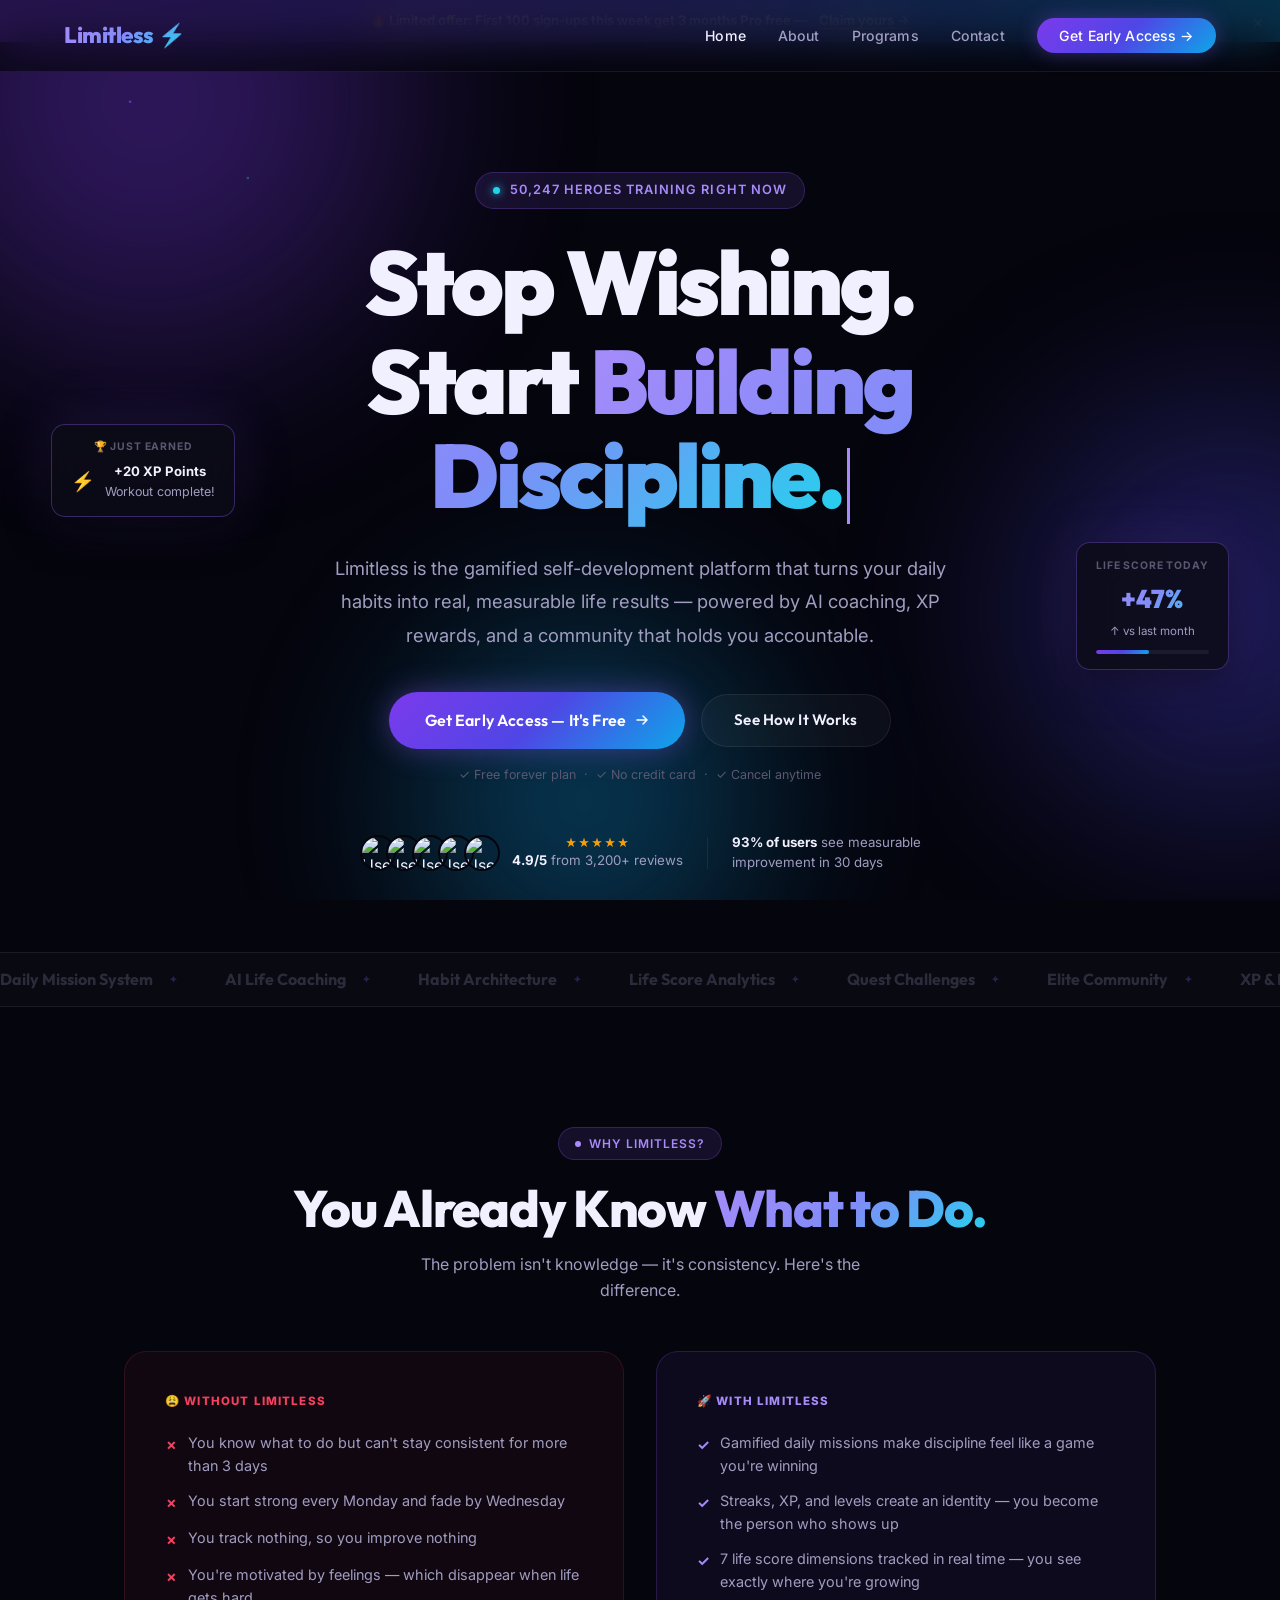
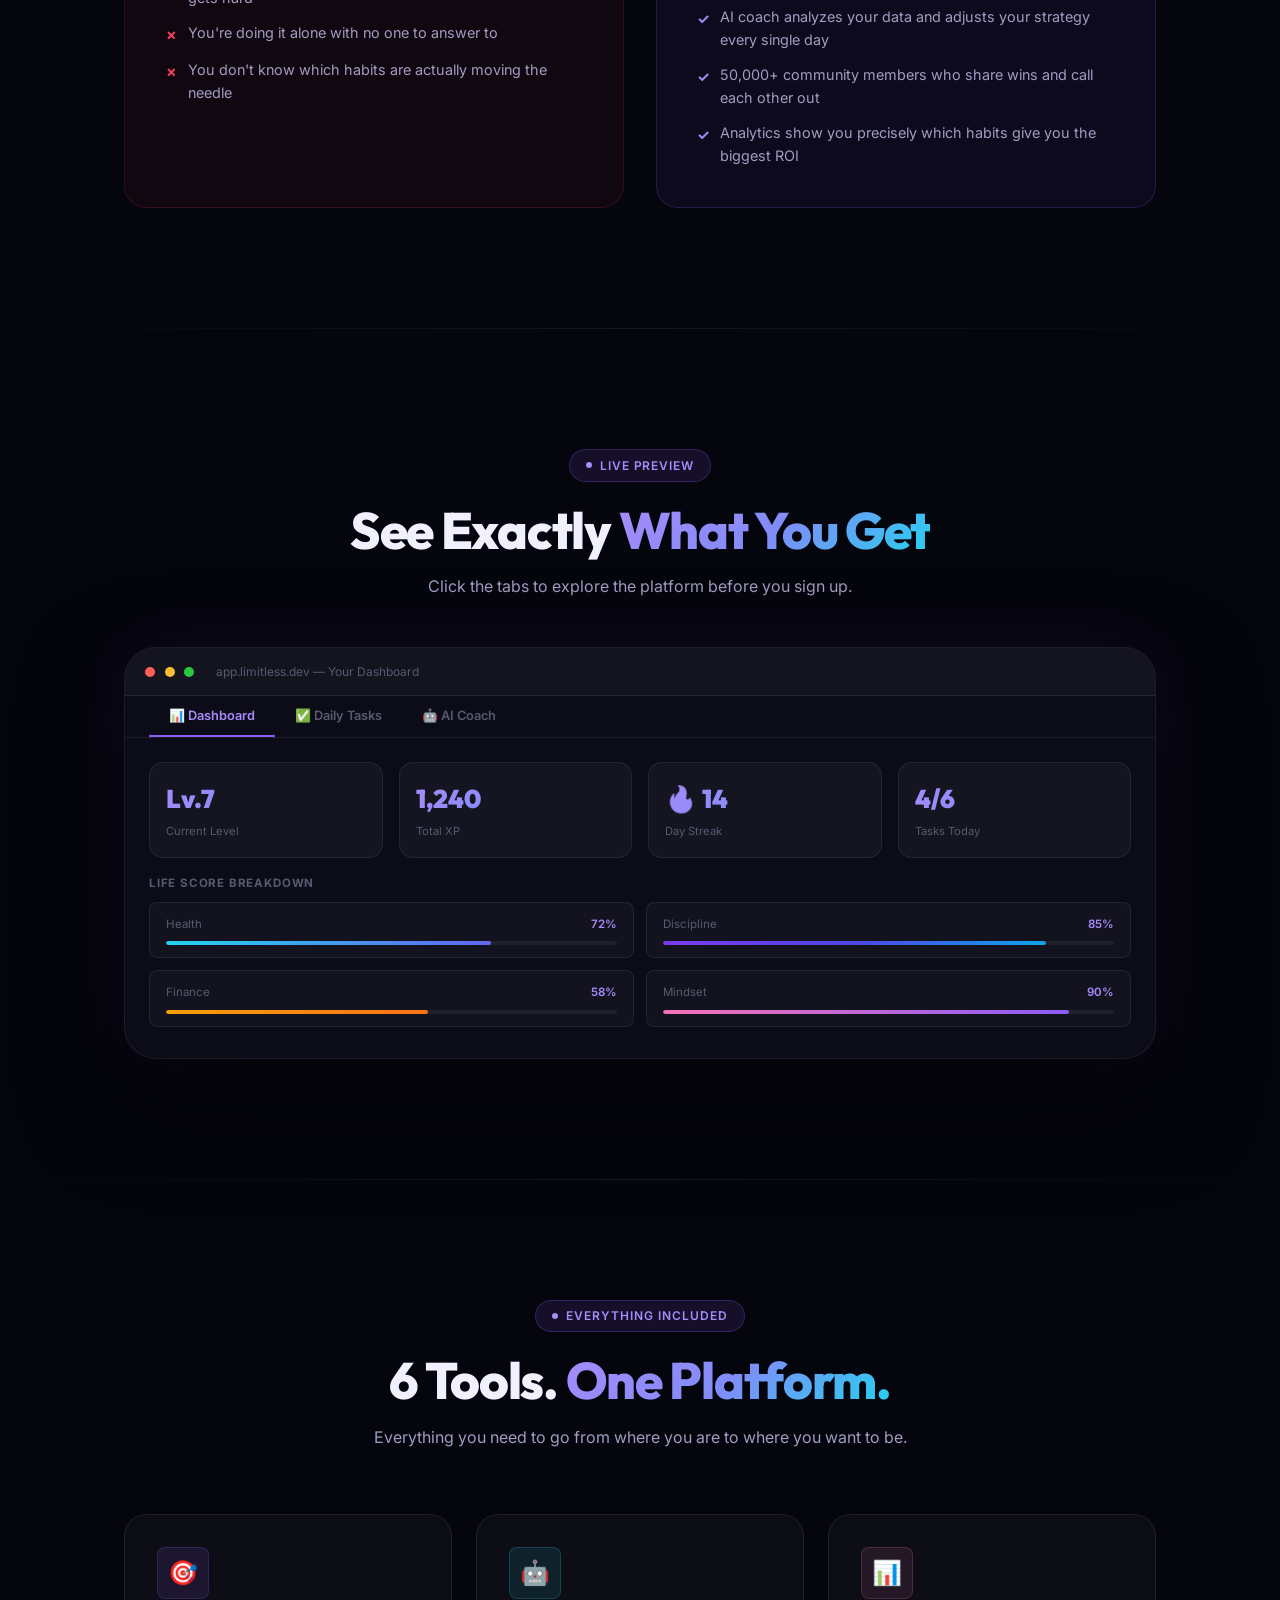
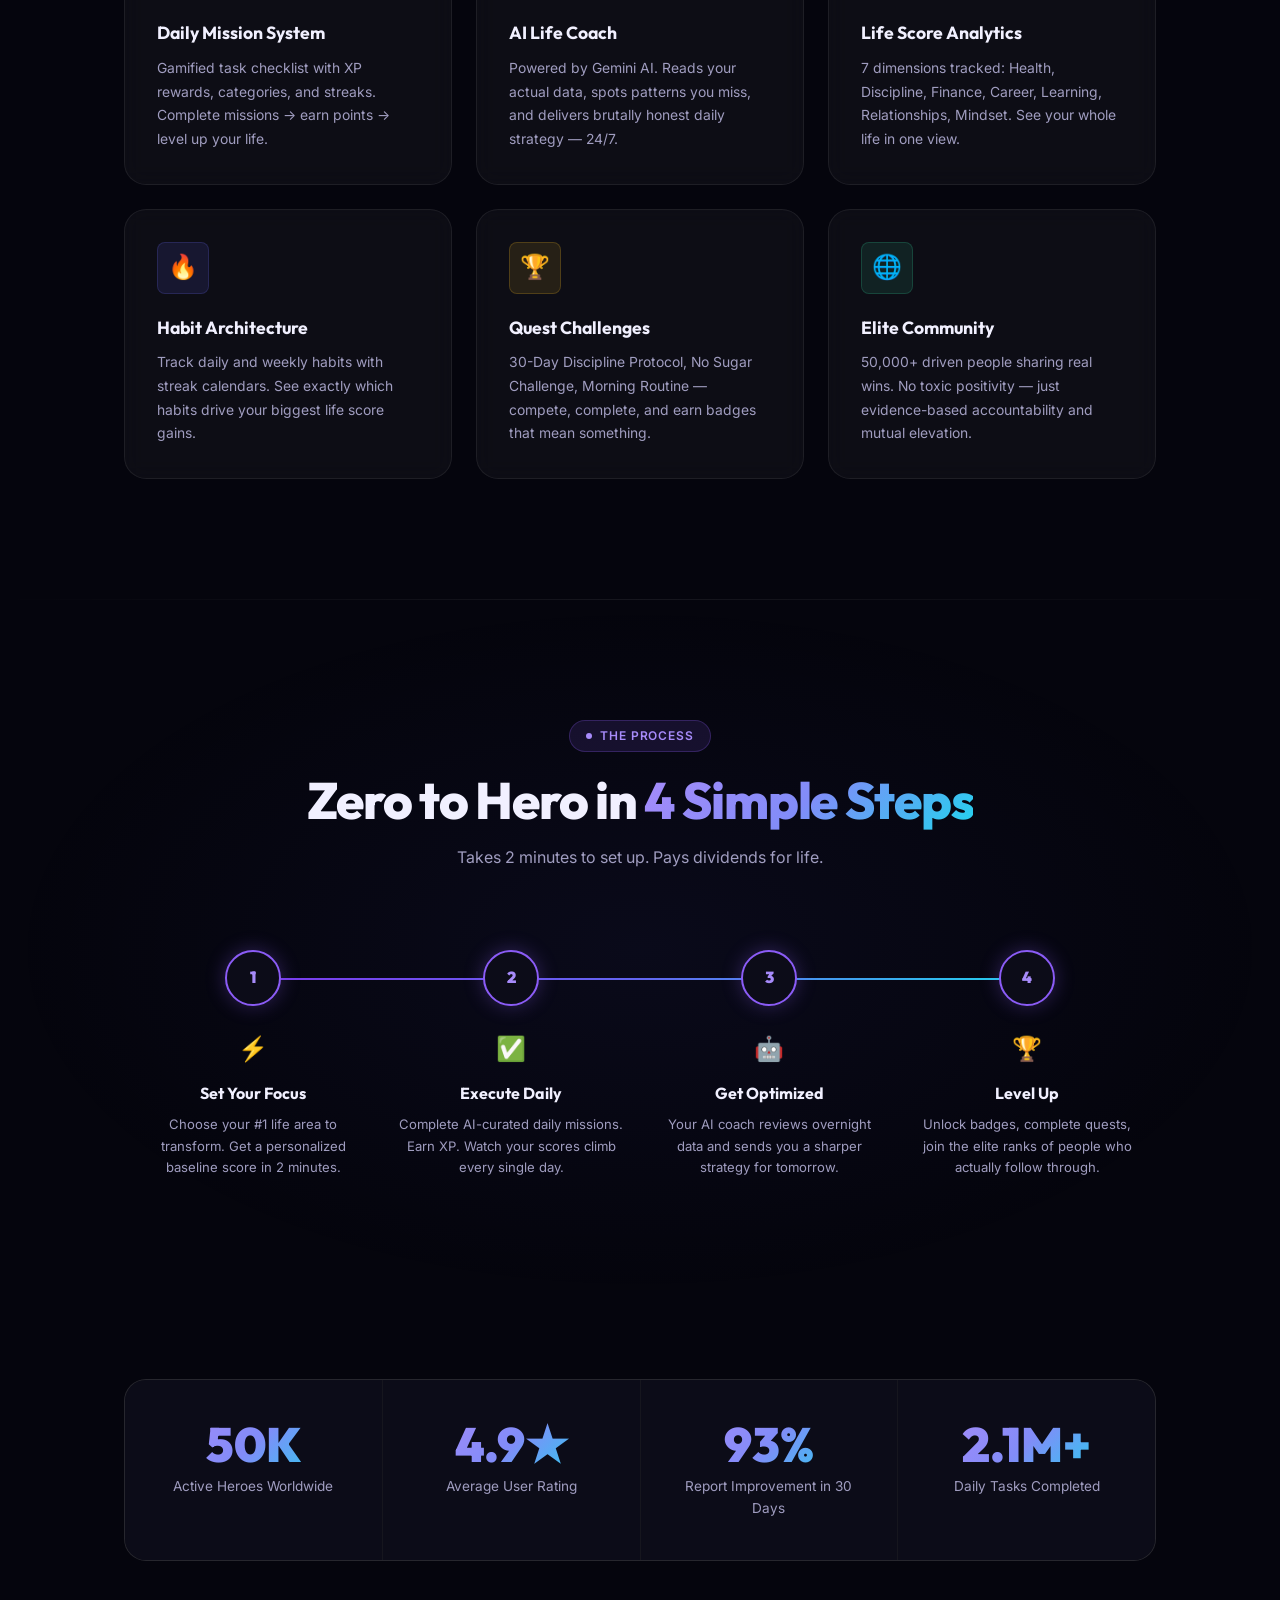
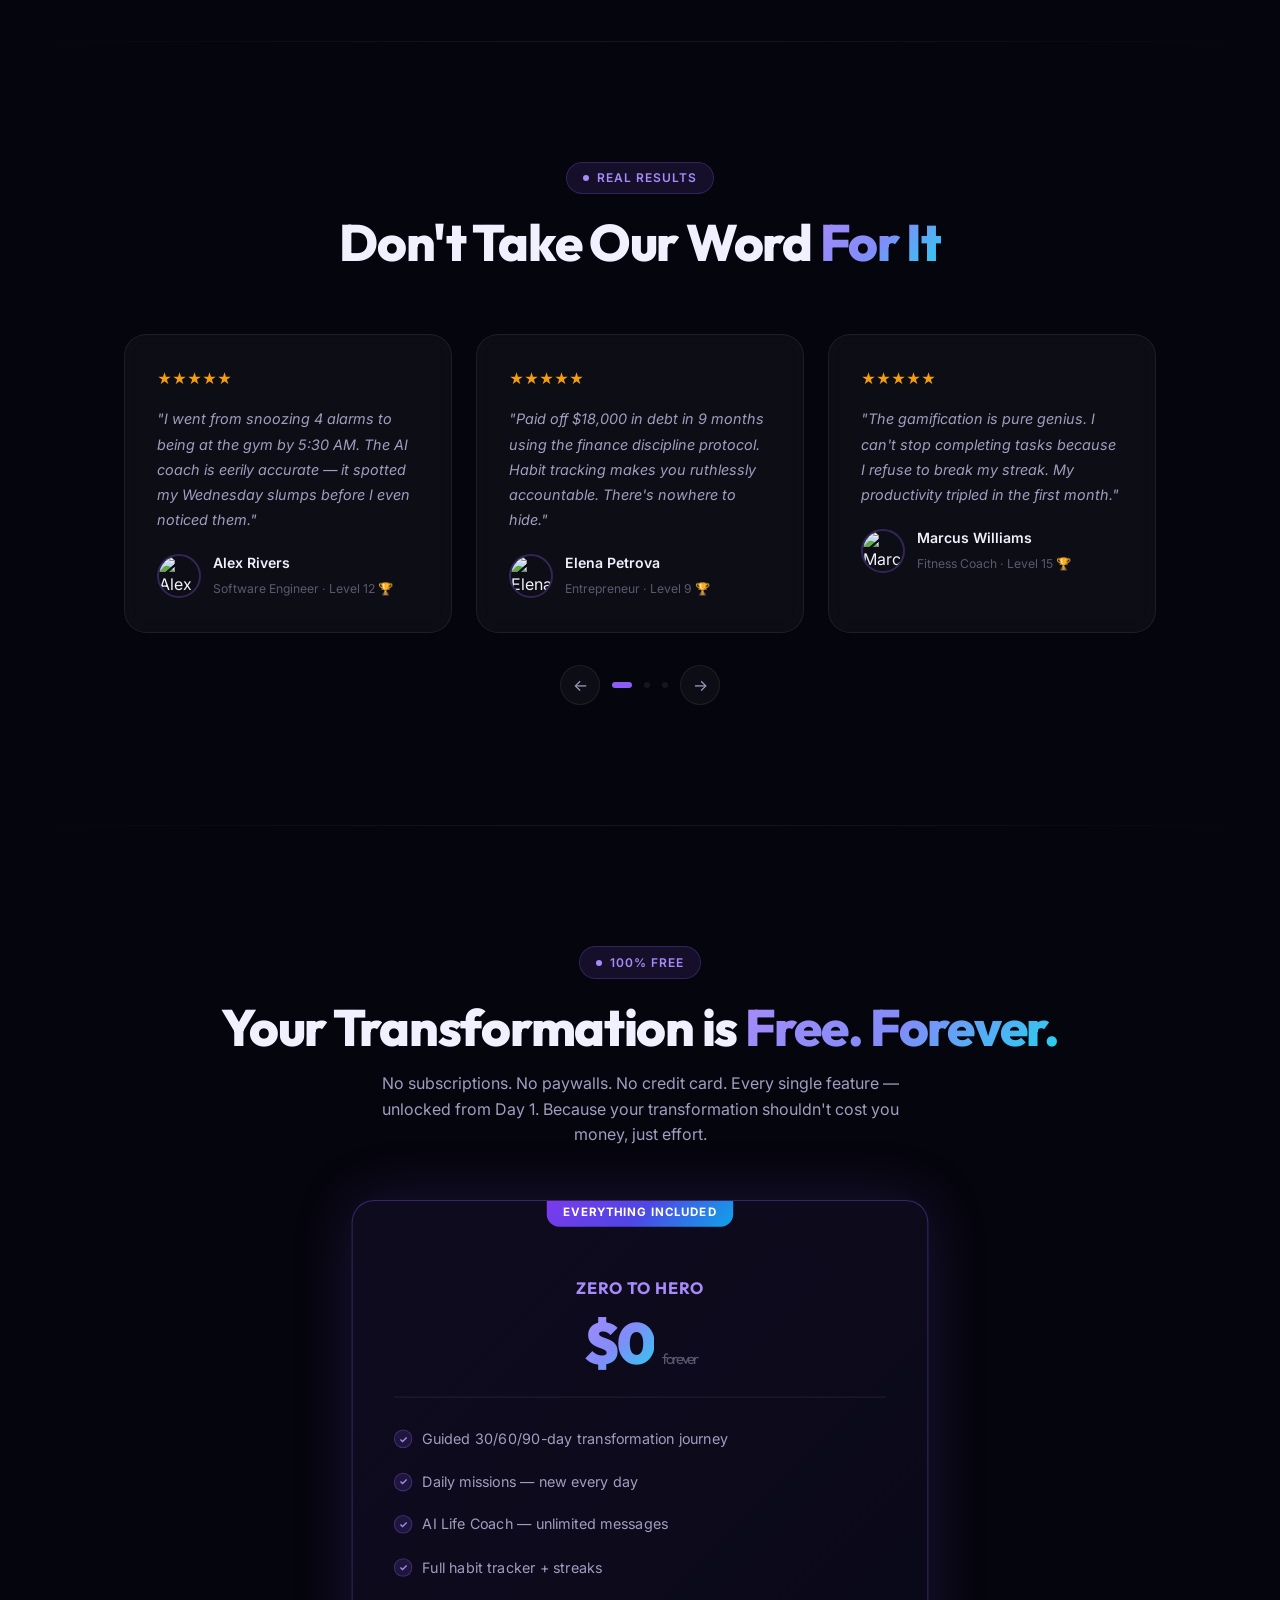
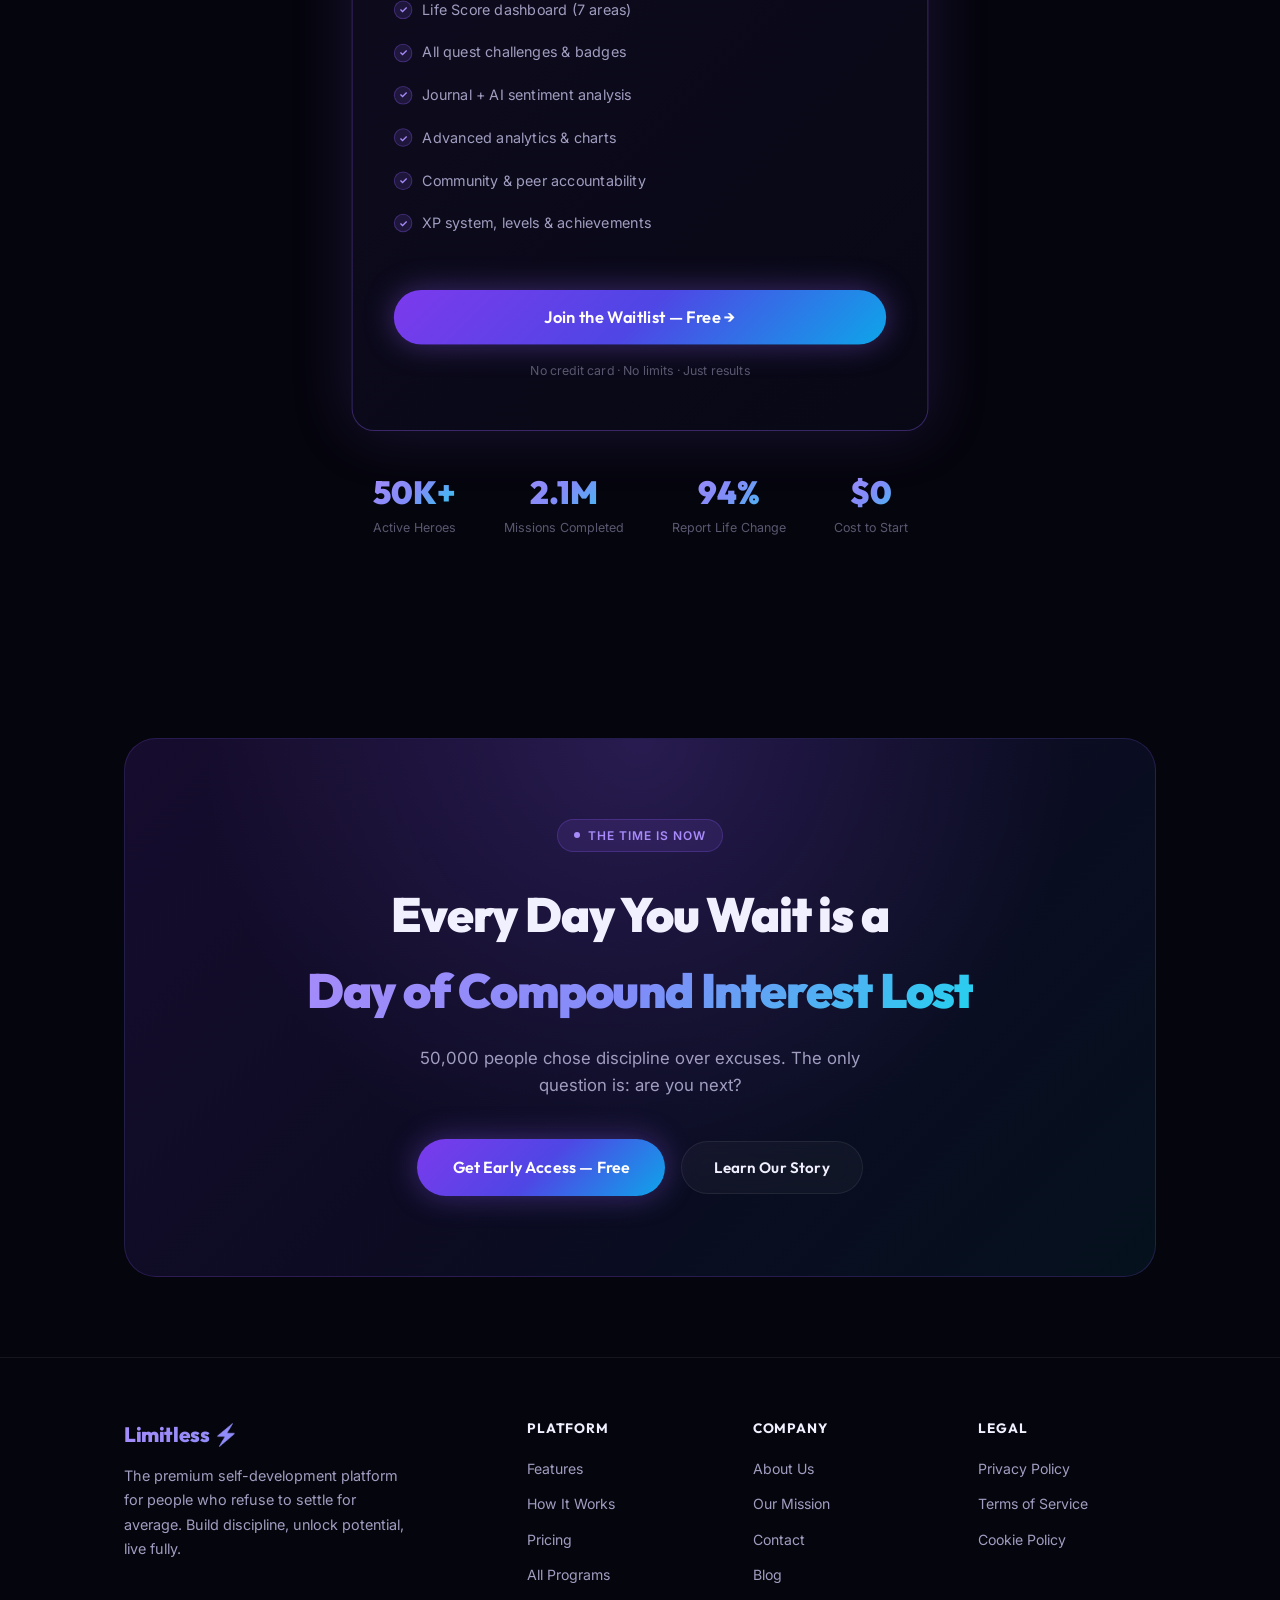
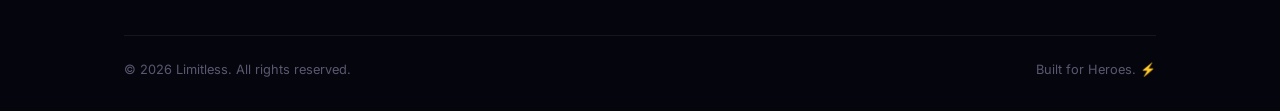
==== commit a5d53f38: "fix: all CTAs go to contact page, removed app links" ====
--- a/website/index.html
+++ b/website/index.html
@@ -408,7 +408,7 @@
     <li><a href="about.html">About</a></li>
     <li><a href="services.html">Programs</a></li>
     <li><a href="contact.html">Contact</a></li>
-    <li><a href="#pricing" class="nav-cta">Start Free →</a></li>
+    <li><a href="contact.html" class="nav-cta">Get Early Access →</a></li>
   </ul>
   <button class="nav-hamburger" id="hamburger" aria-label="Toggle menu">
     <span></span><span></span><span></span>
@@ -453,8 +453,8 @@
     </p>
 
     <div class="hero-actions">
-      <a href="#pricing" class="btn btn-primary" style="font-size:1rem;padding:1rem 2.2rem">
-        Start for Free — No Card Needed
+      <a href="contact.html" class="btn btn-primary" style="font-size:1rem;padding:1rem 2.2rem">
+        Get Early Access — It's Free
         <svg width="16" height="16" viewBox="0 0 16 16" fill="none"><path d="M3 8h10M9 4l4 4-4 4" stroke="currentColor" stroke-width="1.5" stroke-linecap="round" stroke-linejoin="round"/></svg>
       </a>
       <a href="#preview" class="btn btn-ghost">See How It Works</a>
@@ -817,8 +817,8 @@
           <div class="pricing-feature"><span class="check"></span>Community & peer accountability</div>
           <div class="pricing-feature"><span class="check"></span>XP system, levels & achievements</div>
         </div>
-        <a href="https://limitless-app-steel.vercel.app" target="_blank" class="btn btn-primary" style="width:100%;justify-content:center;margin-top:1rem;font-size:1rem">
-          Start My Transformation — Free →
+        <a href="contact.html" class="btn btn-primary" style="width:100%;justify-content:center;margin-top:1rem;font-size:1rem">
+          Join the Waitlist — Free →
         </a>
         <p style="font-size:0.75rem;color:var(--text-muted);margin-top:1rem">No credit card · No limits · Just results</p>
       </div>
@@ -855,7 +855,7 @@
         <h2>Every Day You Wait is a<br><span class="gradient-text">Day of Compound Interest Lost</span></h2>
         <p>50,000 people chose discipline over excuses. The only question is: are you next?</p>
         <div class="cta-actions">
-          <a href="#pricing" class="btn btn-primary" style="font-size:1rem;padding:1rem 2.2rem">Start Free Today — No Card Needed</a>
+          <a href="contact.html" class="btn btn-primary" style="font-size:1rem;padding:1rem 2.2rem">Get Early Access — Free</a>
           <a href="about.html" class="btn btn-ghost">Learn Our Story</a>
         </div>
       </div>
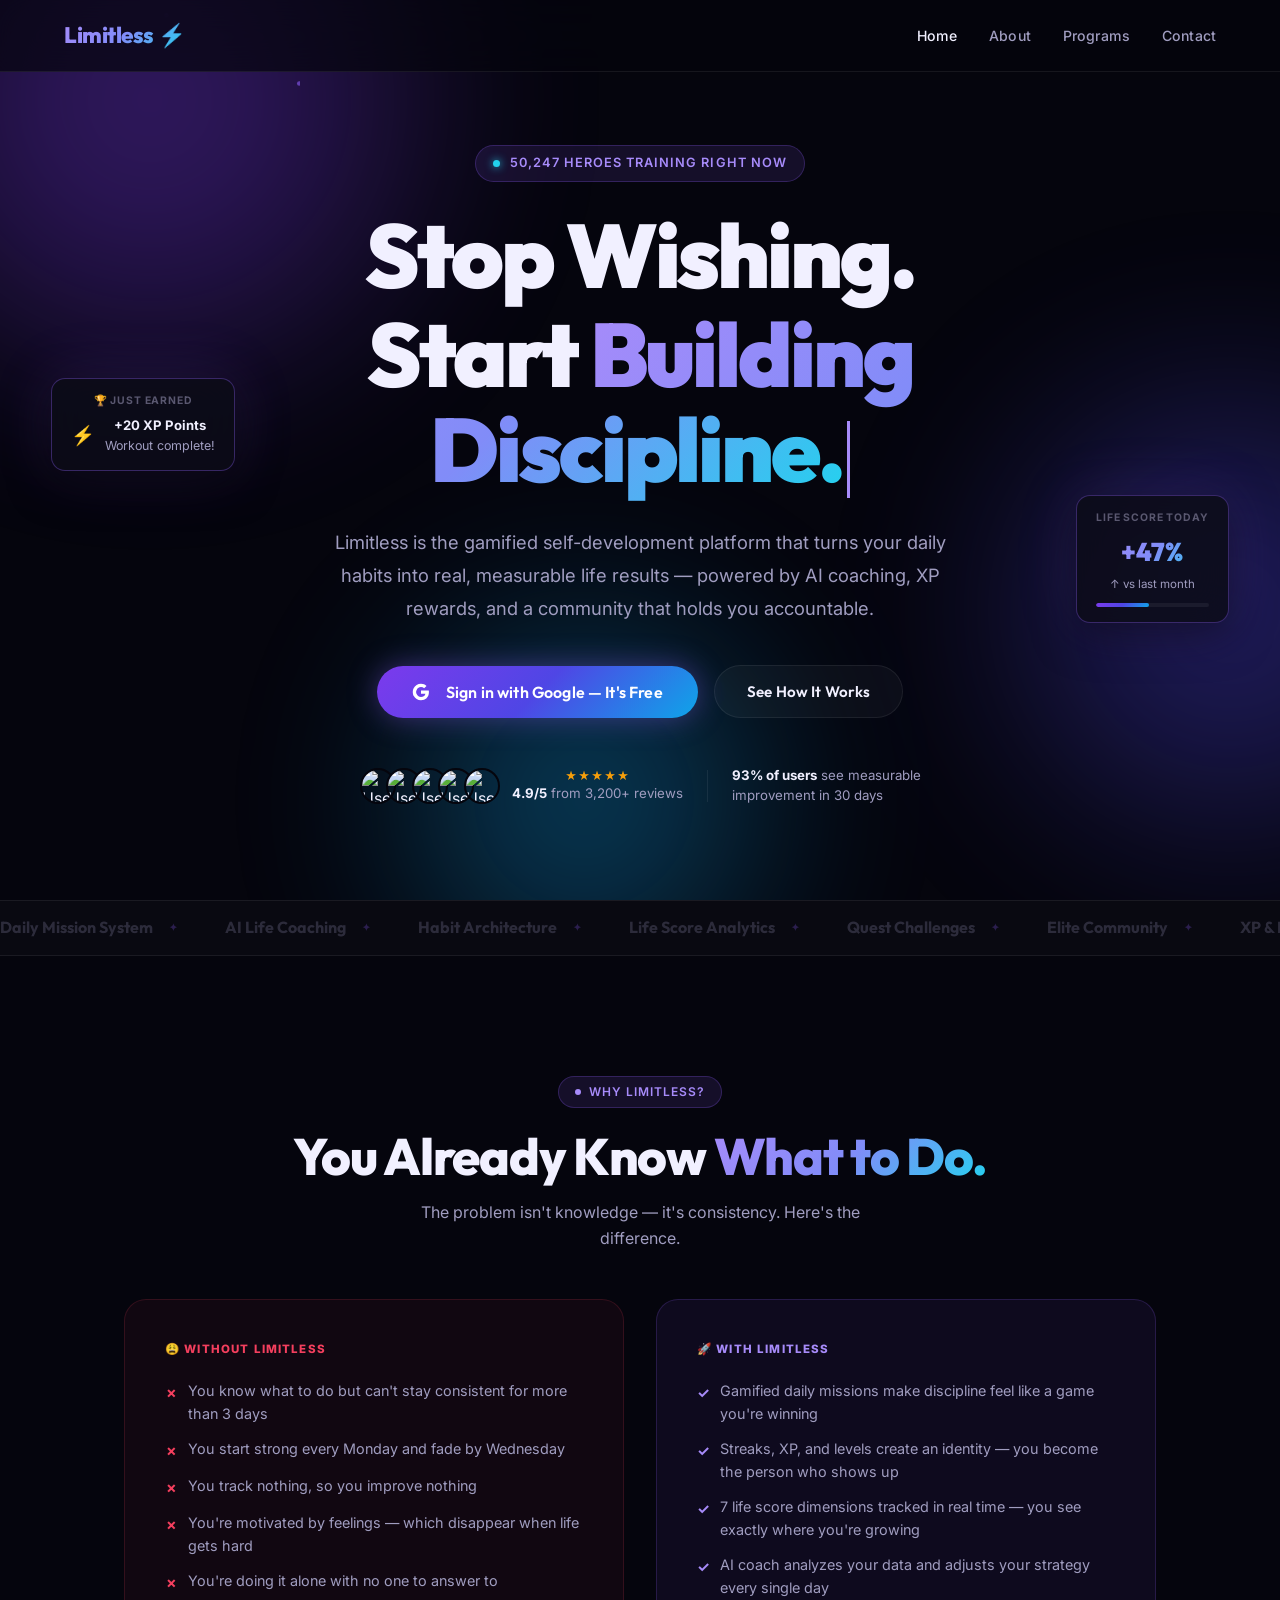
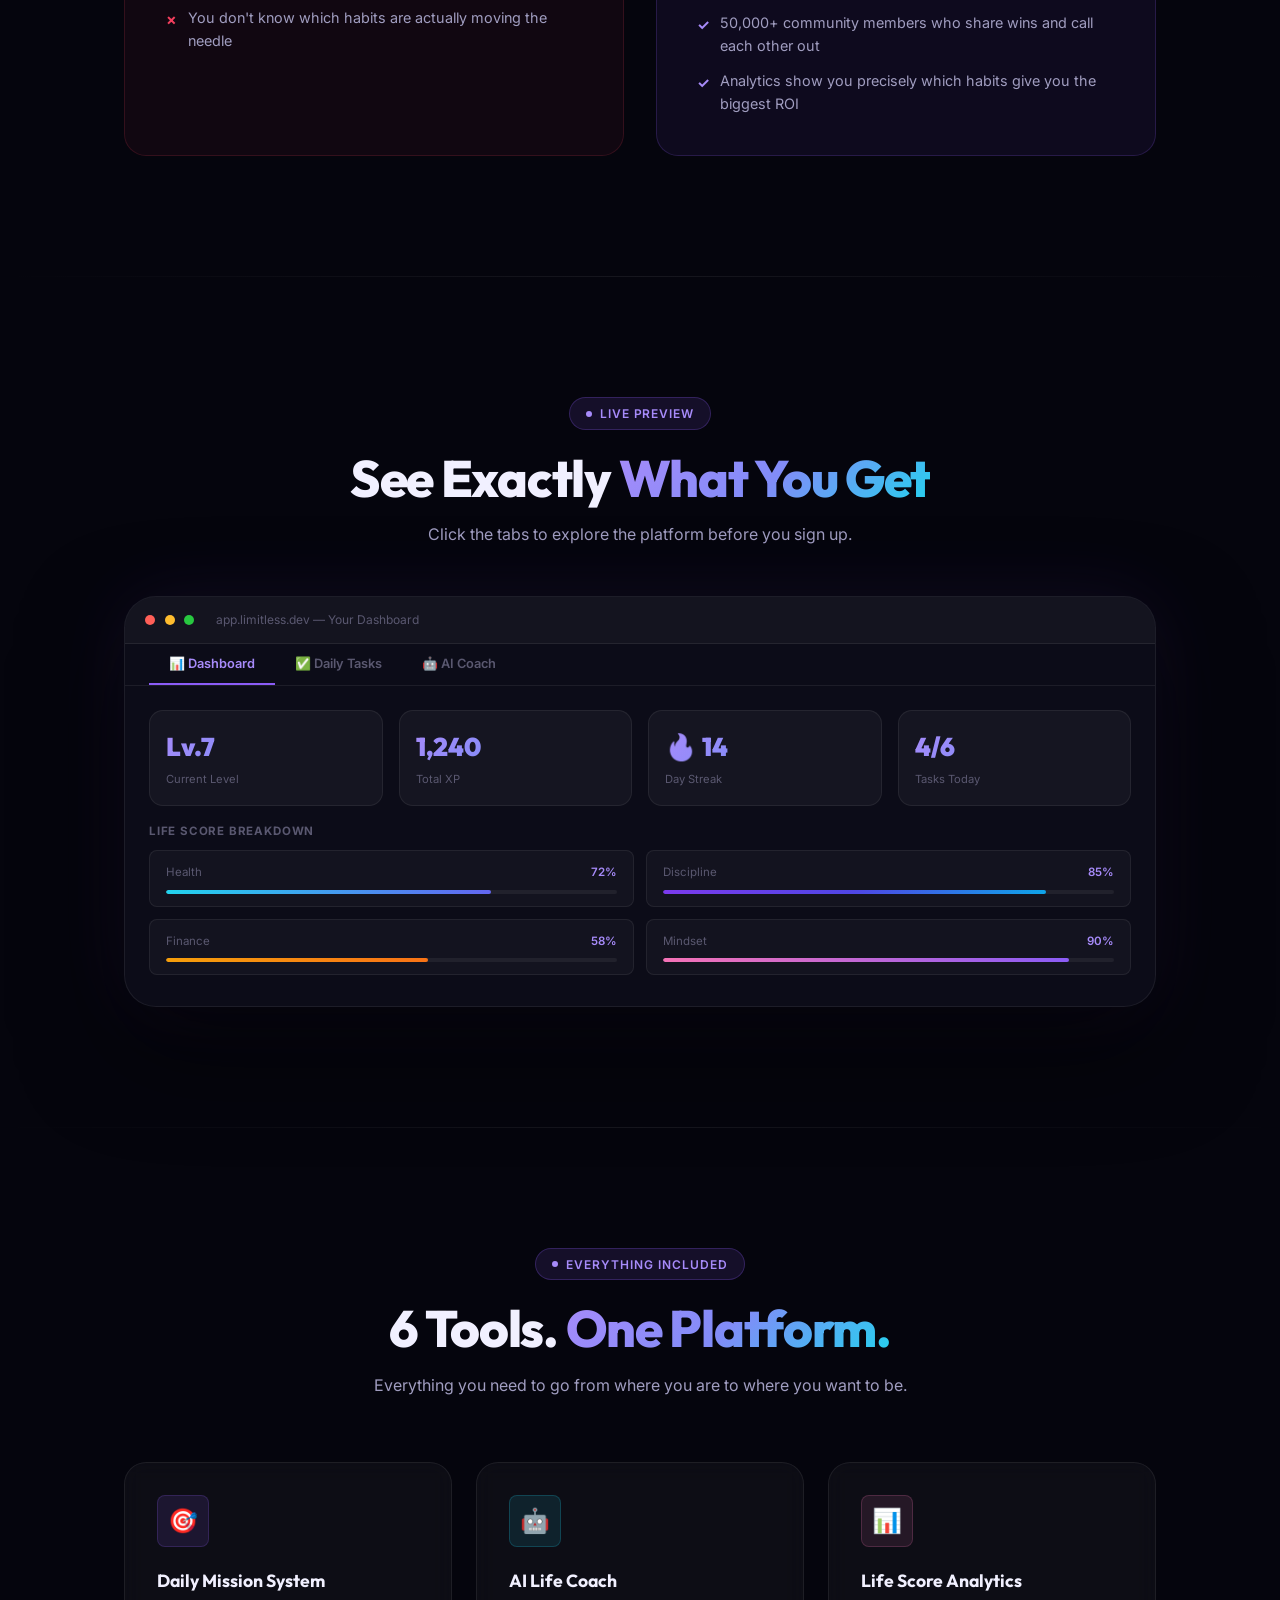
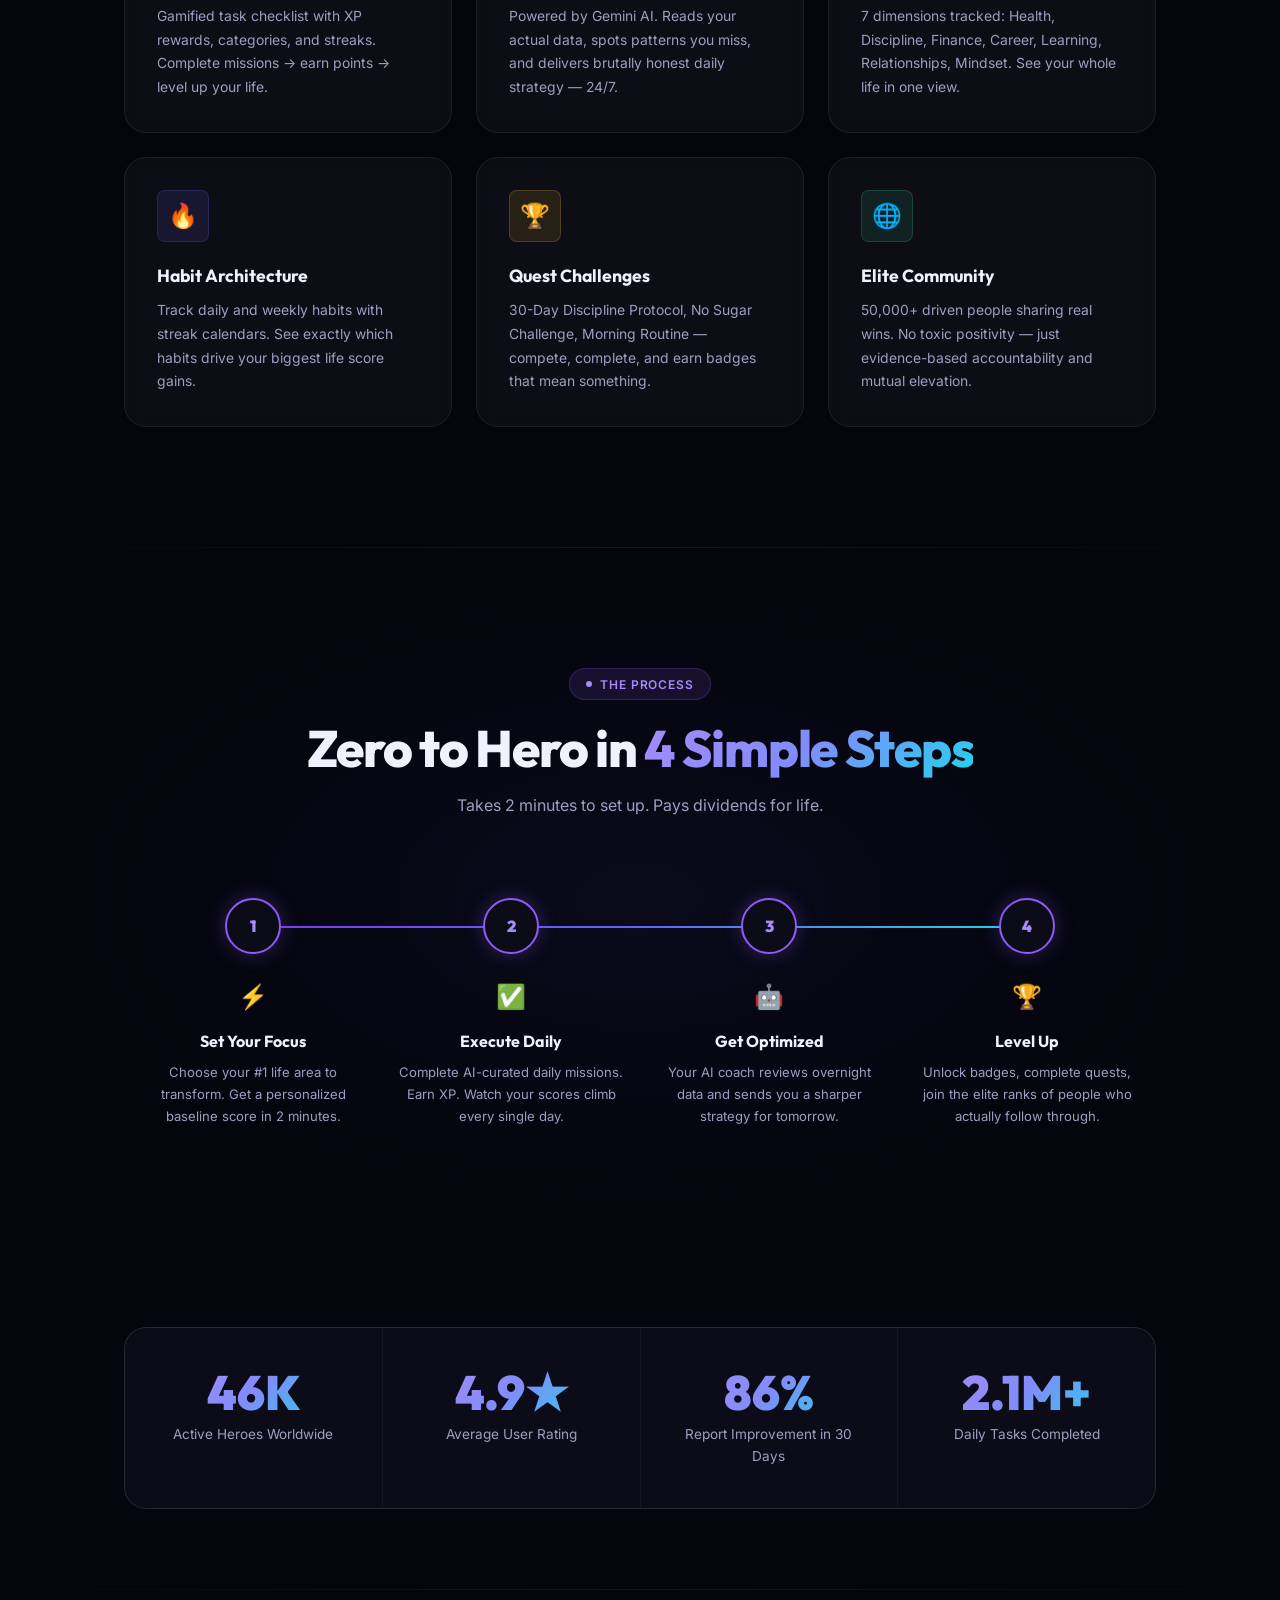
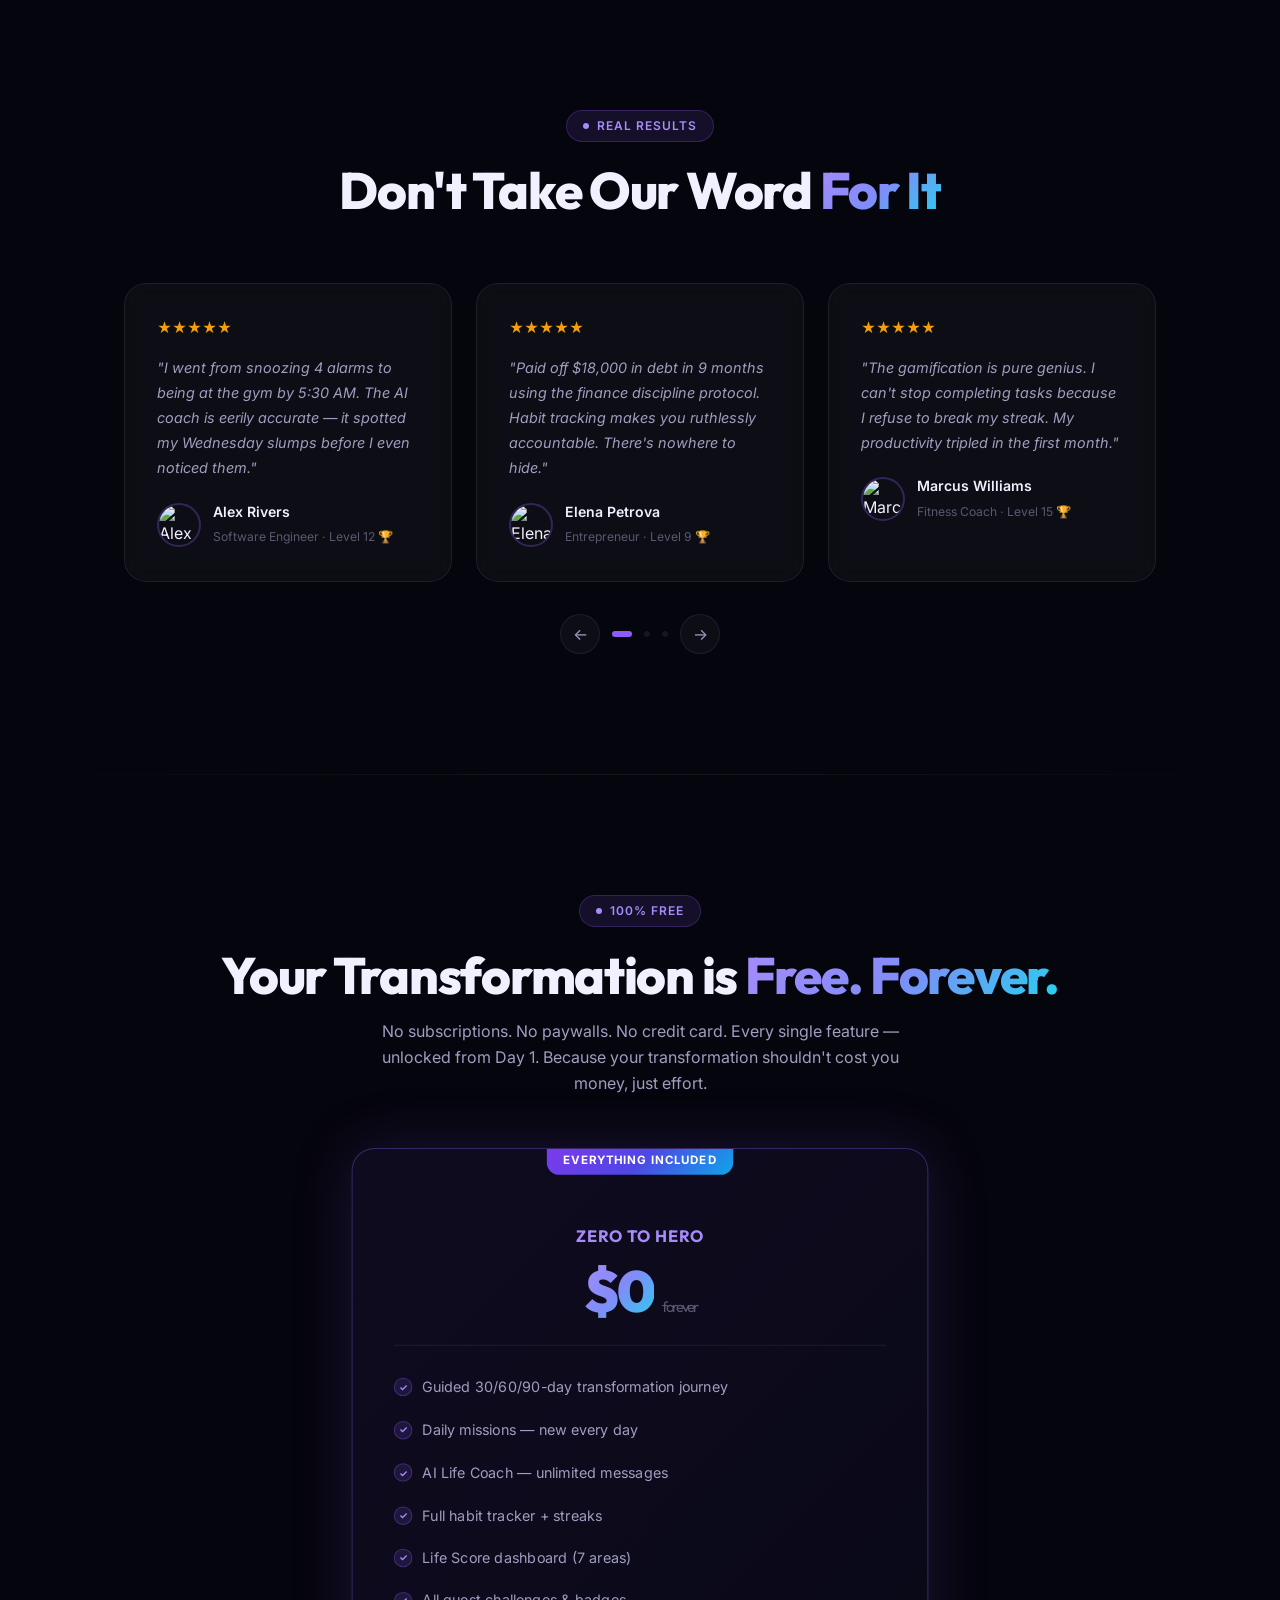
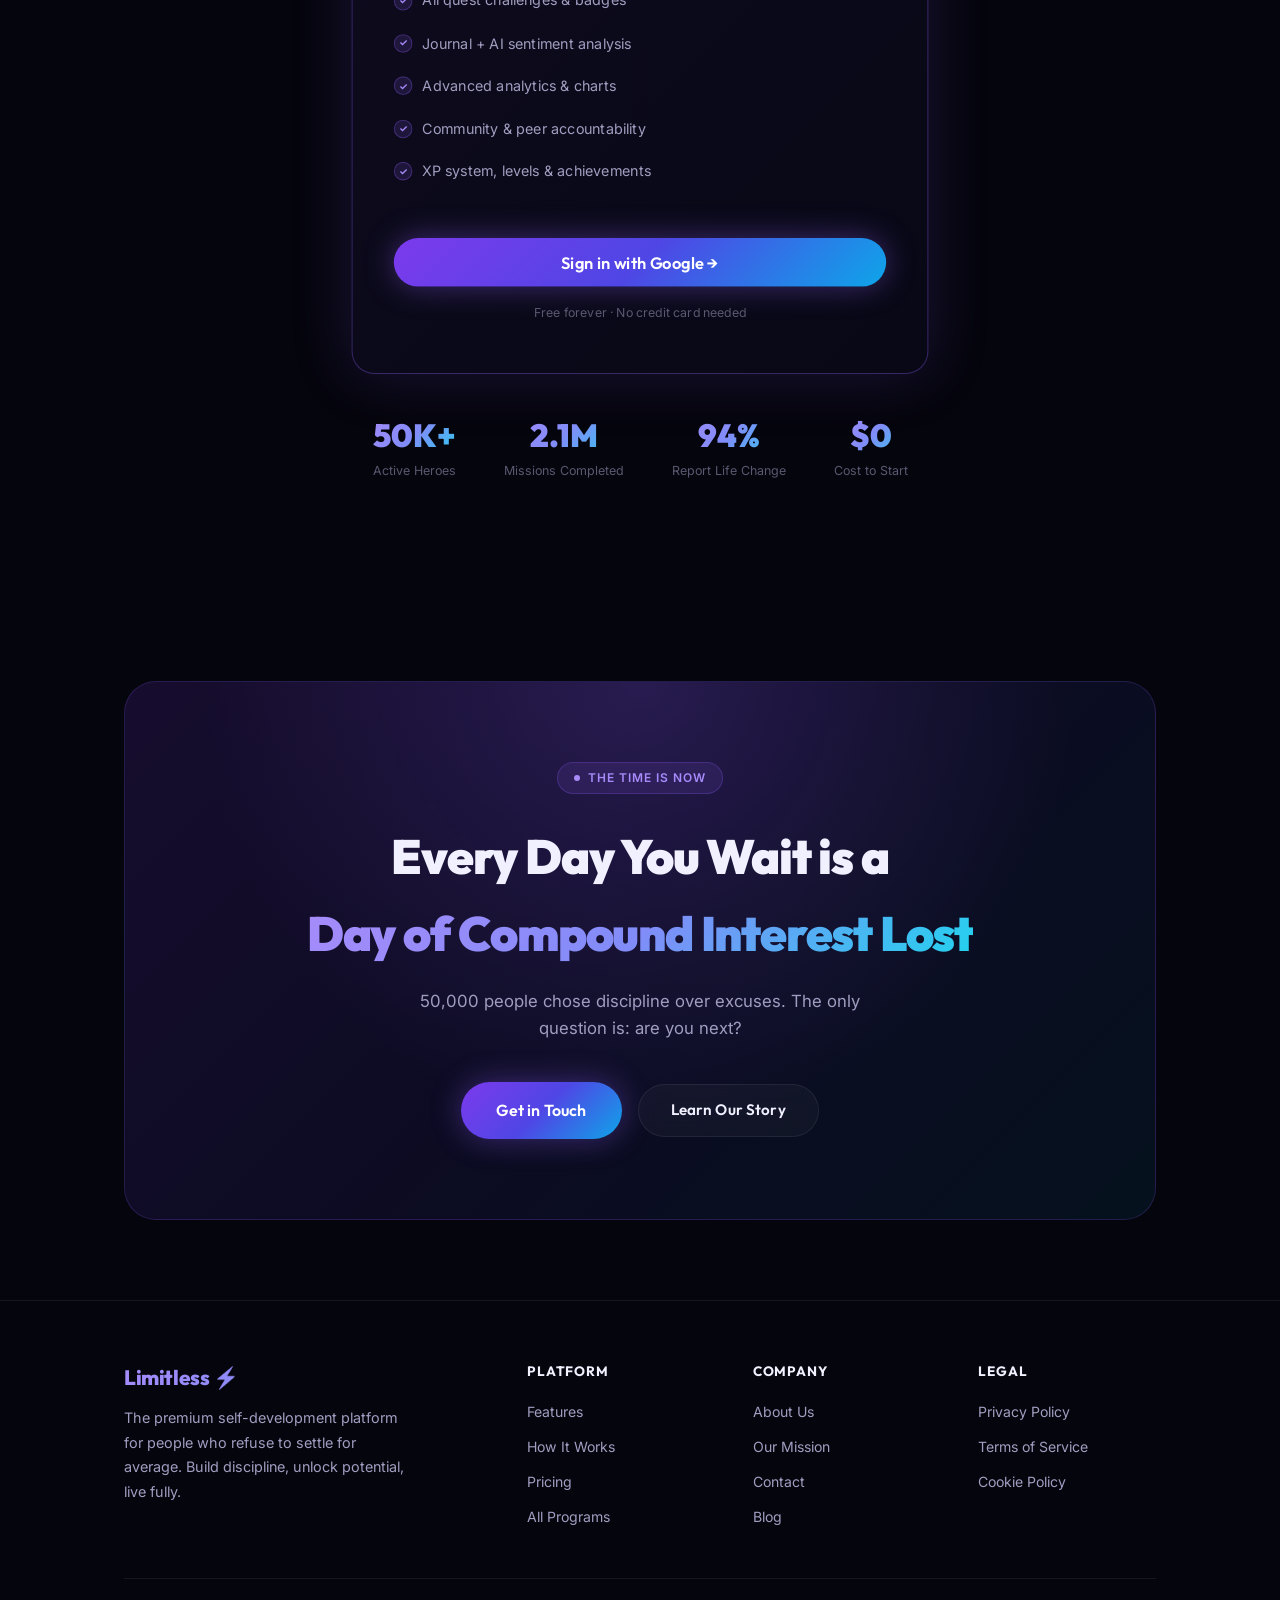
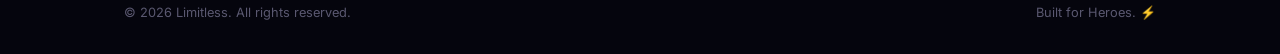
==== commit 0956b9e9: "feat: Google Sign-In + full dashboard page" ====
--- a/website/index.html
+++ b/website/index.html
@@ -386,12 +386,6 @@
 <!-- SCROLL PROGRESS -->
 <div id="scroll-progress"></div>
 
-<!-- ANNOUNCEMENT BAR -->
-<div class="announce-bar" id="announce-bar">
-  <span>🔥 Limited offer: First 100 sign-ups this week get <strong>3 months Pro free</strong> —</span>
-  <a href="#pricing">Claim yours →</a>
-  <button id="close-announce" aria-label="Close">×</button>
-</div>
 
 <!-- Animated background orbs -->
 <div class="orbs" aria-hidden="true">
@@ -408,7 +402,6 @@
     <li><a href="about.html">About</a></li>
     <li><a href="services.html">Programs</a></li>
     <li><a href="contact.html">Contact</a></li>
-    <li><a href="contact.html" class="nav-cta">Get Early Access →</a></li>
   </ul>
   <button class="nav-hamburger" id="hamburger" aria-label="Toggle menu">
     <span></span><span></span><span></span>
@@ -453,13 +446,12 @@
     </p>
 
     <div class="hero-actions">
-      <a href="contact.html" class="btn btn-primary" style="font-size:1rem;padding:1rem 2.2rem">
-        Get Early Access — It's Free
-        <svg width="16" height="16" viewBox="0 0 16 16" fill="none"><path d="M3 8h10M9 4l4 4-4 4" stroke="currentColor" stroke-width="1.5" stroke-linecap="round" stroke-linejoin="round"/></svg>
-      </a>
+      <button onclick="googleSignIn()" class="btn btn-primary" style="font-size:1rem;padding:1rem 2.2rem;border:none;cursor:pointer" id="hero-signin-btn">
+        <svg width="18" height="18" viewBox="0 0 24 24" style="vertical-align:middle;margin-right:0.5rem"><path fill="#fff" d="M22.56 12.25c0-.78-.07-1.53-.2-2.25H12v4.26h5.92c-.26 1.37-1.04 2.53-2.21 3.31v2.77h3.57c2.08-1.92 3.28-4.74 3.28-8.09z"/><path fill="#fff" d="M12 23c2.97 0 5.46-.98 7.28-2.66l-3.57-2.77c-.98.66-2.23 1.06-3.71 1.06-2.86 0-5.29-1.93-6.16-4.53H2.18v2.84C3.99 20.53 7.7 23 12 23z"/><path fill="#fff" d="M5.84 14.09c-.22-.66-.35-1.36-.35-2.09s.13-1.43.35-2.09V7.07H2.18C1.43 8.55 1 10.22 1 12s.43 3.45 1.18 4.93l2.85-2.22.81-.62z"/><path fill="#fff" d="M12 5.38c1.62 0 3.06.56 4.21 1.64l3.15-3.15C17.45 2.09 14.97 1 12 1 7.7 1 3.99 3.47 2.18 7.07l3.66 2.84c.87-2.6 3.3-4.53 6.16-4.53z"/></svg>
+        Sign in with Google — It's Free
+      </button>
       <a href="#preview" class="btn btn-ghost">See How It Works</a>
     </div>
-    <p class="hero-guarantee">✓ Free forever plan &nbsp;·&nbsp; ✓ No credit card &nbsp;·&nbsp; ✓ Cancel anytime</p>
 
     <div class="hero-social-proof">
       <div style="display:flex;align-items:center;gap:0.75rem">
@@ -817,10 +809,10 @@
           <div class="pricing-feature"><span class="check"></span>Community & peer accountability</div>
           <div class="pricing-feature"><span class="check"></span>XP system, levels & achievements</div>
         </div>
-        <a href="contact.html" class="btn btn-primary" style="width:100%;justify-content:center;margin-top:1rem;font-size:1rem">
-          Join the Waitlist — Free →
-        </a>
-        <p style="font-size:0.75rem;color:var(--text-muted);margin-top:1rem">No credit card · No limits · Just results</p>
+        <button onclick="googleSignIn()" class="btn btn-primary" style="width:100%;justify-content:center;margin-top:1rem;font-size:1rem;border:none;cursor:pointer">
+          Sign in with Google →
+        </button>
+        <p style="font-size:0.75rem;color:var(--text-muted);margin-top:1rem">Free forever · No credit card needed</p>
       </div>
     </div>
 
@@ -855,7 +847,7 @@
         <h2>Every Day You Wait is a<br><span class="gradient-text">Day of Compound Interest Lost</span></h2>
         <p>50,000 people chose discipline over excuses. The only question is: are you next?</p>
         <div class="cta-actions">
-          <a href="contact.html" class="btn btn-primary" style="font-size:1rem;padding:1rem 2.2rem">Get Early Access — Free</a>
+          <a href="contact.html" class="btn btn-primary" style="font-size:1rem;padding:1rem 2.2rem">Get in Touch</a>
           <a href="about.html" class="btn btn-ghost">Learn Our Story</a>
         </div>
       </div>
@@ -906,5 +898,39 @@
 </footer>
 
 <script src="main.js"></script>
+
+<script type="module">
+  import { initializeApp } from "https://www.gstatic.com/firebasejs/10.12.0/firebase-app.js";
+  import { getAuth, GoogleAuthProvider, signInWithPopup, onAuthStateChanged }
+    from "https://www.gstatic.com/firebasejs/10.12.0/firebase-auth.js";
+
+  const app  = initializeApp({
+    apiKey: "AIzaSyBYjZqEI9teJW5GrlsIP6ppjGUrKPn4cOY",
+    authDomain: "limitless-94158.firebaseapp.com",
+    projectId: "limitless-94158",
+    storageBucket: "limitless-94158.firebasestorage.app",
+    messagingSenderId: "879930848858",
+    appId: "1:879930848858:web:1db0c9e6f9a6c8eb02ca63"
+  });
+  const auth     = getAuth(app);
+  const provider = new GoogleAuthProvider();
+
+  // If already logged in — go straight to dashboard
+  onAuthStateChanged(auth, (user) => {
+    if (user) window.location.href = 'dashboard.html';
+  });
+
+  window.googleSignIn = async () => {
+    const btn = document.getElementById('hero-signin-btn');
+    if (btn) { btn.disabled = true; btn.textContent = 'Signing in...'; }
+    try {
+      await signInWithPopup(auth, provider);
+      window.location.href = 'dashboard.html';
+    } catch (err) {
+      if (btn) { btn.disabled = false; btn.innerHTML = 'Sign in with Google — It\'s Free'; }
+      if (err.code !== 'auth/popup-closed-by-user') alert('Sign-in failed. Please try again.');
+    }
+  };
+</script>
 </body>
 </html>
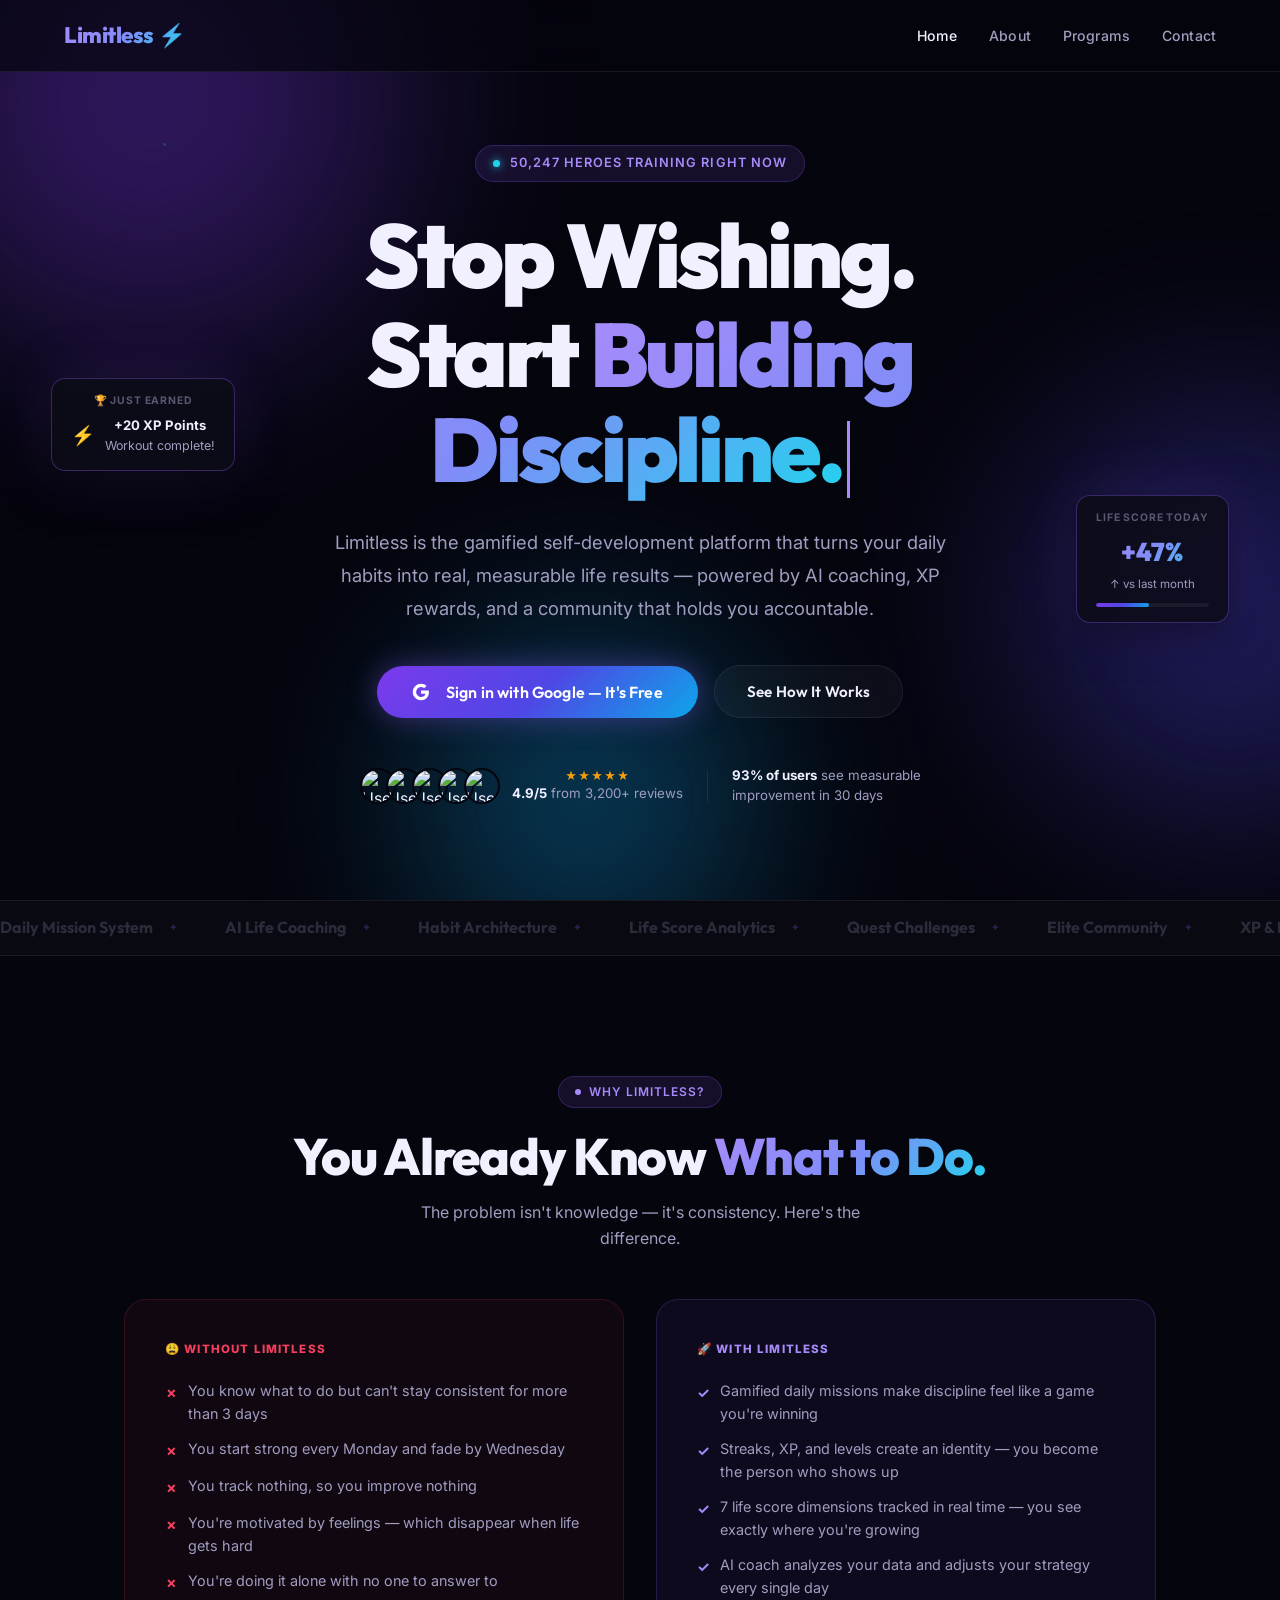
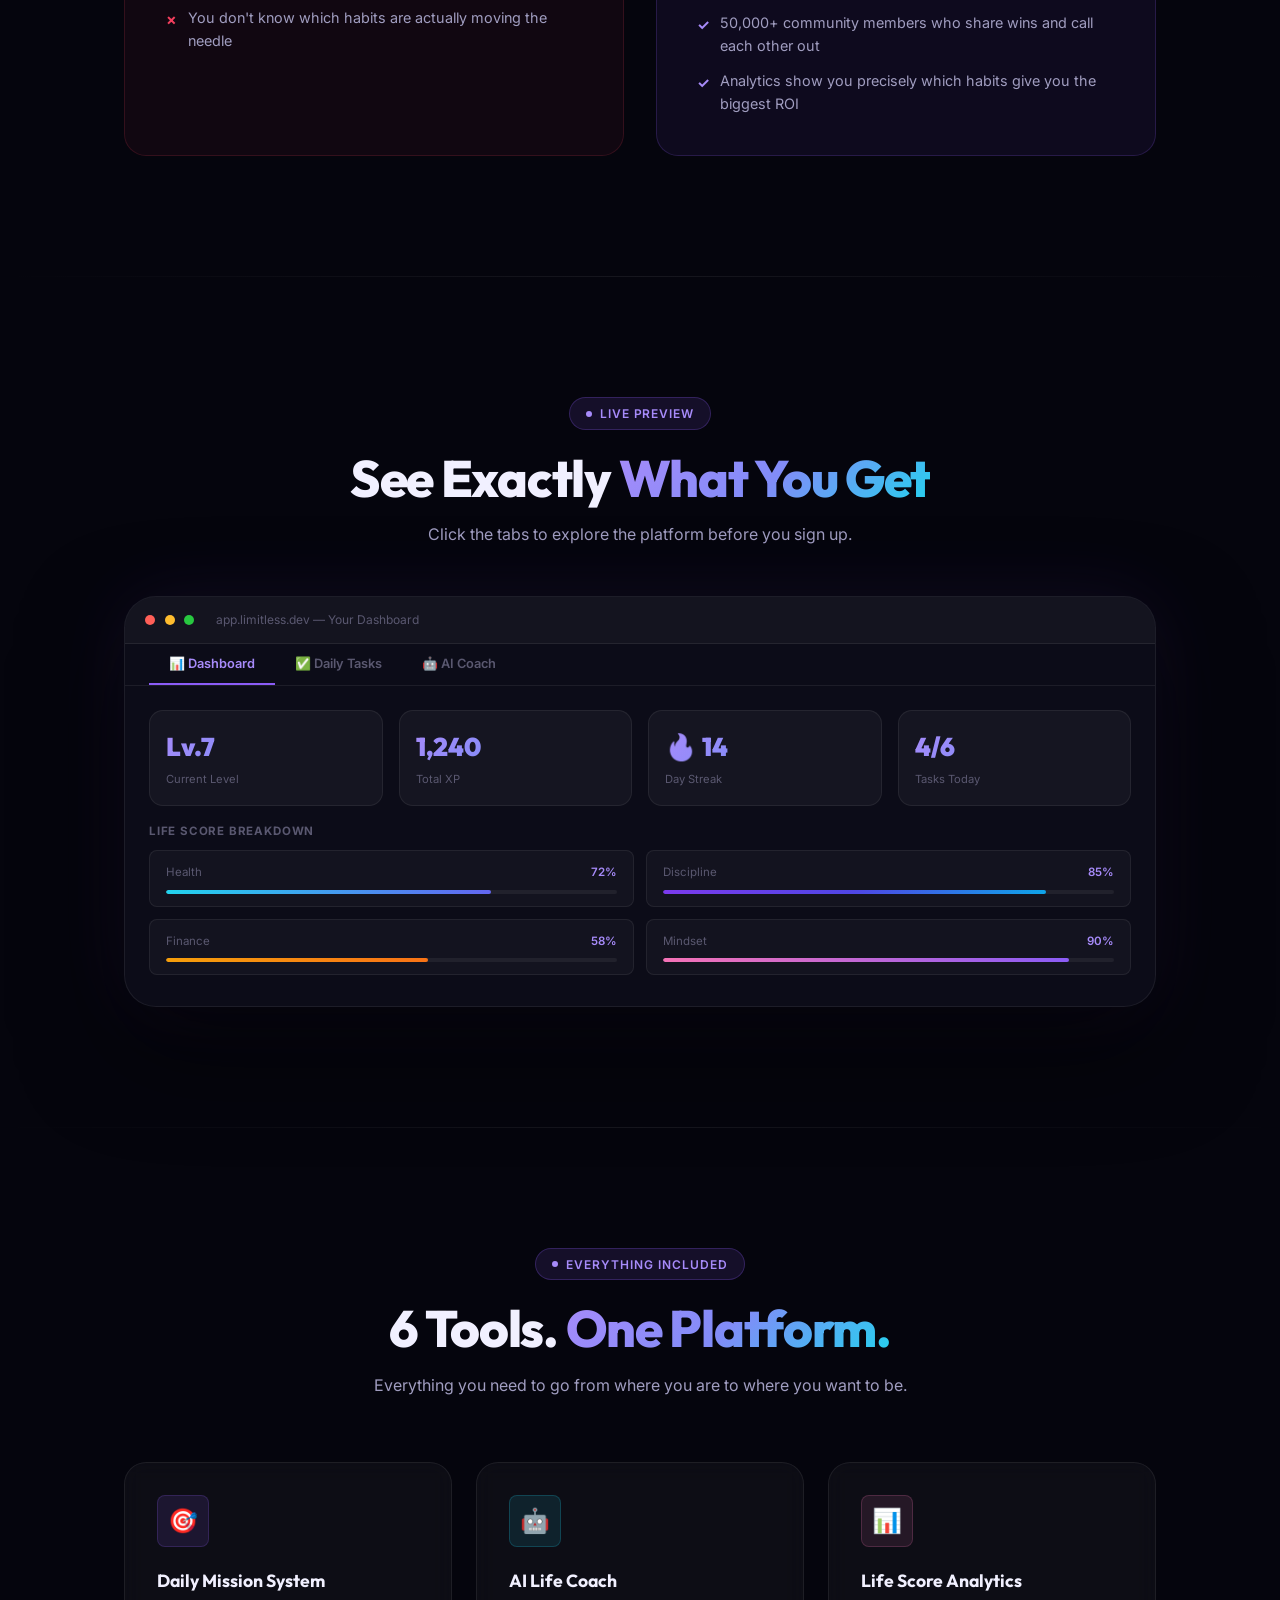
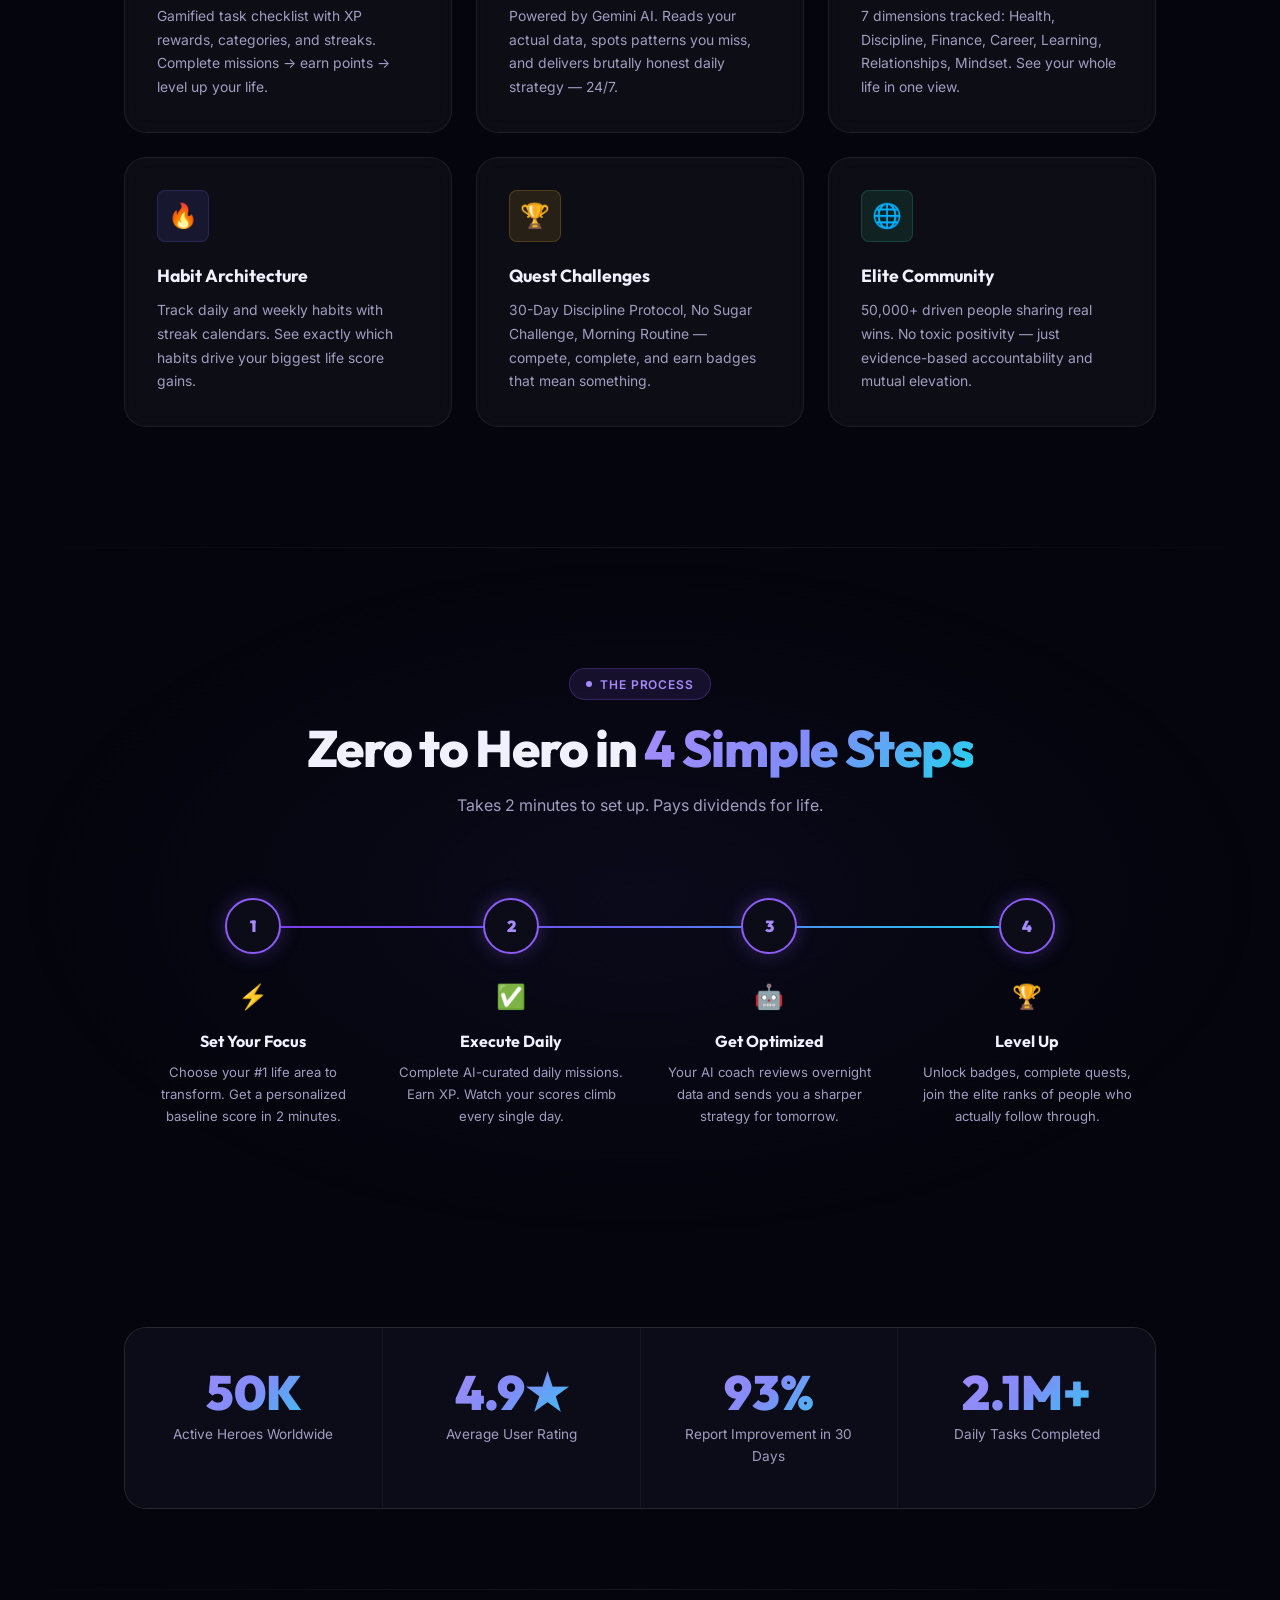
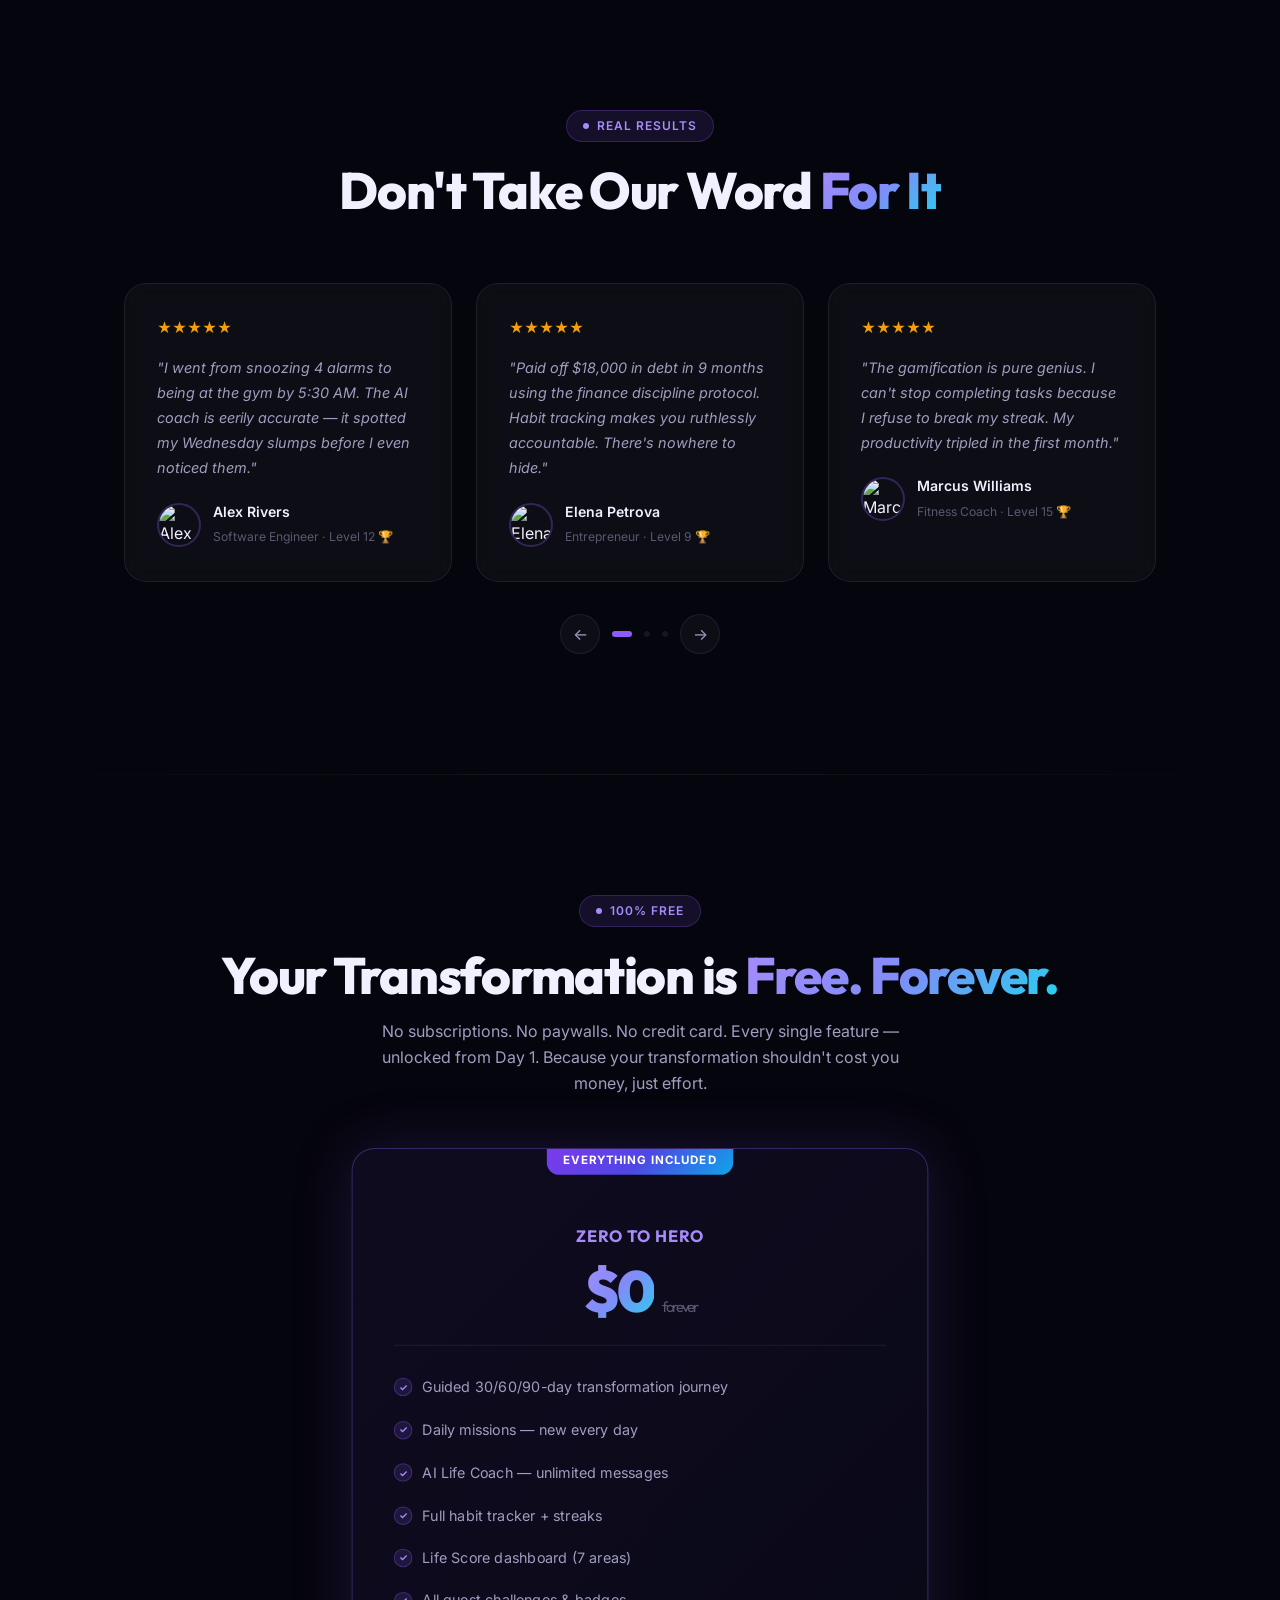
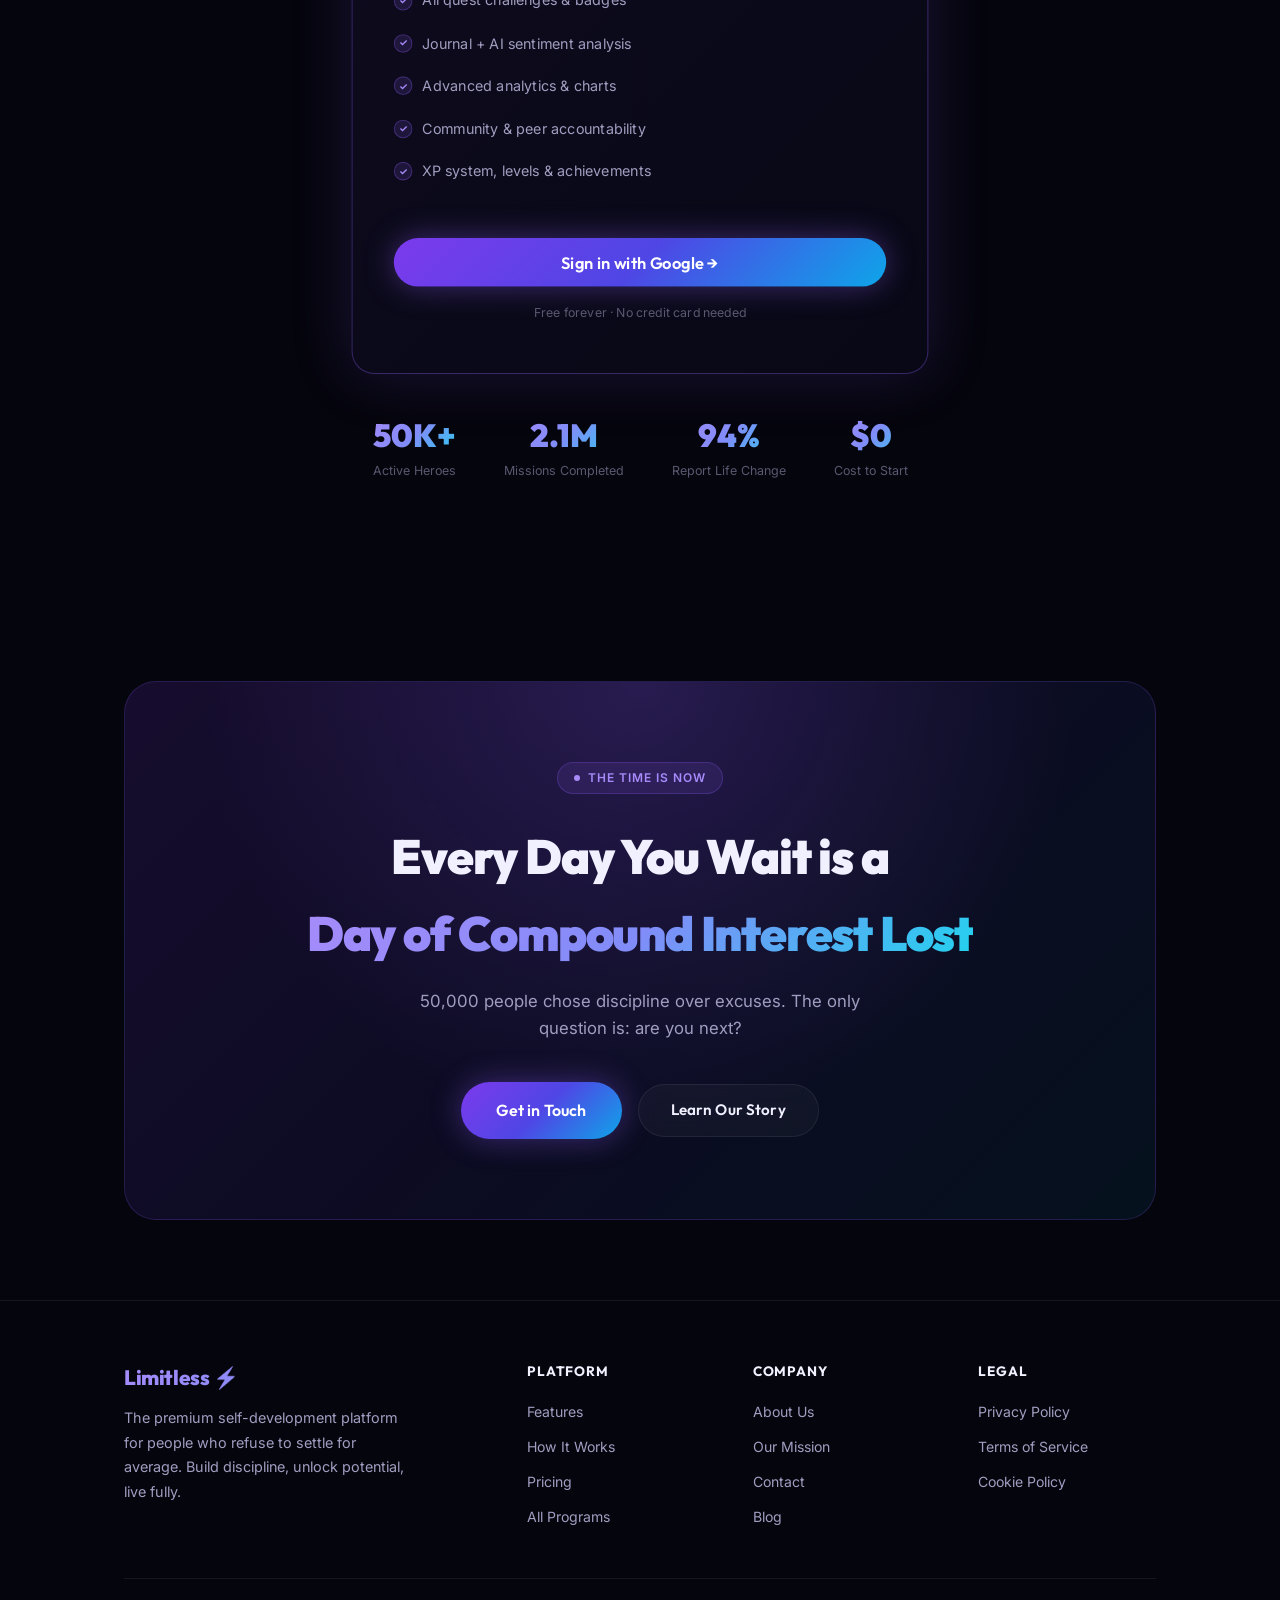
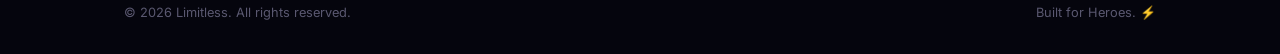
==== commit 06143a6b: "feat: onboarding wizard + smart routing new vs returning users" ====
--- a/website/index.html
+++ b/website/index.html
@@ -915,19 +915,27 @@
   const auth     = getAuth(app);
   const provider = new GoogleAuthProvider();
 
-  // If already logged in — go straight to dashboard
+  // If already logged in — check if onboarded
   onAuthStateChanged(auth, (user) => {
-    if (user) window.location.href = 'dashboard.html';
+    if (user) {
+      const data = JSON.parse(localStorage.getItem('limitless_' + user.uid) || 'null');
+      // New user (no data or not onboarded) → onboarding
+      // Returning user → dashboard
+      window.location.href = (data && data.onboarded) ? 'dashboard.html' : 'onboarding.html';
+    }
   });
 
   window.googleSignIn = async () => {
     const btn = document.getElementById('hero-signin-btn');
-    if (btn) { btn.disabled = true; btn.textContent = 'Signing in...'; }
+    if (btn) { btn.disabled = true; btn.innerHTML = '<span style="opacity:0.7">Signing in...</span>'; }
     try {
-      await signInWithPopup(auth, provider);
-      window.location.href = 'dashboard.html';
+      const result = await signInWithPopup(auth, provider);
+      const user = result.user;
+      const data = JSON.parse(localStorage.getItem('limitless_' + user.uid) || 'null');
+      // New user → onboarding first; returning user → dashboard
+      window.location.href = (data && data.onboarded) ? 'dashboard.html' : 'onboarding.html';
     } catch (err) {
-      if (btn) { btn.disabled = false; btn.innerHTML = 'Sign in with Google — It\'s Free'; }
+      if (btn) { btn.disabled = false; btn.innerHTML = `<svg width="18" height="18" viewBox="0 0 24 24" style="vertical-align:middle;margin-right:0.5rem"><path fill="#fff" d="M22.56 12.25c0-.78-.07-1.53-.2-2.25H12v4.26h5.92c-.26 1.37-1.04 2.53-2.21 3.31v2.77h3.57c2.08-1.92 3.28-4.74 3.28-8.09z"/><path fill="#fff" d="M12 23c2.97 0 5.46-.98 7.28-2.66l-3.57-2.77c-.98.66-2.23 1.06-3.71 1.06-2.86 0-5.29-1.93-6.16-4.53H2.18v2.84C3.99 20.53 7.7 23 12 23z"/><path fill="#fff" d="M5.84 14.09c-.22-.66-.35-1.36-.35-2.09s.13-1.43.35-2.09V7.07H2.18C1.43 8.55 1 10.22 1 12s.43 3.45 1.18 4.93l2.85-2.22.81-.62z"/><path fill="#fff" d="M12 5.38c1.62 0 3.06.56 4.21 1.64l3.15-3.15C17.45 2.09 14.97 1 12 1 7.7 1 3.99 3.47 2.18 7.07l3.66 2.84c.87-2.6 3.3-4.53 6.16-4.53z"/></svg>Sign in with Google — It's Free`; }
       if (err.code !== 'auth/popup-closed-by-user') alert('Sign-in failed. Please try again.');
     }
   };
